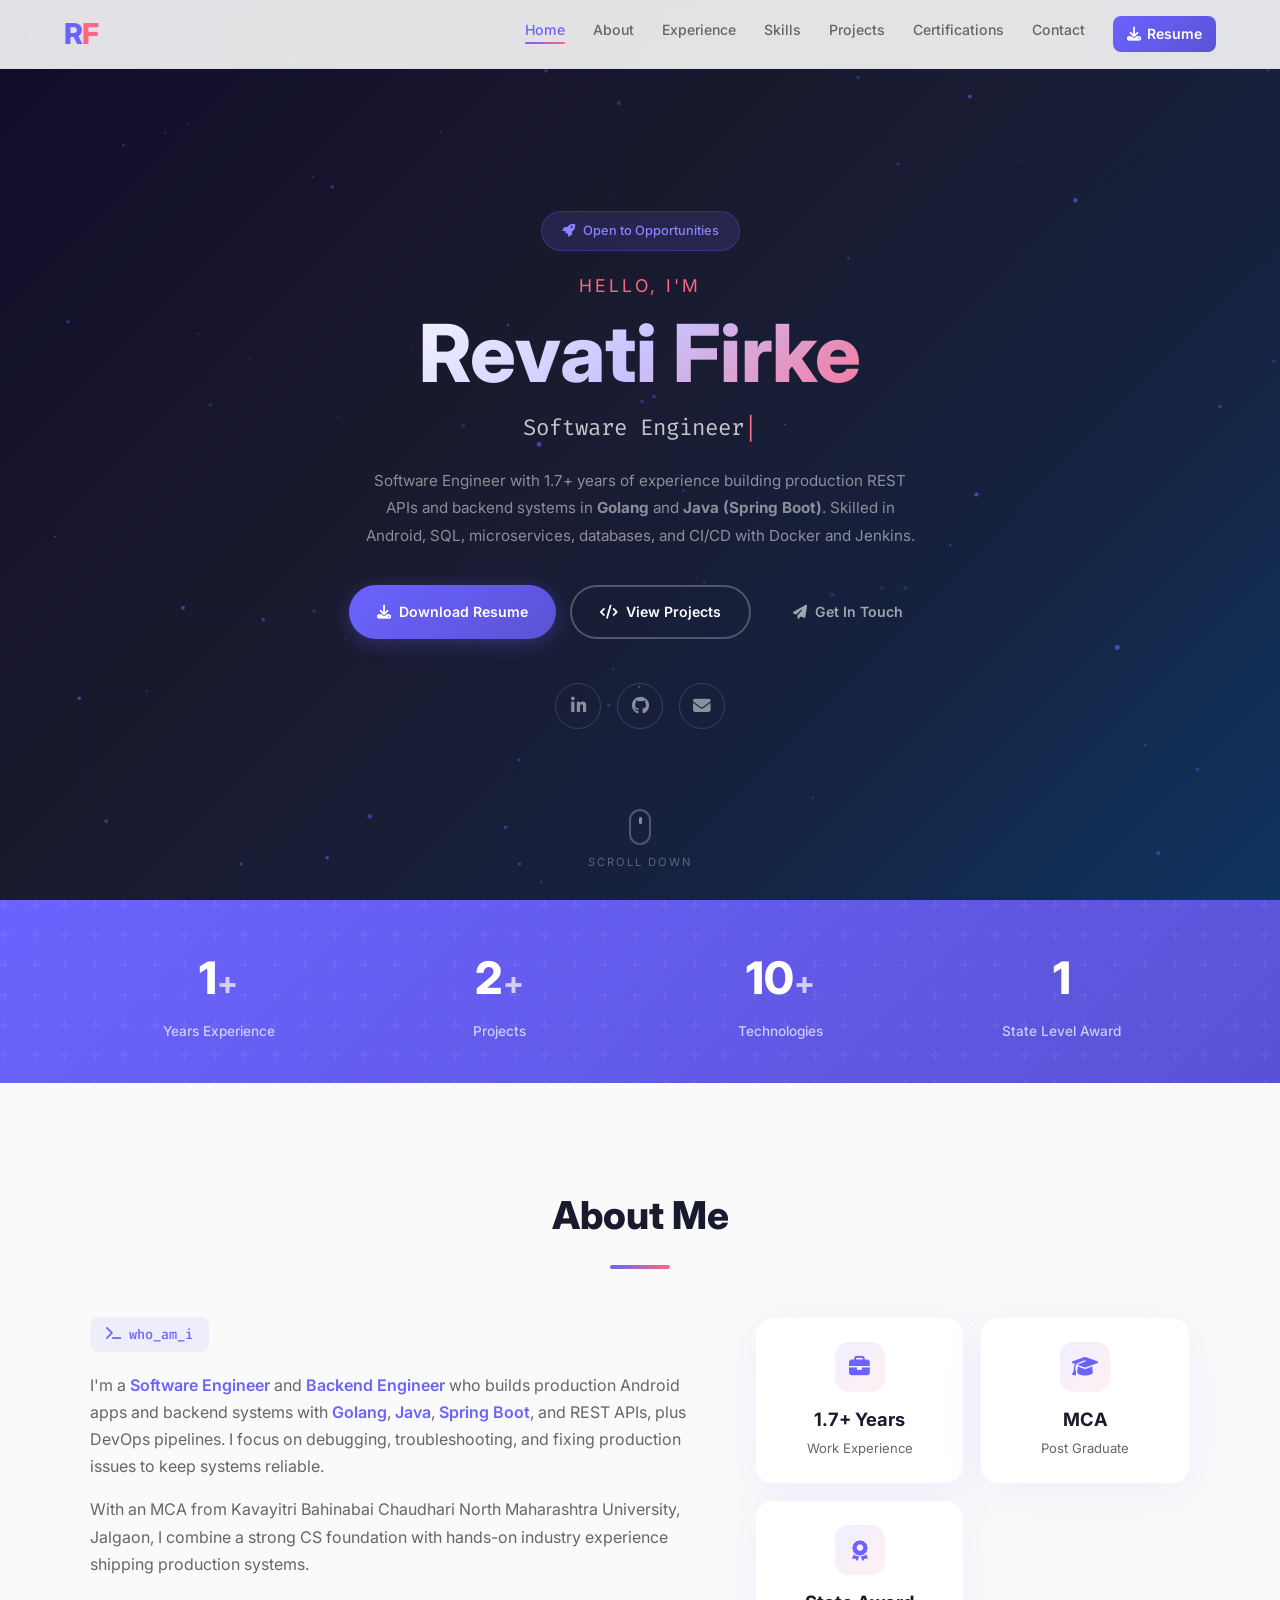
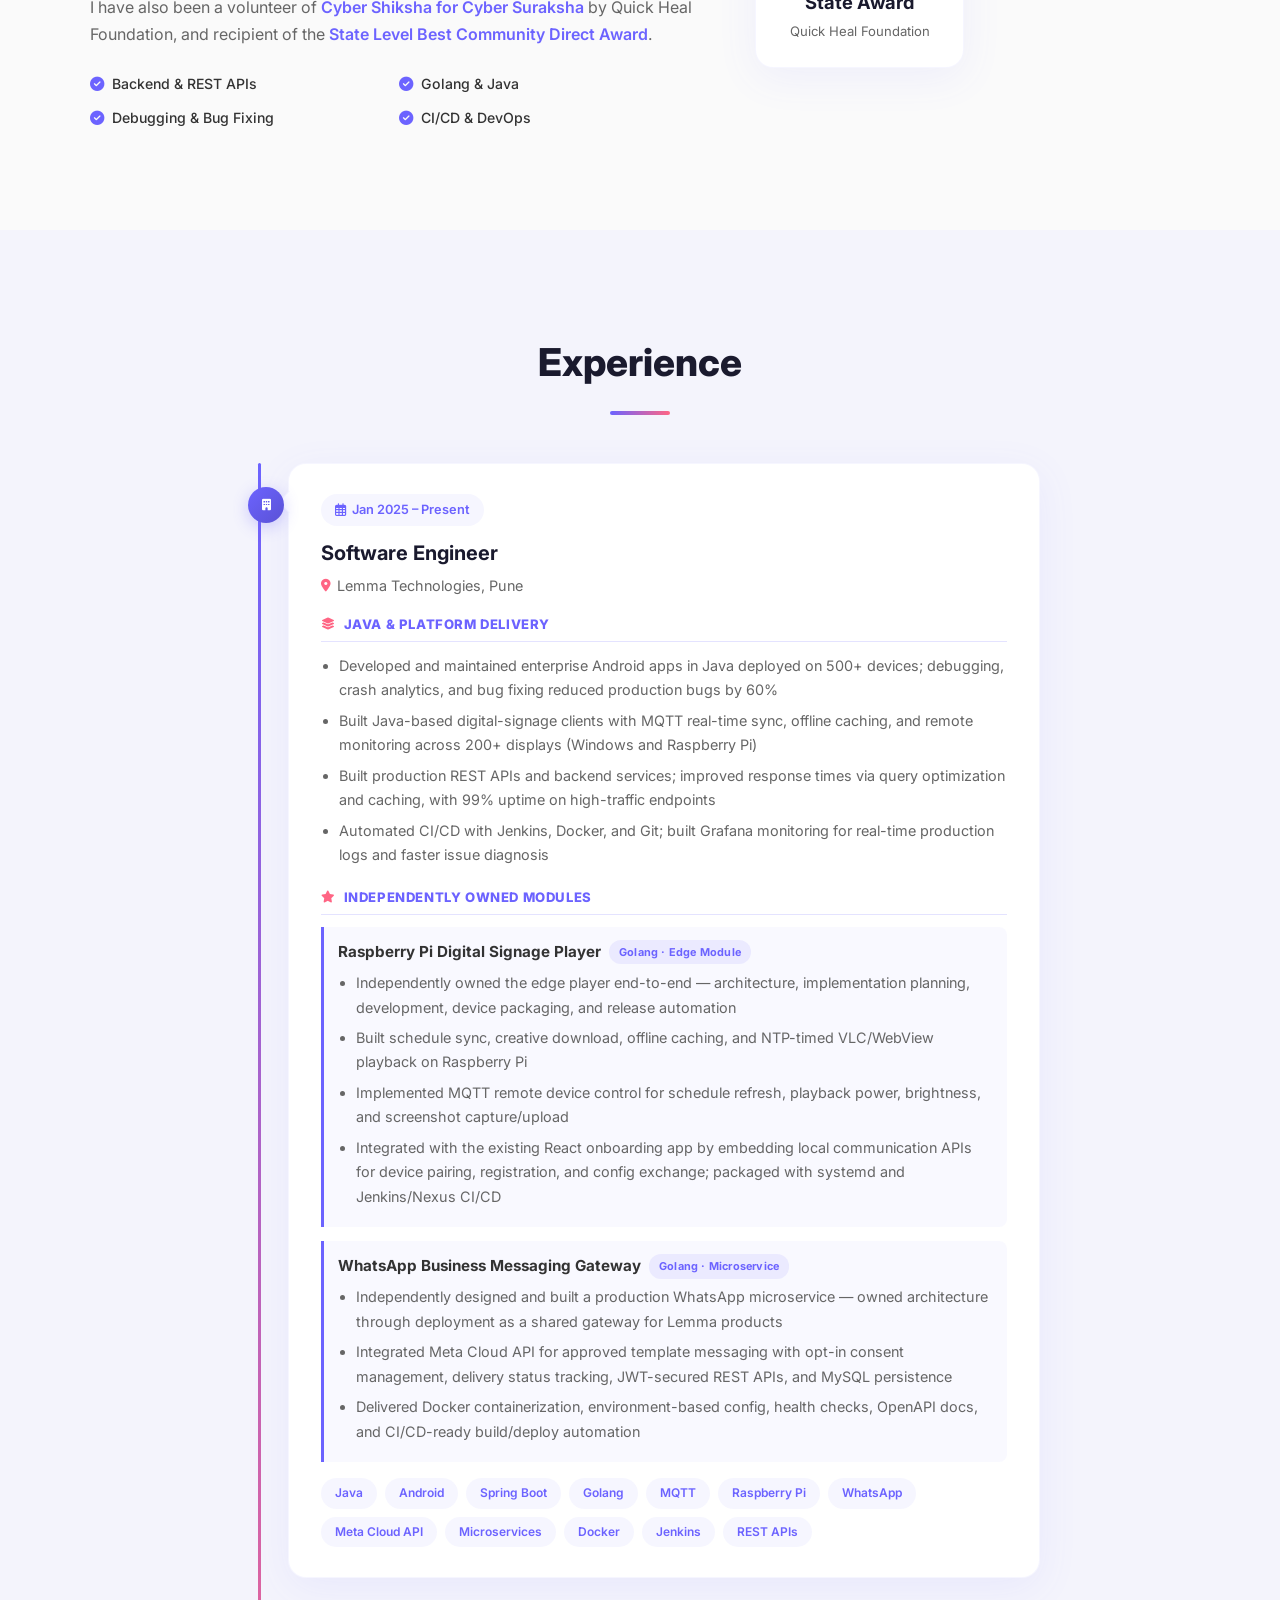
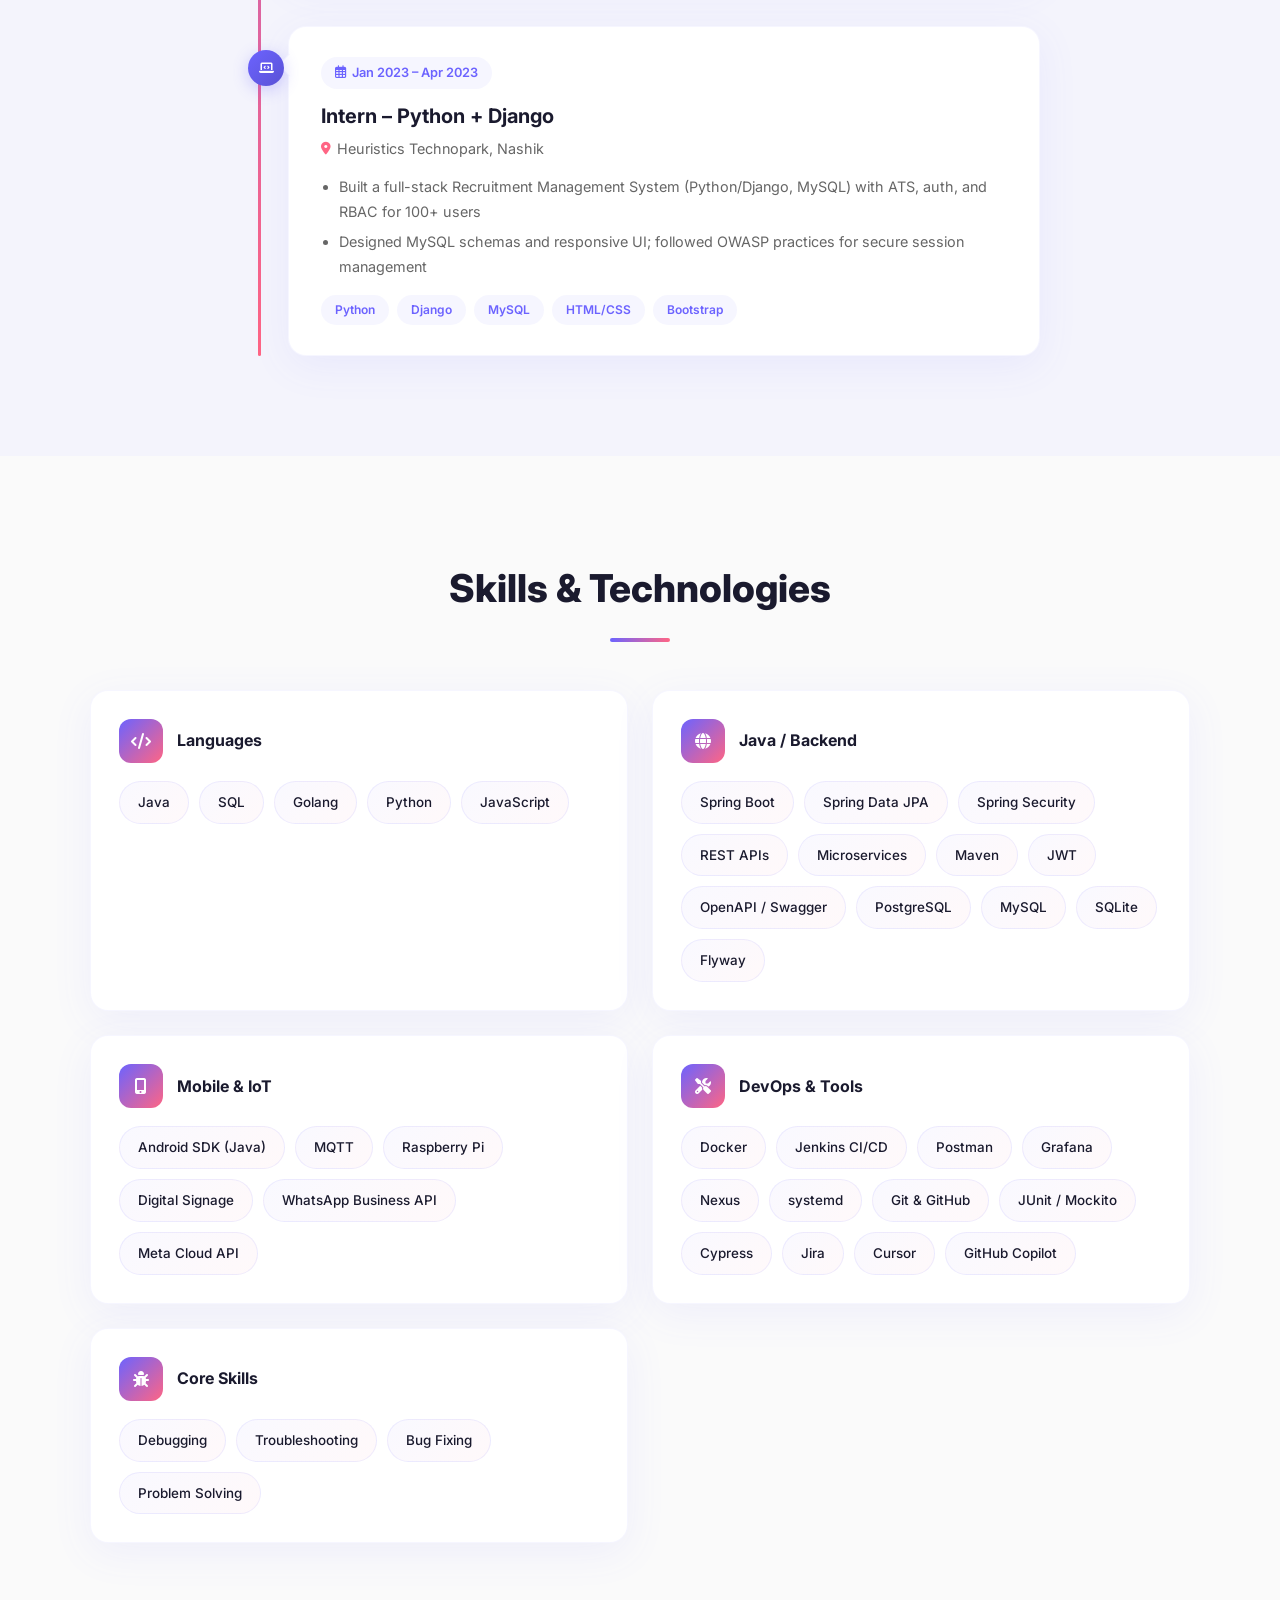
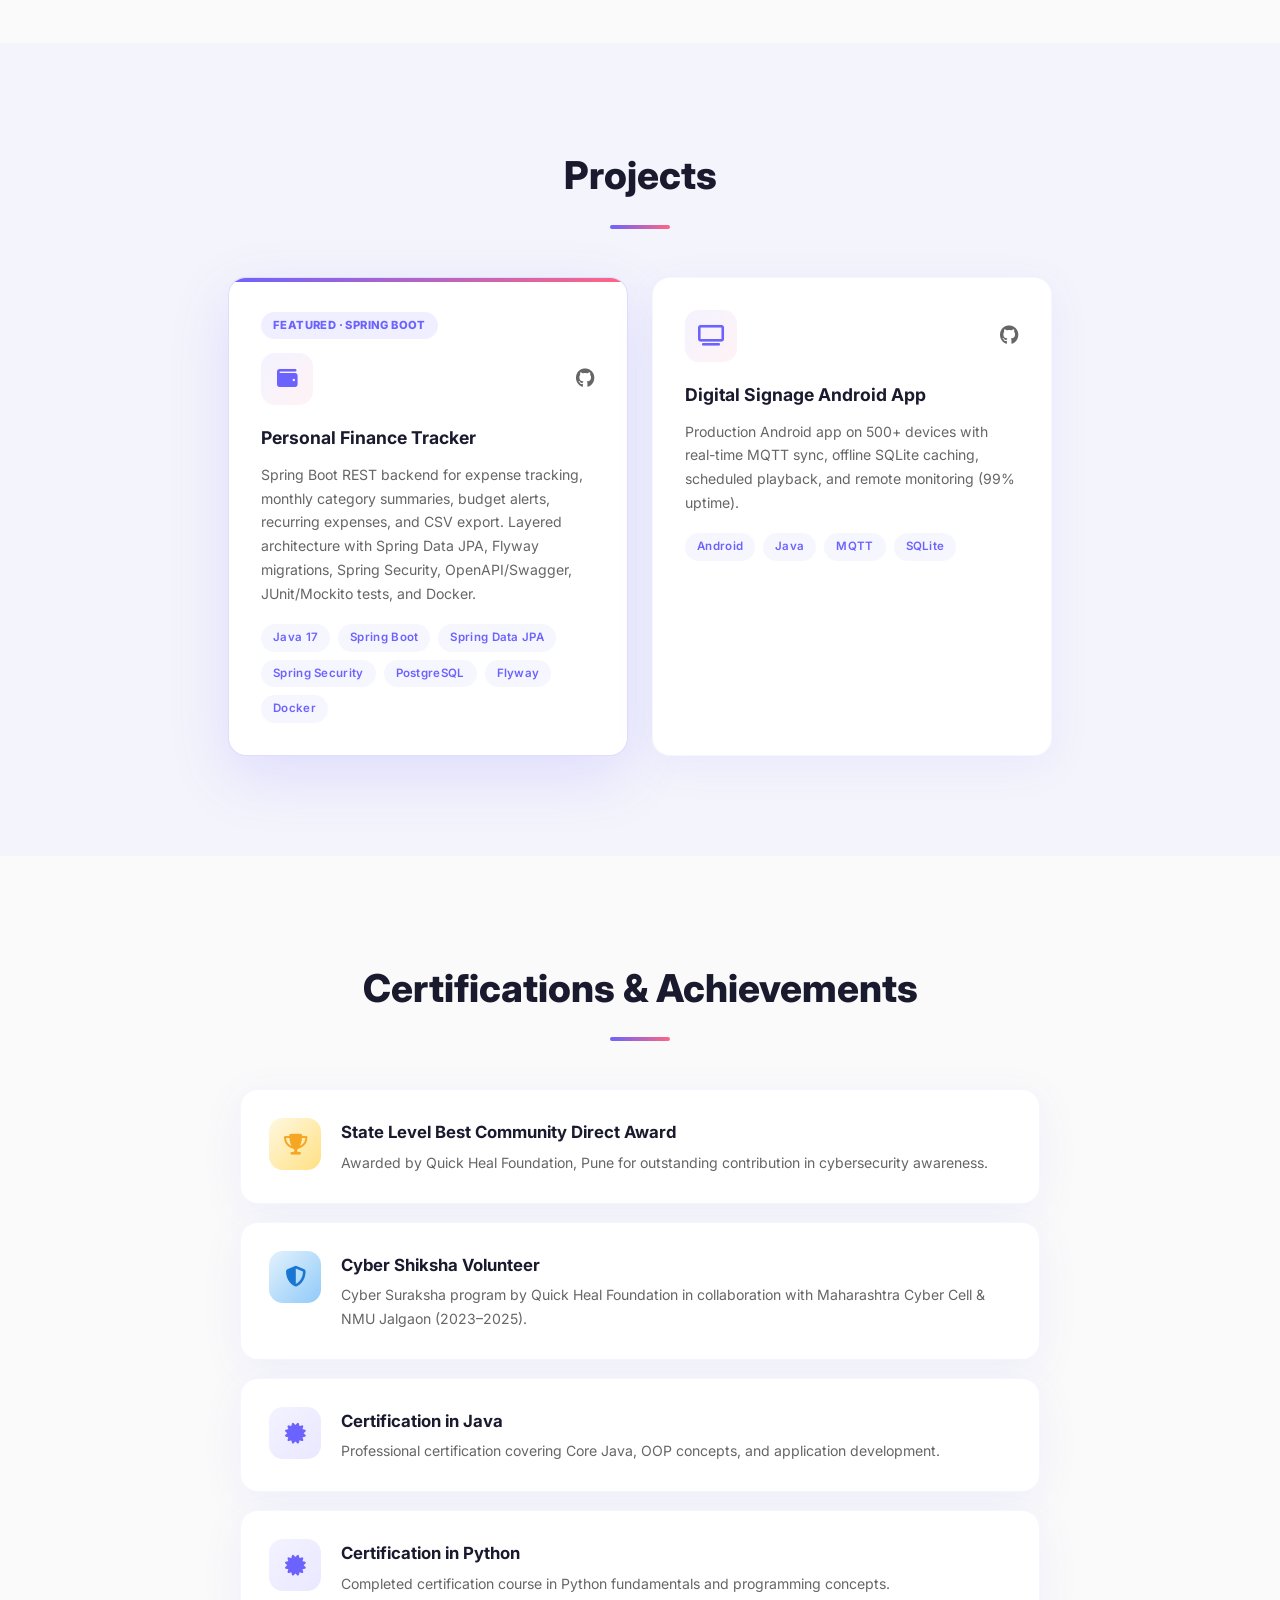
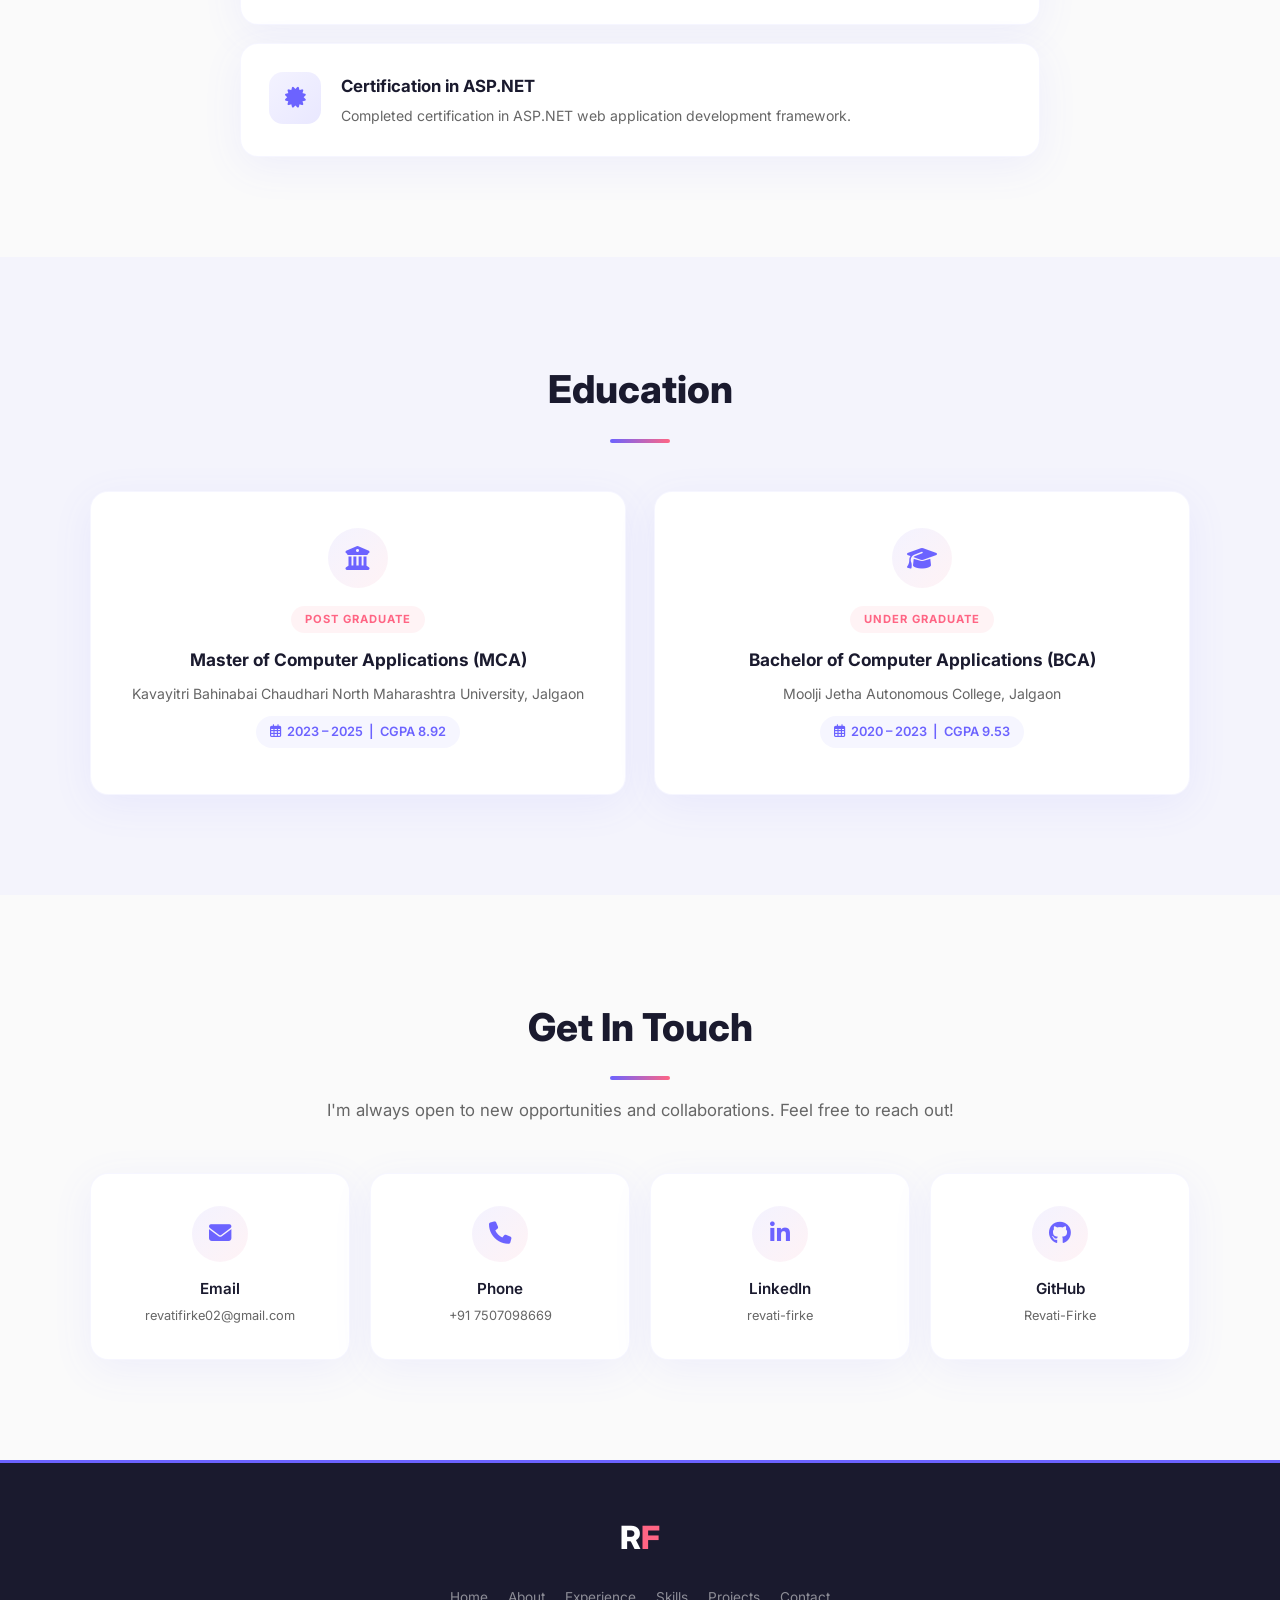
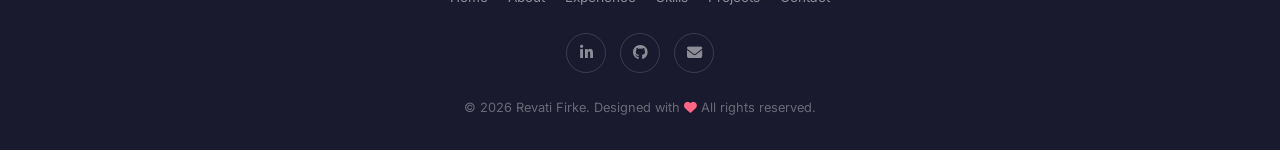
==== index.html @ 0ef26524 "Force browser cache refresh for updated portfolio scripts. Co-authored-by: Cursor <cursoragent@curso" ====
<!doctype html>
<html lang="en">
  <head>
    <meta charset="UTF-8" />
    <meta name="viewport" content="width=device-width, initial-scale=1.0" />
    <title>Revati Firke | Software Engineer | Backend Engineer</title>
    <link rel="preconnect" href="https://fonts.googleapis.com" />
    <link
      href="https://fonts.googleapis.com/css2?family=Inter:wght@300;400;500;600;700;800&family=Fira+Code:wght@400;500&display=swap"
      rel="stylesheet"
    />
    <link
      rel="stylesheet"
      href="https://cdnjs.cloudflare.com/ajax/libs/font-awesome/6.5.0/css/all.min.css"
    />
    <link rel="stylesheet" href="style.css?v=2" />
  </head>
  <body>
    <!-- Preloader -->
    <div id="preloader">
      <div class="loader">
        <span class="loader-text">RF</span>
        <div class="loader-ring"></div>
      </div>
    </div>

    <!-- Back to Top -->
    <button
      id="backToTop"
      onclick="window.scrollTo({ top: 0, behavior: 'smooth' })"
    >
      <i class="fas fa-arrow-up"></i>
    </button>

    <!-- Navigation -->
    <nav id="navbar">
      <div class="nav-container">
        <a href="#" class="logo">R<span>F</span></a>
        <ul class="nav-links">
          <li><a href="#home">Home</a></li>
          <li><a href="#about">About</a></li>
          <li><a href="#experience">Experience</a></li>
          <li><a href="#skills">Skills</a></li>
          <li><a href="#projects">Projects</a></li>
          <li><a href="#certifications">Certifications</a></li>
          <li><a href="#contact">Contact</a></li>
          <li>
            <a
              href="resume.html"
              class="nav-resume"
              target="_blank"
              rel="noopener"
              ><i class="fas fa-download"></i> Resume</a
            >
          </li>
        </ul>
        <div class="hamburger" onclick="toggleMenu()">
          <span></span><span></span><span></span>
        </div>
      </div>
    </nav>

    <!-- Hero Section -->
    <section id="home" class="hero">
      <canvas id="heroCanvas"></canvas>
      <div class="hero-content">
        <div class="hero-badge">
          <i class="fas fa-rocket"></i> Open to Opportunities
        </div>
        <p class="hero-greeting">Hello, I'm</p>
        <h1 class="hero-name">Revati Firke</h1>
        <h2 class="hero-title">
          <span id="typed-text"></span><span class="cursor">|</span>
        </h2>
        <p class="hero-desc">
          Software Engineer with 1.7+ years of experience building production
          REST APIs and backend systems in
          <strong>Golang</strong> and <strong>Java (Spring Boot)</strong>.
          Skilled in Android, SQL, microservices, databases, and CI/CD with
          Docker and Jenkins.
        </p>
        <div class="hero-btns">
          <a
            href="resume.html"
            class="btn btn-primary"
            target="_blank"
            rel="noopener"
            ><i class="fas fa-download"></i> Download Resume</a
          >
          <a href="#projects" class="btn btn-outline"
            ><i class="fas fa-code"></i> View Projects</a
          >
          <a href="#contact" class="btn btn-ghost"
            ><i class="fas fa-paper-plane"></i> Get In Touch</a
          >
        </div>
        <div class="hero-socials">
          <a
            href="https://linkedin.com/in/revati-firke-95b73b232"
            target="_blank"
            aria-label="LinkedIn"
            ><i class="fab fa-linkedin-in"></i
          ></a>
          <a
            href="https://github.com/Revati-Firke"
            target="_blank"
            aria-label="GitHub"
            ><i class="fab fa-github"></i
          ></a>
          <a href="mailto:revatifirke02@gmail.com" aria-label="Email"
            ><i class="fas fa-envelope"></i
          ></a>
        </div>
      </div>
      <div class="scroll-indicator">
        <div class="mouse"><div class="wheel"></div></div>
        <span>Scroll Down</span>
      </div>
    </section>

    <!-- Stats Banner -->
    <section class="stats-banner">
      <div class="container stats-grid">
        <div class="stat-item">
          <span class="stat-number" data-target="1">0</span
          ><span class="stat-plus">+</span>
          <p>Years Experience</p>
        </div>
        <div class="stat-item">
          <span class="stat-number" data-target="2">0</span
          ><span class="stat-plus">+</span>
          <p>Projects</p>
        </div>
        <div class="stat-item">
          <span class="stat-number" data-target="10">0</span
          ><span class="stat-plus">+</span>
          <p>Technologies</p>
        </div>
        <div class="stat-item">
          <span class="stat-number" data-target="1">0</span>
          <p>State Level Award</p>
        </div>
      </div>
    </section>

    <!-- About Section -->
    <section id="about" class="section">
      <div class="container">
        <h2 class="section-title">About Me</h2>
        <div class="about-grid">
          <div class="about-text">
            <div class="about-intro-badge">
              <i class="fas fa-terminal"></i> who_am_i
            </div>
            <p>
              I'm a <strong>Software Engineer</strong> and
              <strong>Backend Engineer</strong> who builds production Android
              apps and backend systems with <strong>Golang</strong>,
              <strong>Java</strong>, <strong>Spring Boot</strong>, and REST
              APIs, plus DevOps pipelines. I focus on debugging, troubleshooting,
              and fixing production issues to keep systems reliable.
            </p>
            <p>
              With an MCA from Kavayitri Bahinabai Chaudhari North Maharashtra
              University, Jalgaon, I combine a strong CS foundation with
              hands-on industry experience shipping production systems.
            </p>
            <p>
              I have also been a volunteer of
              <strong>Cyber Shiksha for Cyber Suraksha</strong> by Quick Heal
              Foundation, and recipient of the
              <strong>State Level Best Community Direct Award</strong>.
            </p>
            <div class="about-highlights">
              <div class="highlight">
                <i class="fas fa-check-circle"></i> Backend &amp; REST APIs
              </div>
              <div class="highlight">
                <i class="fas fa-check-circle"></i> Golang &amp; Java
              </div>
              <div class="highlight">
                <i class="fas fa-check-circle"></i> Debugging &amp; Bug Fixing
              </div>
              <div class="highlight">
                <i class="fas fa-check-circle"></i> CI/CD &amp; DevOps
              </div>
            </div>
          </div>
          <div class="about-cards">
            <div class="info-card">
              <div class="info-card-icon"><i class="fas fa-briefcase"></i></div>
              <h3>1.7+ Years</h3>
              <p>Work Experience</p>
            </div>
            <div class="info-card">
              <div class="info-card-icon">
                <i class="fas fa-graduation-cap"></i>
              </div>
              <h3>MCA</h3>
              <p>Post Graduate</p>
            </div>
            <div class="info-card">
              <div class="info-card-icon"><i class="fas fa-award"></i></div>
              <h3>State Award</h3>
              <p>Quick Heal Foundation</p>
            </div>
          </div>
        </div>
      </div>
    </section>

    <!-- Experience Section -->
    <section id="experience" class="section section-alt">
      <div class="container">
        <h2 class="section-title">Experience</h2>
        <div class="timeline">
          <div class="timeline-item">
            <div class="timeline-dot"><i class="fas fa-building"></i></div>
            <div class="timeline-content">
              <span class="timeline-date"
                ><i class="far fa-calendar-alt"></i> Jan 2025 – Present</span
              >
              <h3>Software Engineer</h3>
              <h4>
                <i class="fas fa-map-marker-alt"></i> Lemma Technologies, Pune
              </h4>
              <div class="exp-subsection">
                <h5 class="exp-subsection-title">
                  <i class="fas fa-layer-group"></i> Java &amp; Platform
                  Delivery
                </h5>
                <ul>
                  <li>
                    Developed and maintained enterprise Android apps in Java
                    deployed on 500+ devices; debugging, crash analytics, and
                    bug fixing reduced production bugs by 60%
                  </li>
                  <li>
                    Built Java-based digital-signage clients with MQTT real-time
                    sync, offline caching, and remote monitoring across 200+
                    displays (Windows and Raspberry Pi)
                  </li>
                  <li>
                    Built production REST APIs and backend services; improved
                    response times via query optimization and caching, with 99%
                    uptime on high-traffic endpoints
                  </li>
                  <li>
                    Automated CI/CD with Jenkins, Docker, and Git; built Grafana
                    monitoring for real-time production logs and faster issue
                    diagnosis
                  </li>
                </ul>
              </div>

              <div class="exp-subsection">
                <h5 class="exp-subsection-title">
                  <i class="fas fa-star"></i> Independently Owned Modules
                </h5>

                <div class="exp-module">
                  <h6 class="exp-module-title">
                    Raspberry Pi Digital Signage Player
                    <span class="exp-module-badge">Golang · Edge Module</span>
                  </h6>
                  <ul>
                    <li>
                      Independently owned the edge player end-to-end —
                      architecture, implementation planning, development, device
                      packaging, and release automation
                    </li>
                    <li>
                      Built schedule sync, creative download, offline caching,
                      and NTP-timed VLC/WebView playback on Raspberry Pi
                    </li>
                    <li>
                      Implemented MQTT remote device control for schedule
                      refresh, playback power, brightness, and screenshot
                      capture/upload
                    </li>
                    <li>
                      Integrated with the existing React onboarding app by
                      embedding local communication APIs for device pairing,
                      registration, and config exchange; packaged with systemd
                      and Jenkins/Nexus CI/CD
                    </li>
                  </ul>
                </div>

                <div class="exp-module">
                  <h6 class="exp-module-title">
                    WhatsApp Business Messaging Gateway
                    <span class="exp-module-badge">Golang · Microservice</span>
                  </h6>
                  <ul>
                    <li>
                      Independently designed and built a production WhatsApp
                      microservice — owned architecture through deployment as a
                      shared gateway for Lemma products
                    </li>
                    <li>
                      Integrated Meta Cloud API for approved template messaging
                      with opt-in consent management, delivery status tracking,
                      JWT-secured REST APIs, and MySQL persistence
                    </li>
                    <li>
                      Delivered Docker containerization, environment-based
                      config, health checks, OpenAPI docs, and CI/CD-ready
                      build/deploy automation
                    </li>
                  </ul>
                </div>
              </div>
              <div class="tags">
                <span>Java</span><span>Android</span><span>Spring Boot</span
                ><span>Golang</span><span>MQTT</span><span>Raspberry Pi</span
                ><span>WhatsApp</span><span>Meta Cloud API</span
                ><span>Microservices</span><span>Docker</span
                ><span>Jenkins</span><span>REST APIs</span>
              </div>
            </div>
          </div>
          <div class="timeline-item">
            <div class="timeline-dot"><i class="fas fa-laptop-code"></i></div>
            <div class="timeline-content">
              <span class="timeline-date"
                ><i class="far fa-calendar-alt"></i> Jan 2023 – Apr 2023</span
              >
              <h3>Intern – Python + Django</h3>
              <h4>
                <i class="fas fa-map-marker-alt"></i> Heuristics Technopark,
                Nashik
              </h4>
              <ul>
                <li>
                  Built a full-stack Recruitment Management System
                  (Python/Django, MySQL) with ATS, auth, and RBAC for 100+ users
                </li>
                <li>
                  Designed MySQL schemas and responsive UI; followed OWASP
                  practices for secure session management
                </li>
              </ul>
              <div class="tags">
                <span>Python</span><span>Django</span><span>MySQL</span
                ><span>HTML/CSS</span><span>Bootstrap</span>
              </div>
            </div>
          </div>
        </div>
      </div>
    </section>

    <!-- Skills Section -->
    <section id="skills" class="section">
      <div class="container">
        <h2 class="section-title">Skills & Technologies</h2>
        <div class="skills-grid">
          <div class="skill-category">
            <div class="skill-category-header">
              <div class="skill-icon-wrap"><i class="fas fa-code"></i></div>
              <h3>Languages</h3>
            </div>
            <div class="skill-items">
              <div class="skill-chip">Java</div>
              <div class="skill-chip">SQL</div>
              <div class="skill-chip">Golang</div>
              <div class="skill-chip">Python</div>
              <div class="skill-chip">JavaScript</div>
            </div>
          </div>
          <div class="skill-category">
            <div class="skill-category-header">
              <div class="skill-icon-wrap"><i class="fas fa-globe"></i></div>
              <h3>Java / Backend</h3>
            </div>
            <div class="skill-items">
              <div class="skill-chip">Spring Boot</div>
              <div class="skill-chip">Spring Data JPA</div>
              <div class="skill-chip">Spring Security</div>
              <div class="skill-chip">REST APIs</div>
              <div class="skill-chip">Microservices</div>
              <div class="skill-chip">Maven</div>
              <div class="skill-chip">JWT</div>
              <div class="skill-chip">OpenAPI / Swagger</div>
              <div class="skill-chip">PostgreSQL</div>
              <div class="skill-chip">MySQL</div>
              <div class="skill-chip">SQLite</div>
              <div class="skill-chip">Flyway</div>
            </div>
          </div>
          <div class="skill-category">
            <div class="skill-category-header">
              <div class="skill-icon-wrap">
                <i class="fas fa-mobile-alt"></i>
              </div>
              <h3>Mobile &amp; IoT</h3>
            </div>
            <div class="skill-items">
              <div class="skill-chip">Android SDK (Java)</div>
              <div class="skill-chip">MQTT</div>
              <div class="skill-chip">Raspberry Pi</div>
              <div class="skill-chip">Digital Signage</div>
              <div class="skill-chip">WhatsApp Business API</div>
              <div class="skill-chip">Meta Cloud API</div>
            </div>
          </div>
          <div class="skill-category">
            <div class="skill-category-header">
              <div class="skill-icon-wrap"><i class="fas fa-tools"></i></div>
              <h3>DevOps &amp; Tools</h3>
            </div>
            <div class="skill-items">
              <div class="skill-chip">Docker</div>
              <div class="skill-chip">Jenkins CI/CD</div>
              <div class="skill-chip">Postman</div>
              <div class="skill-chip">Grafana</div>
              <div class="skill-chip">Nexus</div>
              <div class="skill-chip">systemd</div>
              <div class="skill-chip">Git &amp; GitHub</div>
              <div class="skill-chip">JUnit / Mockito</div>
              <div class="skill-chip">Cypress</div>
              <div class="skill-chip">Jira</div>
              <div class="skill-chip">Cursor</div>
              <div class="skill-chip">GitHub Copilot</div>
            </div>
          </div>
          <div class="skill-category">
            <div class="skill-category-header">
              <div class="skill-icon-wrap"><i class="fas fa-bug"></i></div>
              <h3>Core Skills</h3>
            </div>
            <div class="skill-items">
              <div class="skill-chip">Debugging</div>
              <div class="skill-chip">Troubleshooting</div>
              <div class="skill-chip">Bug Fixing</div>
              <div class="skill-chip">Problem Solving</div>
            </div>
          </div>
        </div>
      </div>
    </section>

    <!-- Projects Section -->
    <section id="projects" class="section section-alt">
      <div class="container">
        <h2 class="section-title">Projects</h2>
        <div class="projects-grid">
          <div class="project-card featured">
            <div class="project-badge">Featured · Spring Boot</div>
            <div class="project-card-header">
              <div class="project-icon"><i class="fas fa-wallet"></i></div>
              <div class="project-links">
                <a
                  href="https://github.com/Revati-Firke/Expense-Tracker"
                  target="_blank"
                  rel="noopener"
                  aria-label="Expense Tracker on GitHub"
                  ><i class="fab fa-github"></i
                ></a>
              </div>
            </div>
            <h3>Personal Finance Tracker</h3>
            <p>
              Spring Boot REST backend for expense tracking, monthly category
              summaries, budget alerts, recurring expenses, and CSV export.
              Layered architecture with Spring Data JPA, Flyway migrations,
              Spring Security, OpenAPI/Swagger, JUnit/Mockito tests, and Docker.
            </p>
            <div class="project-tech">
              <span>Java 17</span><span>Spring Boot</span
              ><span>Spring Data JPA</span><span>Spring Security</span
              ><span>PostgreSQL</span><span>Flyway</span><span>Docker</span>
            </div>
          </div>
          <div class="project-card">
            <div class="project-card-header">
              <div class="project-icon"><i class="fas fa-tv"></i></div>
              <div class="project-links">
                <a
                  href="https://github.com/Revati-Firke"
                  target="_blank"
                  rel="noopener"
                  aria-label="GitHub"
                  ><i class="fab fa-github"></i
                ></a>
              </div>
            </div>
            <h3>Digital Signage Android App</h3>
            <p>
              Production Android app on 500+ devices with real-time MQTT sync,
              offline SQLite caching, scheduled playback, and remote monitoring
              (99% uptime).
            </p>
            <div class="project-tech">
              <span>Android</span><span>Java</span><span>MQTT</span
              ><span>SQLite</span>
            </div>
          </div>
        </div>
      </div>
    </section>

    <!-- Certifications & Achievements -->
    <section id="certifications" class="section">
      <div class="container">
        <h2 class="section-title">Certifications & Achievements</h2>
        <div class="cert-grid">
          <div class="cert-card gold">
            <div class="cert-icon"><i class="fas fa-trophy"></i></div>
            <div class="cert-body">
              <h3>State Level Best Community Direct Award</h3>
              <p>
                Awarded by Quick Heal Foundation, Pune for outstanding
                contribution in cybersecurity awareness.
              </p>
            </div>
          </div>
          <div class="cert-card blue">
            <div class="cert-icon"><i class="fas fa-shield-alt"></i></div>
            <div class="cert-body">
              <h3>Cyber Shiksha Volunteer</h3>
              <p>
                Cyber Suraksha program by Quick Heal Foundation in collaboration
                with Maharashtra Cyber Cell & NMU Jalgaon (2023–2025).
              </p>
            </div>
          </div>
          <div class="cert-card purple">
            <div class="cert-icon"><i class="fas fa-certificate"></i></div>
            <div class="cert-body">
              <h3>Certification in Java</h3>
              <p>
                Professional certification covering Core Java, OOP concepts, and
                application development.
              </p>
            </div>
          </div>
          <div class="cert-card purple">
            <div class="cert-icon"><i class="fas fa-certificate"></i></div>
            <div class="cert-body">
              <h3>Certification in Python</h3>
              <p>
                Completed certification course in Python fundamentals and
                programming concepts.
              </p>
            </div>
          </div>
          <div class="cert-card purple">
            <div class="cert-icon"><i class="fas fa-certificate"></i></div>
            <div class="cert-body">
              <h3>Certification in ASP.NET</h3>
              <p>
                Completed certification in ASP.NET web application development
                framework.
              </p>
            </div>
          </div>
        </div>
      </div>
    </section>

    <!-- Education Section -->
    <section id="education" class="section section-alt">
      <div class="container">
        <h2 class="section-title">Education</h2>
        <div class="edu-grid">
          <div class="edu-card">
            <div class="edu-icon-wrap"><i class="fas fa-university"></i></div>
            <div class="edu-badge">Post Graduate</div>
            <h3>Master of Computer Applications (MCA)</h3>
            <p>
              Kavayitri Bahinabai Chaudhari North Maharashtra University,
              Jalgaon
            </p>
            <span class="timeline-date"
              ><i class="far fa-calendar-alt"></i> 2023 – 2025 &nbsp;|&nbsp;
              CGPA 8.92</span
            >
          </div>
          <div class="edu-card">
            <div class="edu-icon-wrap">
              <i class="fas fa-graduation-cap"></i>
            </div>
            <div class="edu-badge">Under Graduate</div>
            <h3>Bachelor of Computer Applications (BCA)</h3>
            <p>Moolji Jetha Autonomous College, Jalgaon</p>
            <span class="timeline-date"
              ><i class="far fa-calendar-alt"></i> 2020 – 2023 &nbsp;|&nbsp;
              CGPA 9.53</span
            >
          </div>
        </div>
      </div>
    </section>

    <!-- Contact Section -->
    <section id="contact" class="section">
      <div class="container">
        <h2 class="section-title">Get In Touch</h2>
        <p class="contact-subtitle">
          I'm always open to new opportunities and collaborations. Feel free to
          reach out!
        </p>
        <div class="contact-grid">
          <a href="mailto:revatifirke02@gmail.com" class="contact-card">
            <div class="contact-icon-wrap"><i class="fas fa-envelope"></i></div>
            <h3>Email</h3>
            <p>revatifirke02@gmail.com</p>
          </a>
          <a href="tel:+917507098669" class="contact-card">
            <div class="contact-icon-wrap"><i class="fas fa-phone"></i></div>
            <h3>Phone</h3>
            <p>+91 7507098669</p>
          </a>
          <a
            href="https://linkedin.com/in/revati-firke-95b73b232"
            target="_blank"
            class="contact-card"
          >
            <div class="contact-icon-wrap">
              <i class="fab fa-linkedin-in"></i>
            </div>
            <h3>LinkedIn</h3>
            <p>revati-firke</p>
          </a>
          <a
            href="https://github.com/Revati-Firke"
            target="_blank"
            class="contact-card"
          >
            <div class="contact-icon-wrap"><i class="fab fa-github"></i></div>
            <h3>GitHub</h3>
            <p>Revati-Firke</p>
          </a>
        </div>
      </div>
    </section>

    <!-- Footer -->
    <footer>
      <div class="footer-content">
        <div class="footer-logo">R<span>F</span></div>
        <div class="footer-links">
          <a href="#home">Home</a><a href="#about">About</a
          ><a href="#experience">Experience</a> <a href="#skills">Skills</a
          ><a href="#projects">Projects</a><a href="#contact">Contact</a>
        </div>
        <div class="footer-socials">
          <a
            href="https://linkedin.com/in/revati-firke-95b73b232"
            target="_blank"
            ><i class="fab fa-linkedin-in"></i
          ></a>
          <a href="https://github.com/Revati-Firke" target="_blank"
            ><i class="fab fa-github"></i
          ></a>
          <a href="mailto:revatifirke02@gmail.com"
            ><i class="fas fa-envelope"></i
          ></a>
        </div>
        <p class="footer-copy">
          &copy; 2026 Revati Firke. Designed with
          <i class="fas fa-heart" style="color: var(--accent)"></i> All rights
          reserved.
        </p>
      </div>
    </footer>

    <script src="script.js?v=2"></script>
  </body>
</html>
---- style.css ----
/* ===== Reset & Base ===== */
*,
*::before,
*::after {
  margin: 0;
  padding: 0;
  box-sizing: border-box;
}
html {
  scroll-behavior: smooth;
  scroll-padding-top: 70px;
}
body {
  font-family: "Inter", sans-serif;
  color: #1a1a2e;
  background: #fafafa;
  line-height: 1.7;
  overflow-x: hidden;
}
a {
  text-decoration: none;
  color: inherit;
}
ul {
  list-style: none;
}
img {
  max-width: 100%;
}

/* ===== Variables ===== */
:root {
  --primary: #6c63ff;
  --primary-dark: #5a52d5;
  --primary-light: #8b83ff;
  --accent: #ff6584;
  --accent-gold: #f5a623;
  --bg-dark: #1a1a2e;
  --bg-section: #f4f4fc;
  --text: #333;
  --text-light: #666;
  --white: #fff;
  --shadow: 0 10px 40px rgba(108, 99, 255, 0.08);
  --shadow-hover: 0 20px 60px rgba(108, 99, 255, 0.16);
  --radius: 18px;
  --radius-sm: 12px;
  --transition: 0.35s cubic-bezier(0.4, 0, 0.2, 1);
}

/* ===== Preloader ===== */
#preloader {
  position: fixed;
  inset: 0;
  z-index: 9999;
  background: var(--bg-dark);
  display: flex;
  align-items: center;
  justify-content: center;
  transition: opacity 0.5s ease;
}
#preloader.hidden {
  opacity: 0;
  pointer-events: none;
}
.loader {
  position: relative;
  width: 80px;
  height: 80px;
  display: flex;
  align-items: center;
  justify-content: center;
}
.loader-text {
  font-family: "Inter", sans-serif;
  font-size: 1.5rem;
  font-weight: 800;
  color: var(--white);
  z-index: 1;
}
.loader-ring {
  position: absolute;
  inset: 0;
  border: 3px solid transparent;
  border-top-color: var(--primary);
  border-right-color: var(--accent);
  border-radius: 50%;
  animation: spin 1s linear infinite;
}
@keyframes spin {
  to {
    transform: rotate(360deg);
  }
}

/* ===== Back to Top ===== */
#backToTop {
  position: fixed;
  bottom: 32px;
  right: 32px;
  z-index: 999;
  width: 48px;
  height: 48px;
  border-radius: 50%;
  background: linear-gradient(135deg, var(--primary), var(--accent));
  color: var(--white);
  border: none;
  cursor: pointer;
  font-size: 1.1rem;
  box-shadow: 0 6px 24px rgba(108, 99, 255, 0.3);
  opacity: 0;
  transform: translateY(20px);
  transition: var(--transition);
}
#backToTop.show {
  opacity: 1;
  transform: translateY(0);
}
#backToTop:hover {
  transform: translateY(-4px) scale(1.1);
}

/* ===== Navbar ===== */
#navbar {
  position: fixed;
  top: 0;
  left: 0;
  width: 100%;
  z-index: 1000;
  background: rgba(255, 255, 255, 0.88);
  backdrop-filter: blur(20px);
  border-bottom: 1px solid rgba(108, 99, 255, 0.06);
  transition: var(--transition);
}
#navbar.scrolled {
  box-shadow: 0 4px 30px rgba(0, 0, 0, 0.06);
}
.nav-container {
  max-width: 1200px;
  margin: 0 auto;
  padding: 0 24px;
  display: flex;
  align-items: center;
  justify-content: space-between;
  height: 68px;
}
.logo {
  font-size: 1.8rem;
  font-weight: 800;
  color: var(--primary);
  letter-spacing: -1px;
}
.logo span {
  color: var(--accent);
}
.nav-links {
  display: flex;
  gap: 28px;
}
.nav-links a {
  font-size: 0.88rem;
  font-weight: 500;
  color: var(--text-light);
  transition: var(--transition);
  position: relative;
  padding: 4px 0;
}
.nav-links a:hover,
.nav-links a.active {
  color: var(--primary);
}
.nav-links a::after {
  content: "";
  position: absolute;
  bottom: -2px;
  left: 50%;
  width: 0;
  height: 2.5px;
  background: linear-gradient(90deg, var(--primary), var(--accent));
  border-radius: 2px;
  transition: var(--transition);
  transform: translateX(-50%);
}
.nav-links a:hover::after,
.nav-links a.active::after {
  width: 100%;
}
.nav-links a.nav-resume {
  display: inline-flex;
  align-items: center;
  gap: 6px;
  padding: 6px 14px;
  border-radius: 8px;
  background: linear-gradient(135deg, var(--primary), var(--primary-dark));
  color: #fff;
  font-weight: 600;
}
.nav-links a.nav-resume::after {
  display: none;
}
.nav-links a.nav-resume:hover {
  color: #fff;
  transform: translateY(-1px);
  box-shadow: 0 4px 16px rgba(108, 99, 255, 0.4);
}
.hamburger {
  display: none;
  flex-direction: column;
  gap: 5px;
  cursor: pointer;
  padding: 4px;
}
.hamburger span {
  width: 25px;
  height: 2.5px;
  background: var(--text);
  border-radius: 2px;
  transition: var(--transition);
}

/* ===== Hero ===== */
.hero {
  min-height: 100vh;
  display: flex;
  align-items: center;
  justify-content: center;
  text-align: center;
  position: relative;
  overflow: hidden;
  background: linear-gradient(
    135deg,
    #0f0c29 0%,
    #1a1a2e 40%,
    #16213e 70%,
    #0f3460 100%
  );
  color: var(--white);
  padding: 100px 24px 60px;
}
#heroCanvas {
  position: absolute;
  inset: 0;
  z-index: 0;
}
.hero-content {
  position: relative;
  z-index: 1;
  max-width: 700px;
}
.hero-badge {
  display: inline-flex;
  align-items: center;
  gap: 8px;
  background: rgba(108, 99, 255, 0.15);
  border: 1px solid rgba(108, 99, 255, 0.25);
  padding: 8px 20px;
  border-radius: 50px;
  font-size: 0.8rem;
  font-weight: 500;
  color: var(--primary-light);
  margin-bottom: 20px;
  animation: pulse-badge 2s ease-in-out infinite;
}
@keyframes pulse-badge {
  0%,
  100% {
    box-shadow: 0 0 0 0 rgba(108, 99, 255, 0.2);
  }
  50% {
    box-shadow: 0 0 0 10px rgba(108, 99, 255, 0);
  }
}
.hero-greeting {
  font-size: 1.1rem;
  font-weight: 400;
  color: var(--accent);
  margin-bottom: 8px;
  letter-spacing: 3px;
  text-transform: uppercase;
}
.hero-name {
  font-size: clamp(2.8rem, 7vw, 5rem);
  font-weight: 800;
  margin-bottom: 12px;
  background: linear-gradient(135deg, #fff 0%, #c7c4ff 50%, #ff6584 100%);
  background-clip: text;
  -webkit-background-clip: text;
  -webkit-text-fill-color: transparent;
  line-height: 1.1;
}
.hero-title {
  font-size: clamp(1rem, 2.5vw, 1.4rem);
  font-weight: 400;
  color: rgba(255, 255, 255, 0.75);
  margin-bottom: 20px;
  font-family: "Fira Code", monospace;
  min-height: 1.6em;
}
.cursor {
  animation: blink 0.8s step-end infinite;
  color: var(--accent);
}
@keyframes blink {
  0%,
  100% {
    opacity: 1;
  }
  50% {
    opacity: 0;
  }
}
.hero-desc {
  max-width: 560px;
  margin: 0 auto 36px;
  color: rgba(255, 255, 255, 0.5);
  font-size: 0.95rem;
  line-height: 1.8;
}
.hero-btns {
  display: flex;
  gap: 14px;
  justify-content: center;
  flex-wrap: wrap;
  margin-bottom: 44px;
}
.btn {
  display: inline-flex;
  align-items: center;
  gap: 8px;
  padding: 13px 28px;
  border-radius: 50px;
  font-weight: 600;
  font-size: 0.88rem;
  transition: var(--transition);
  cursor: pointer;
  border: none;
}
.btn-primary {
  background: linear-gradient(135deg, var(--primary), var(--primary-dark));
  color: #fff;
  box-shadow: 0 4px 20px rgba(108, 99, 255, 0.3);
}
.btn-primary:hover {
  transform: translateY(-3px);
  box-shadow: 0 8px 35px rgba(108, 99, 255, 0.45);
}
.btn-outline {
  border: 2px solid rgba(255, 255, 255, 0.25);
  color: #fff;
  background: transparent;
}
.btn-outline:hover {
  border-color: var(--accent);
  color: var(--accent);
  transform: translateY(-3px);
}
.btn-ghost {
  color: rgba(255, 255, 255, 0.6);
  background: transparent;
}
.btn-ghost:hover {
  color: #fff;
  transform: translateY(-3px);
}
.hero-socials {
  display: flex;
  gap: 16px;
  justify-content: center;
}
.hero-socials a {
  width: 46px;
  height: 46px;
  border-radius: 50%;
  border: 1.5px solid rgba(255, 255, 255, 0.15);
  display: flex;
  align-items: center;
  justify-content: center;
  font-size: 1.1rem;
  transition: var(--transition);
  color: rgba(255, 255, 255, 0.5);
}
.hero-socials a:hover {
  background: var(--primary);
  border-color: var(--primary);
  color: #fff;
  transform: translateY(-4px) scale(1.1);
}
.scroll-indicator {
  position: absolute;
  bottom: 28px;
  left: 50%;
  transform: translateX(-50%);
  display: flex;
  flex-direction: column;
  align-items: center;
  gap: 8px;
}
.scroll-indicator span {
  font-size: 0.7rem;
  color: rgba(255, 255, 255, 0.3);
  letter-spacing: 2px;
  text-transform: uppercase;
}
.mouse {
  width: 22px;
  height: 36px;
  border: 2px solid rgba(255, 255, 255, 0.25);
  border-radius: 11px;
  display: flex;
  justify-content: center;
  padding-top: 6px;
}
.wheel {
  width: 3px;
  height: 7px;
  background: rgba(255, 255, 255, 0.5);
  border-radius: 2px;
  animation: scroll-anim 1.5s ease-in-out infinite;
}
@keyframes scroll-anim {
  0% {
    opacity: 1;
    transform: translateY(0);
  }
  100% {
    opacity: 0;
    transform: translateY(10px);
  }
}

/* ===== Stats Banner ===== */
.stats-banner {
  background: linear-gradient(
    135deg,
    var(--primary) 0%,
    var(--primary-dark) 100%
  );
  padding: 40px 24px;
  position: relative;
  overflow: hidden;
}
.stats-banner::before {
  content: "";
  position: absolute;
  inset: 0;
  background: url("data:image/svg+xml,%3Csvg width='60' height='60' viewBox='0 0 60 60' xmlns='http://www.w3.org/2000/svg'%3E%3Cg fill='none' fill-rule='evenodd'%3E%3Cg fill='%23ffffff' fill-opacity='0.05'%3E%3Cpath d='M36 34v-4h-2v4h-4v2h4v4h2v-4h4v-2h-4zm0-30V0h-2v4h-4v2h4v4h2V6h4V4h-4zM6 34v-4H4v4H0v2h4v4h2v-4h4v-2H6zM6 4V0H4v4H0v2h4v4h2V6h4V4H6z'/%3E%3C/g%3E%3C/g%3E%3C/svg%3E");
}
.stats-grid {
  display: grid;
  grid-template-columns: repeat(4, 1fr);
  gap: 24px;
  position: relative;
  z-index: 1;
}
.stat-item {
  text-align: center;
  color: var(--white);
}
.stat-number {
  font-size: 2.8rem;
  font-weight: 800;
  display: inline;
}
.stat-plus {
  font-size: 2rem;
  font-weight: 700;
  color: rgba(255, 255, 255, 0.7);
}
.stat-item p {
  font-size: 0.85rem;
  color: rgba(255, 255, 255, 0.7);
  margin-top: 4px;
  font-weight: 500;
}

/* ===== Sections ===== */
.section {
  padding: 100px 24px;
}
.section-alt {
  background: var(--bg-section);
}
.container {
  max-width: 1100px;
  margin: 0 auto;
}
.section-title {
  text-align: center;
  font-size: 2.4rem;
  font-weight: 800;
  margin-bottom: 16px;
  position: relative;
  color: var(--bg-dark);
}
.section-title::after {
  content: "";
  display: block;
  width: 60px;
  height: 4px;
  background: linear-gradient(90deg, var(--primary), var(--accent));
  margin: 16px auto 48px;
  border-radius: 2px;
}

/* ===== About ===== */
.about-grid {
  display: grid;
  grid-template-columns: 1.4fr 1fr;
  gap: 56px;
  align-items: start;
}
.about-intro-badge {
  display: inline-flex;
  align-items: center;
  gap: 8px;
  background: rgba(108, 99, 255, 0.08);
  color: var(--primary);
  padding: 6px 16px;
  border-radius: 8px;
  font-size: 0.85rem;
  font-family: "Fira Code", monospace;
  font-weight: 500;
  margin-bottom: 20px;
}
.about-text p {
  margin-bottom: 16px;
  color: var(--text-light);
  font-size: 1rem;
}
.about-text strong {
  color: var(--primary);
  font-weight: 600;
}
.about-highlights {
  display: grid;
  grid-template-columns: 1fr 1fr;
  gap: 10px;
  margin-top: 24px;
}
.highlight {
  display: flex;
  align-items: center;
  gap: 8px;
  font-size: 0.88rem;
  color: var(--text);
  font-weight: 500;
}
.highlight i {
  color: var(--primary);
  font-size: 0.9rem;
}
.about-cards {
  display: grid;
  grid-template-columns: 1fr 1fr;
  gap: 16px;
}
.info-card {
  background: var(--white);
  padding: 24px 20px;
  border-radius: var(--radius);
  box-shadow: var(--shadow);
  text-align: center;
  transition: var(--transition);
  border: 1px solid rgba(108, 99, 255, 0.06);
}
.info-card:hover {
  transform: translateY(-6px);
  box-shadow: var(--shadow-hover);
  border-color: rgba(108, 99, 255, 0.15);
}
.info-card-icon {
  width: 50px;
  height: 50px;
  border-radius: 14px;
  margin: 0 auto 12px;
  background: linear-gradient(
    135deg,
    rgba(108, 99, 255, 0.1),
    rgba(255, 101, 132, 0.1)
  );
  display: flex;
  align-items: center;
  justify-content: center;
  font-size: 1.3rem;
  color: var(--primary);
}
.info-card h3 {
  font-size: 1.15rem;
  font-weight: 700;
}
.info-card p {
  color: var(--text-light);
  font-size: 0.82rem;
  margin-top: 2px;
}

/* ===== Timeline ===== */
.timeline {
  position: relative;
  padding-left: 48px;
  max-width: 800px;
  margin: 0 auto;
}
.timeline::before {
  content: "";
  position: absolute;
  left: 18px;
  top: 0;
  bottom: 0;
  width: 3px;
  background: linear-gradient(to bottom, var(--primary), var(--accent));
  border-radius: 2px;
}
.timeline-item {
  position: relative;
  margin-bottom: 48px;
}
.timeline-item:last-child {
  margin-bottom: 0;
}
.timeline-dot {
  position: absolute;
  left: -40px;
  top: 24px;
  width: 36px;
  height: 36px;
  border-radius: 50%;
  background: linear-gradient(135deg, var(--primary), var(--primary-dark));
  display: flex;
  align-items: center;
  justify-content: center;
  color: var(--white);
  font-size: 0.75rem;
  z-index: 1;
  box-shadow: 0 4px 16px rgba(108, 99, 255, 0.3);
}
.timeline-content {
  background: var(--white);
  padding: 30px 32px;
  border-radius: var(--radius);
  box-shadow: var(--shadow);
  transition: var(--transition);
  border: 1px solid rgba(108, 99, 255, 0.06);
  position: relative;
}
.timeline-content::before {
  content: "";
  position: absolute;
  left: -8px;
  top: 30px;
  width: 16px;
  height: 16px;
  background: var(--white);
  transform: rotate(45deg);
  border-left: 1px solid rgba(108, 99, 255, 0.06);
  border-bottom: 1px solid rgba(108, 99, 255, 0.06);
}
.timeline-content:hover {
  box-shadow: var(--shadow-hover);
  transform: translateX(4px);
}
.timeline-date {
  display: inline-flex;
  align-items: center;
  gap: 6px;
  font-size: 0.8rem;
  font-weight: 600;
  color: var(--primary);
  background: rgba(108, 99, 255, 0.06);
  padding: 5px 14px;
  border-radius: 20px;
  margin-bottom: 10px;
}
.timeline-content h3 {
  font-size: 1.25rem;
  margin-bottom: 4px;
  font-weight: 700;
}
.timeline-content h4 {
  font-size: 0.9rem;
  color: var(--text-light);
  font-weight: 400;
  margin-bottom: 14px;
  display: flex;
  align-items: center;
  gap: 6px;
}
.timeline-content h4 i {
  color: var(--accent);
  font-size: 0.8rem;
}
.timeline-content ul {
  padding-left: 18px;
  list-style: disc;
}
.timeline-content li {
  color: var(--text-light);
  font-size: 0.9rem;
  margin-bottom: 6px;
}
.exp-subsection {
  margin-top: 18px;
}
.exp-subsection:first-of-type {
  margin-top: 4px;
}
.exp-subsection-title {
  display: flex;
  align-items: center;
  gap: 8px;
  font-size: 0.82rem;
  font-weight: 800;
  color: var(--primary);
  text-transform: uppercase;
  letter-spacing: 0.6px;
  margin-bottom: 12px;
  padding-bottom: 6px;
  border-bottom: 1.5px solid rgba(108, 99, 255, 0.18);
}
.exp-subsection-title i {
  font-size: 0.75rem;
  color: var(--accent);
}
.exp-module {
  margin-bottom: 14px;
  padding: 12px 14px;
  background: rgba(108, 99, 255, 0.04);
  border-left: 3px solid var(--primary);
  border-radius: 0 8px 8px 0;
}
.exp-module:last-child {
  margin-bottom: 0;
}
.exp-module-title {
  font-size: 0.95rem;
  font-weight: 700;
  color: var(--text);
  margin-bottom: 6px;
  display: flex;
  flex-wrap: wrap;
  align-items: center;
  gap: 8px;
}
.exp-module-badge {
  font-size: 0.68rem;
  font-weight: 700;
  color: var(--primary);
  background: rgba(108, 99, 255, 0.1);
  padding: 3px 10px;
  border-radius: 12px;
  letter-spacing: 0.2px;
}
.exp-module ul {
  margin: 0;
}
.tags {
  display: flex;
  flex-wrap: wrap;
  gap: 8px;
  margin-top: 16px;
}
.tags span {
  background: rgba(108, 99, 255, 0.06);
  color: var(--primary);
  font-size: 0.75rem;
  font-weight: 600;
  padding: 5px 14px;
  border-radius: 20px;
  transition: var(--transition);
}
.tags span:hover {
  background: var(--primary);
  color: var(--white);
}

/* ===== Skills ===== */
.skills-grid {
  display: grid;
  grid-template-columns: repeat(2, 1fr);
  gap: 24px;
}
.skill-category {
  background: var(--white);
  padding: 28px;
  border-radius: var(--radius);
  box-shadow: var(--shadow);
  transition: var(--transition);
  border: 1px solid rgba(108, 99, 255, 0.06);
}
.skill-category:hover {
  transform: translateY(-5px);
  box-shadow: var(--shadow-hover);
  border-color: rgba(108, 99, 255, 0.12);
}
.skill-category-header {
  display: flex;
  align-items: center;
  gap: 14px;
  margin-bottom: 18px;
}
.skill-icon-wrap {
  width: 44px;
  height: 44px;
  border-radius: 12px;
  background: linear-gradient(135deg, var(--primary), var(--accent));
  display: flex;
  align-items: center;
  justify-content: center;
  color: var(--white);
  font-size: 1rem;
  flex-shrink: 0;
}
.skill-category h3 {
  font-size: 1rem;
  font-weight: 700;
  color: var(--bg-dark);
}
.skill-items {
  display: flex;
  flex-wrap: wrap;
  gap: 10px;
}
.skill-chip {
  background: linear-gradient(
    135deg,
    rgba(108, 99, 255, 0.04),
    rgba(255, 101, 132, 0.04)
  );
  border: 1px solid rgba(108, 99, 255, 0.1);
  padding: 9px 18px;
  border-radius: 50px;
  font-size: 0.84rem;
  font-weight: 500;
  transition: var(--transition);
  display: flex;
  align-items: center;
  gap: 6px;
}
.skill-chip:hover {
  background: var(--primary);
  color: #fff;
  border-color: var(--primary);
  transform: translateY(-2px);
  box-shadow: 0 4px 16px rgba(108, 99, 255, 0.25);
}

/* ===== Projects ===== */
.projects-grid {
  display: flex;
  justify-content: center;
  flex-wrap: wrap;
  gap: 24px;
  max-width: 900px;
  margin: 0 auto;
}
.projects-grid .project-card {
  flex: 0 1 calc(50% - 12px);
  max-width: 400px;
}
.project-card {
  background: var(--white);
  padding: 32px;
  border-radius: var(--radius);
  box-shadow: var(--shadow);
  transition: var(--transition);
  border: 1px solid rgba(108, 99, 255, 0.06);
  position: relative;
  overflow: hidden;
}
.project-card.featured {
  border-color: rgba(108, 99, 255, 0.22);
  box-shadow: var(--shadow-hover);
}
.project-card.featured::before {
  transform: scaleX(1);
}
.project-badge {
  display: inline-block;
  font-size: 0.7rem;
  font-weight: 800;
  color: var(--primary);
  background: rgba(108, 99, 255, 0.1);
  padding: 4px 12px;
  border-radius: 20px;
  text-transform: uppercase;
  letter-spacing: 0.4px;
  margin-bottom: 14px;
}
.project-card::before {
  content: "";
  position: absolute;
  top: 0;
  left: 0;
  width: 100%;
  height: 4px;
  background: linear-gradient(90deg, var(--primary), var(--accent));
  transform: scaleX(0);
  transform-origin: left;
  transition: transform 0.4s ease;
}
.project-card:hover::before {
  transform: scaleX(1);
}
.project-card:hover {
  transform: translateY(-8px);
  box-shadow: var(--shadow-hover);
}
.project-card-header {
  display: flex;
  align-items: center;
  justify-content: space-between;
  margin-bottom: 18px;
}
.project-icon {
  width: 52px;
  height: 52px;
  border-radius: 14px;
  background: linear-gradient(
    135deg,
    rgba(108, 99, 255, 0.08),
    rgba(255, 101, 132, 0.08)
  );
  display: flex;
  align-items: center;
  justify-content: center;
  font-size: 1.3rem;
  color: var(--primary);
}
.project-links a {
  color: var(--text-light);
  font-size: 1.2rem;
  transition: var(--transition);
}
.project-links a:hover {
  color: var(--primary);
  transform: scale(1.2);
}
.project-card h3 {
  font-size: 1.1rem;
  margin-bottom: 10px;
  font-weight: 700;
}
.project-card p {
  color: var(--text-light);
  font-size: 0.88rem;
  margin-bottom: 18px;
  line-height: 1.7;
}
.project-tech {
  display: flex;
  flex-wrap: wrap;
  gap: 8px;
}
.project-tech span {
  background: rgba(108, 99, 255, 0.06);
  color: var(--primary);
  font-size: 0.72rem;
  font-weight: 600;
  padding: 4px 12px;
  border-radius: 20px;
  letter-spacing: 0.3px;
}

/* ===== Certifications ===== */
.cert-grid {
  display: flex;
  flex-direction: column;
  gap: 18px;
  max-width: 800px;
  margin: 0 auto;
}
.cert-card {
  display: flex;
  align-items: flex-start;
  gap: 20px;
  background: var(--white);
  padding: 28px;
  border-radius: var(--radius);
  box-shadow: var(--shadow);
  transition: var(--transition);
  border: 1px solid rgba(108, 99, 255, 0.06);
}
.cert-card:hover {
  transform: translateX(6px);
  box-shadow: var(--shadow-hover);
}
.cert-icon {
  width: 52px;
  height: 52px;
  border-radius: 14px;
  flex-shrink: 0;
  display: flex;
  align-items: center;
  justify-content: center;
  font-size: 1.3rem;
}
.cert-card.gold .cert-icon {
  background: linear-gradient(135deg, #fff8e1, #ffe082);
  color: #f5a623;
}
.cert-card.blue .cert-icon {
  background: linear-gradient(135deg, #e3f2fd, #90caf9);
  color: #1976d2;
}
.cert-card.purple .cert-icon {
  background: linear-gradient(
    135deg,
    rgba(108, 99, 255, 0.08),
    rgba(108, 99, 255, 0.15)
  );
  color: var(--primary);
}
.cert-body h3 {
  font-size: 1.05rem;
  font-weight: 700;
  margin-bottom: 4px;
}
.cert-body p {
  color: var(--text-light);
  font-size: 0.88rem;
}

/* ===== Education ===== */
.edu-grid {
  display: grid;
  grid-template-columns: repeat(2, 1fr);
  gap: 28px;
}
.edu-card {
  background: var(--white);
  padding: 36px 32px;
  border-radius: var(--radius);
  box-shadow: var(--shadow);
  text-align: center;
  transition: var(--transition);
  border: 1px solid rgba(108, 99, 255, 0.06);
  position: relative;
}
.edu-card:hover {
  transform: translateY(-6px);
  box-shadow: var(--shadow-hover);
}
.edu-icon-wrap {
  width: 60px;
  height: 60px;
  border-radius: 50%;
  margin: 0 auto 16px;
  background: linear-gradient(
    135deg,
    rgba(108, 99, 255, 0.08),
    rgba(255, 101, 132, 0.08)
  );
  display: flex;
  align-items: center;
  justify-content: center;
  font-size: 1.5rem;
  color: var(--primary);
}
.edu-badge {
  display: inline-block;
  font-size: 0.7rem;
  font-weight: 700;
  text-transform: uppercase;
  letter-spacing: 1px;
  color: var(--accent);
  background: rgba(255, 101, 132, 0.08);
  padding: 4px 14px;
  border-radius: 20px;
  margin-bottom: 12px;
}
.edu-card h3 {
  font-size: 1.08rem;
  margin-bottom: 8px;
  font-weight: 700;
}
.edu-card p {
  color: var(--text-light);
  font-size: 0.88rem;
  margin-bottom: 10px;
}

/* ===== Contact ===== */
.contact-subtitle {
  text-align: center;
  color: var(--text-light);
  margin-top: -32px;
  margin-bottom: 48px;
  font-size: 1.05rem;
}
.contact-grid {
  display: grid;
  grid-template-columns: repeat(4, 1fr);
  gap: 20px;
}
.contact-card {
  background: var(--white);
  padding: 32px 20px;
  border-radius: var(--radius);
  box-shadow: var(--shadow);
  text-align: center;
  transition: var(--transition);
  border: 1px solid rgba(108, 99, 255, 0.06);
}
.contact-card:hover {
  transform: translateY(-8px);
  box-shadow: var(--shadow-hover);
  border-color: var(--primary);
}
.contact-icon-wrap {
  width: 56px;
  height: 56px;
  border-radius: 50%;
  margin: 0 auto 14px;
  background: linear-gradient(
    135deg,
    rgba(108, 99, 255, 0.08),
    rgba(255, 101, 132, 0.08)
  );
  display: flex;
  align-items: center;
  justify-content: center;
  font-size: 1.4rem;
  color: var(--primary);
  transition: var(--transition);
}
.contact-card:hover .contact-icon-wrap {
  background: linear-gradient(135deg, var(--primary), var(--accent));
  color: var(--white);
  transform: scale(1.1);
}
.contact-card h3 {
  font-size: 0.95rem;
  margin-bottom: 4px;
  font-weight: 600;
}
.contact-card p {
  color: var(--text-light);
  font-size: 0.8rem;
  word-break: break-all;
}

/* ===== Footer ===== */
footer {
  background: var(--bg-dark);
  padding: 48px 24px 32px;
  text-align: center;
  border-top: 3px solid var(--primary);
}
.footer-content {
  max-width: 600px;
  margin: 0 auto;
}
.footer-logo {
  font-size: 2rem;
  font-weight: 800;
  color: var(--white);
  margin-bottom: 20px;
}
.footer-logo span {
  color: var(--accent);
}
.footer-links {
  display: flex;
  flex-wrap: wrap;
  justify-content: center;
  gap: 20px;
  margin-bottom: 24px;
}
.footer-links a {
  color: rgba(255, 255, 255, 0.5);
  font-size: 0.85rem;
  transition: var(--transition);
}
.footer-links a:hover {
  color: var(--white);
}
.footer-socials {
  display: flex;
  justify-content: center;
  gap: 14px;
  margin-bottom: 24px;
}
.footer-socials a {
  width: 40px;
  height: 40px;
  border-radius: 50%;
  border: 1.5px solid rgba(255, 255, 255, 0.15);
  display: flex;
  align-items: center;
  justify-content: center;
  color: rgba(255, 255, 255, 0.5);
  font-size: 0.95rem;
  transition: var(--transition);
}
.footer-socials a:hover {
  background: var(--primary);
  border-color: var(--primary);
  color: var(--white);
}
.footer-copy {
  color: rgba(255, 255, 255, 0.35);
  font-size: 0.8rem;
}

/* ===== Animations ===== */
.fade-up {
  opacity: 0;
  transform: translateY(40px);
  transition:
    opacity 0.7s ease,
    transform 0.7s ease;
}
.fade-up.visible {
  opacity: 1;
  transform: translateY(0);
}
.fade-left {
  opacity: 0;
  transform: translateX(-40px);
  transition:
    opacity 0.7s ease,
    transform 0.7s ease;
}
.fade-left.visible {
  opacity: 1;
  transform: translateX(0);
}
.fade-right {
  opacity: 0;
  transform: translateX(40px);
  transition:
    opacity 0.7s ease,
    transform 0.7s ease;
}
.fade-right.visible {
  opacity: 1;
  transform: translateX(0);
}

/* Stagger children */
.stagger > * {
  opacity: 0;
  transform: translateY(25px);
  transition:
    opacity 0.5s ease,
    transform 0.5s ease;
}
.stagger.visible > *:nth-child(1) {
  transition-delay: 0s;
}
.stagger.visible > *:nth-child(2) {
  transition-delay: 0.1s;
}
.stagger.visible > *:nth-child(3) {
  transition-delay: 0.2s;
}
.stagger.visible > *:nth-child(4) {
  transition-delay: 0.25s;
}
.stagger.visible > *:nth-child(5) {
  transition-delay: 0.3s;
}
.stagger.visible > * {
  opacity: 0;
  transform: translateY(25px);
}
.stagger.visible > * {
  opacity: 1;
  transform: translateY(0);
}

/* ===== Responsive ===== */
@media (max-width: 900px) {
  .projects-grid {
    grid-template-columns: repeat(2, 1fr);
  }
  .stats-grid {
    grid-template-columns: repeat(2, 1fr);
    gap: 28px;
  }
}
@media (max-width: 768px) {
  .nav-links {
    display: none;
    position: absolute;
    top: 68px;
    left: 0;
    width: 100%;
    background: rgba(255, 255, 255, 0.97);
    backdrop-filter: blur(20px);
    flex-direction: column;
    padding: 28px;
    gap: 18px;
    box-shadow: 0 10px 40px rgba(0, 0, 0, 0.08);
    border-radius: 0 0 16px 16px;
  }
  .nav-links.active {
    display: flex;
  }
  .hamburger {
    display: flex;
  }
  .about-grid {
    grid-template-columns: 1fr;
    gap: 40px;
  }
  .about-cards {
    grid-template-columns: repeat(2, 1fr);
  }
  .about-highlights {
    grid-template-columns: 1fr;
  }
  .skills-grid,
  .projects-grid,
  .edu-grid {
    grid-template-columns: 1fr;
  }
  .contact-grid {
    grid-template-columns: repeat(2, 1fr);
  }
  .timeline {
    padding-left: 40px;
  }
  .timeline-dot {
    left: -34px;
    width: 30px;
    height: 30px;
    font-size: 0.65rem;
  }
}
@media (max-width: 480px) {
  .about-cards {
    grid-template-columns: 1fr;
  }
  .contact-grid {
    grid-template-columns: 1fr;
  }
  .stats-grid {
    grid-template-columns: 1fr;
  }
  .hero-btns {
    flex-direction: column;
    align-items: center;
  }
}
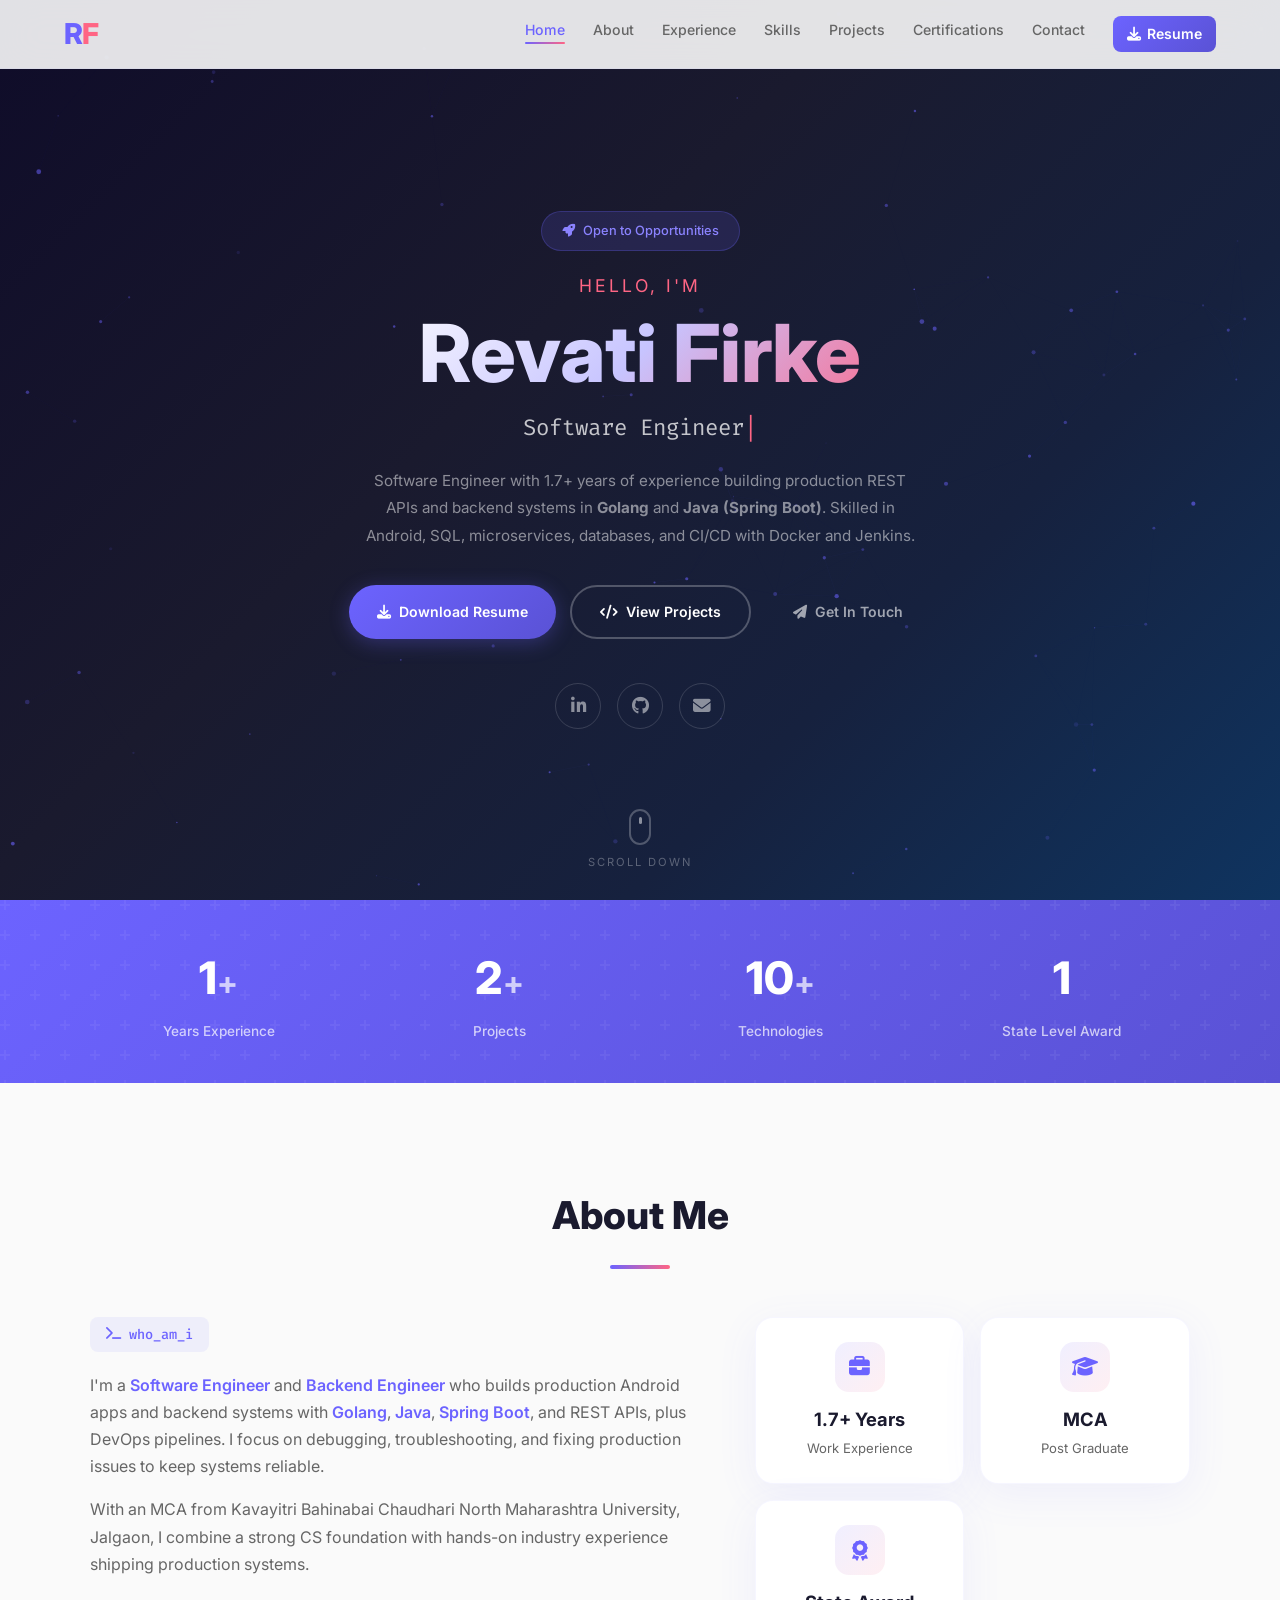
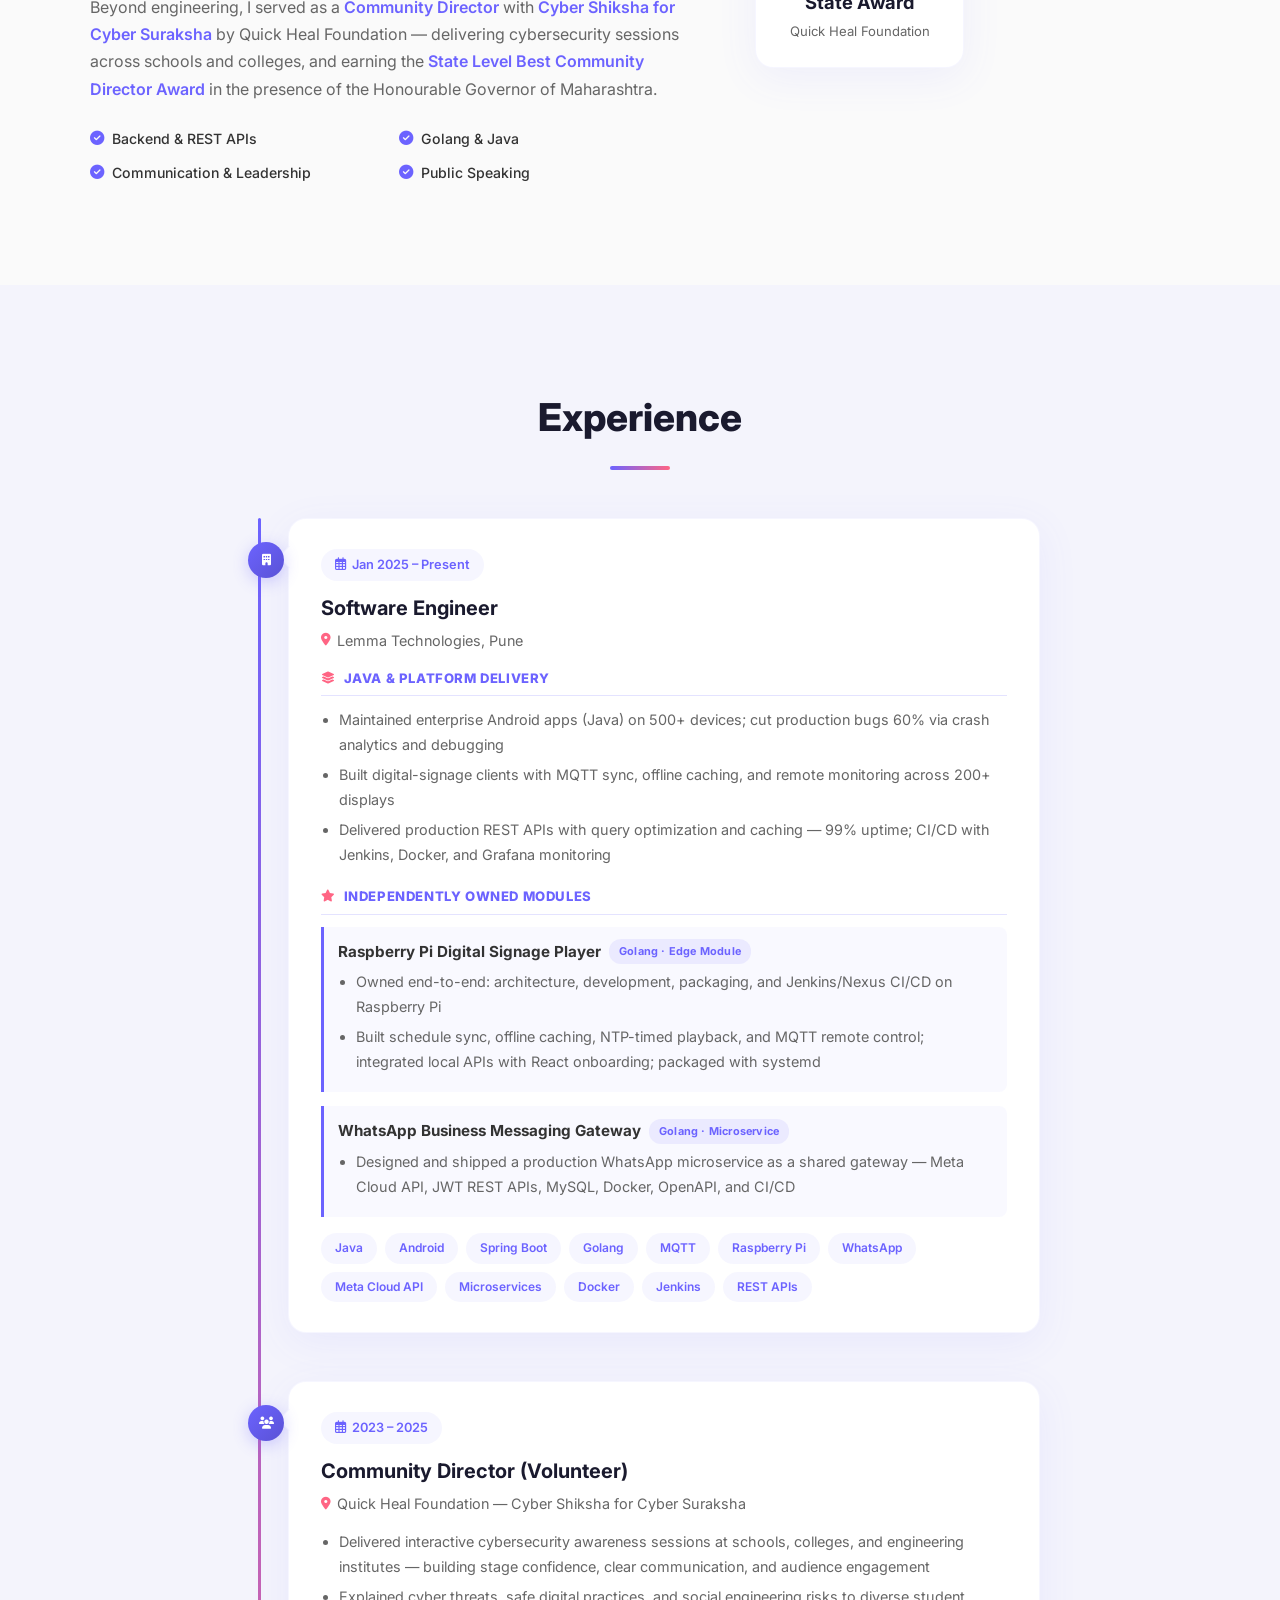
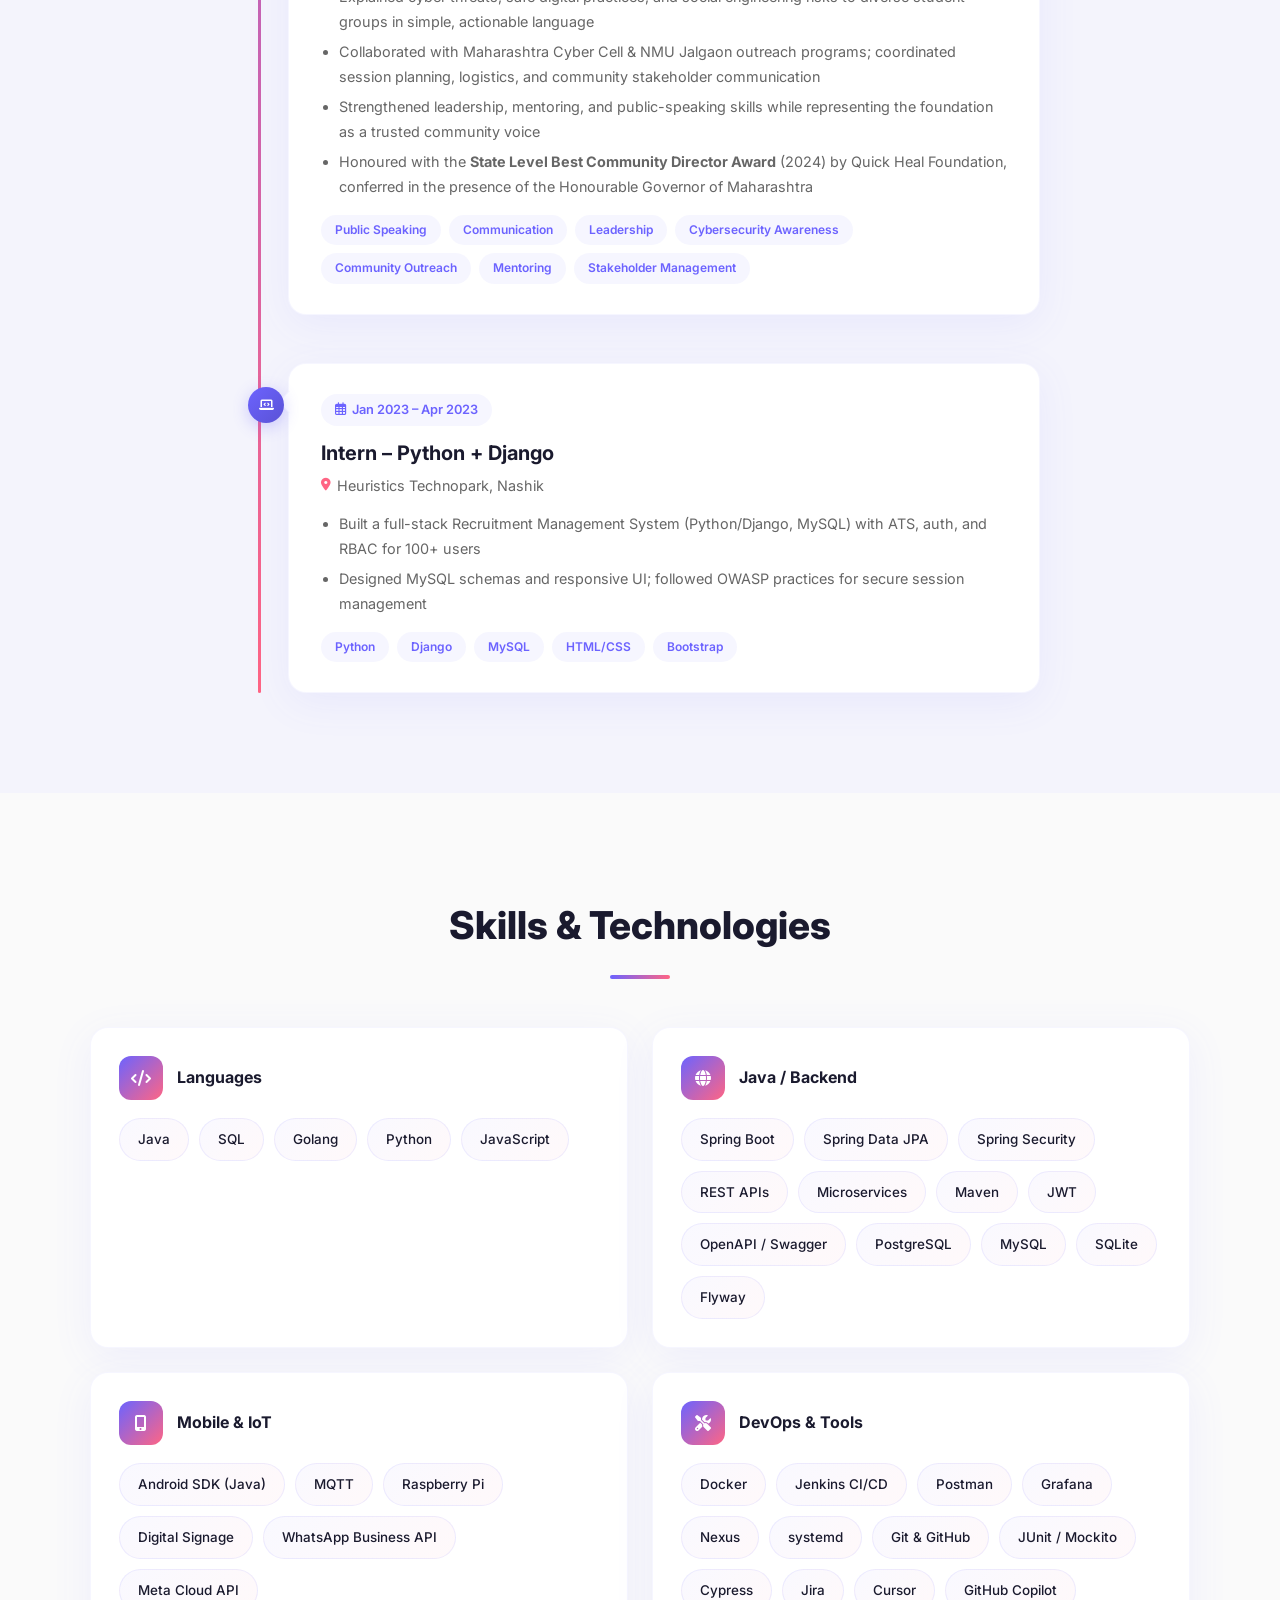
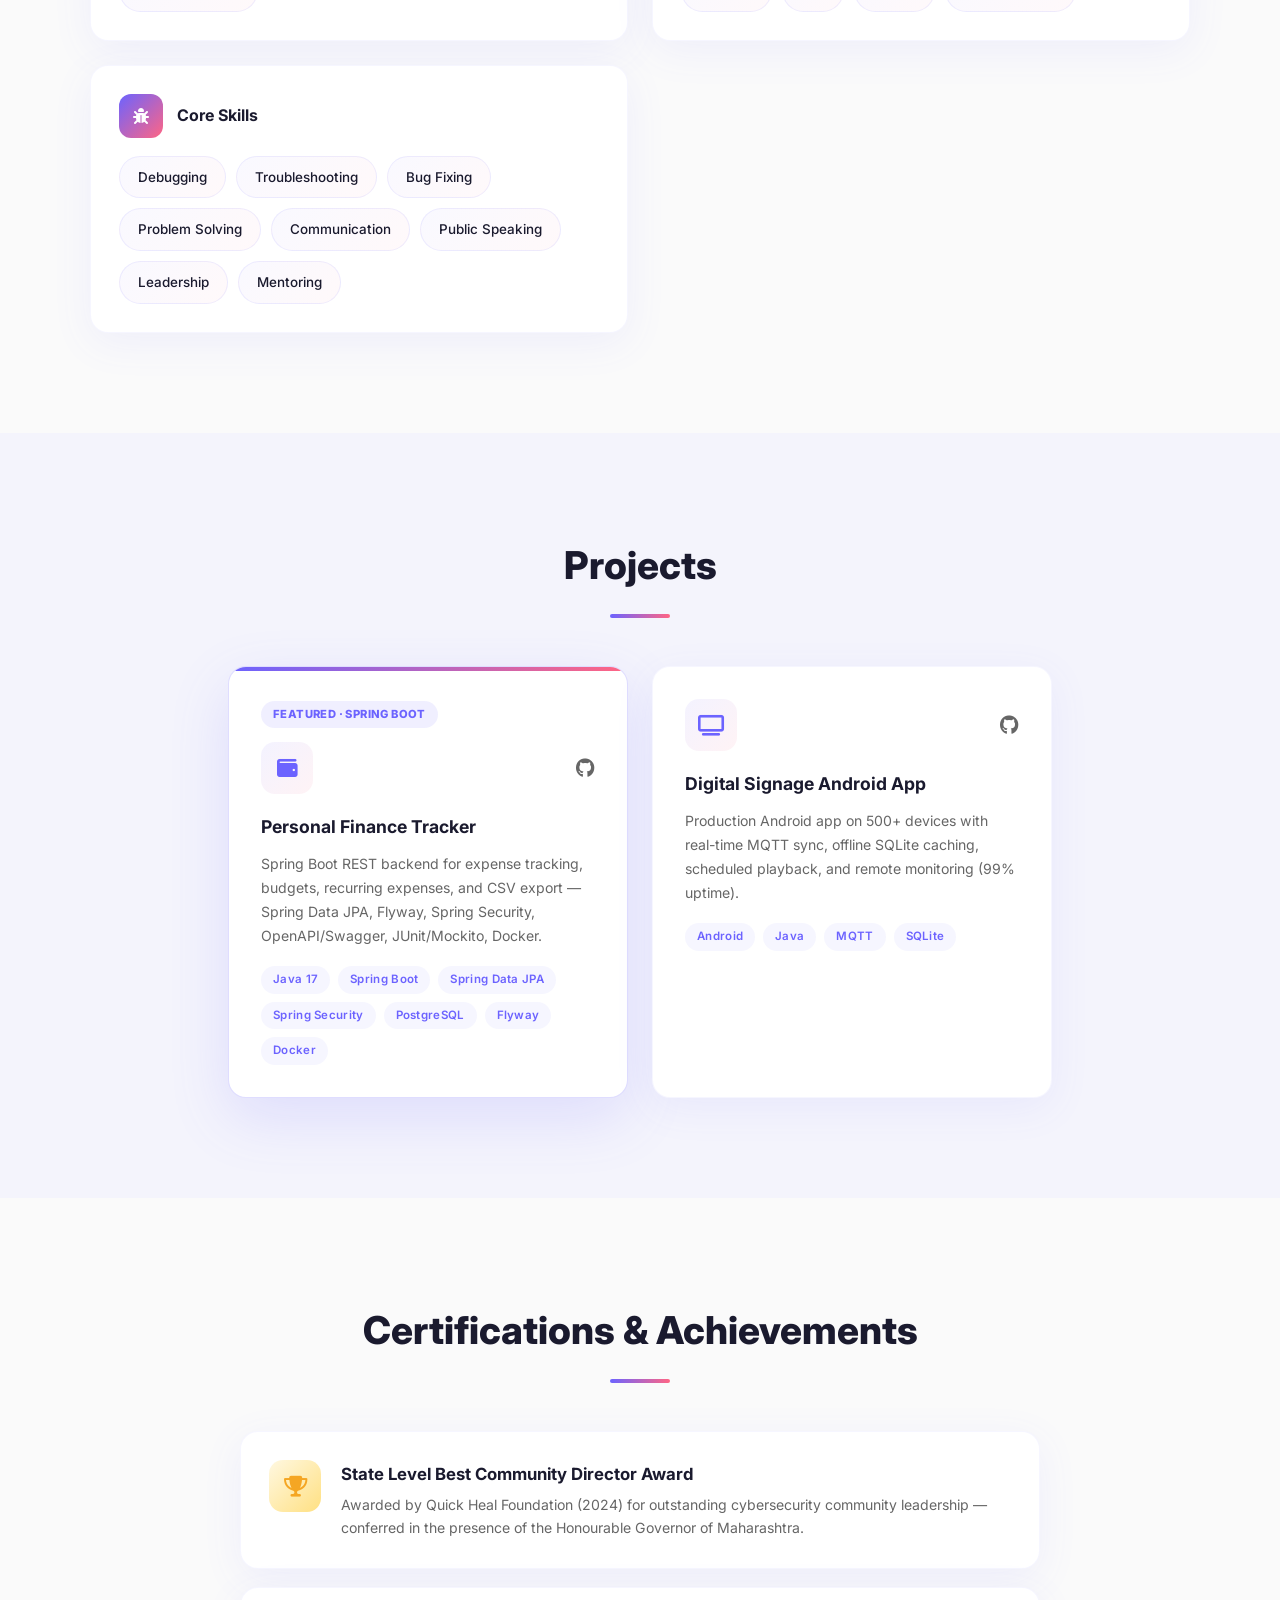
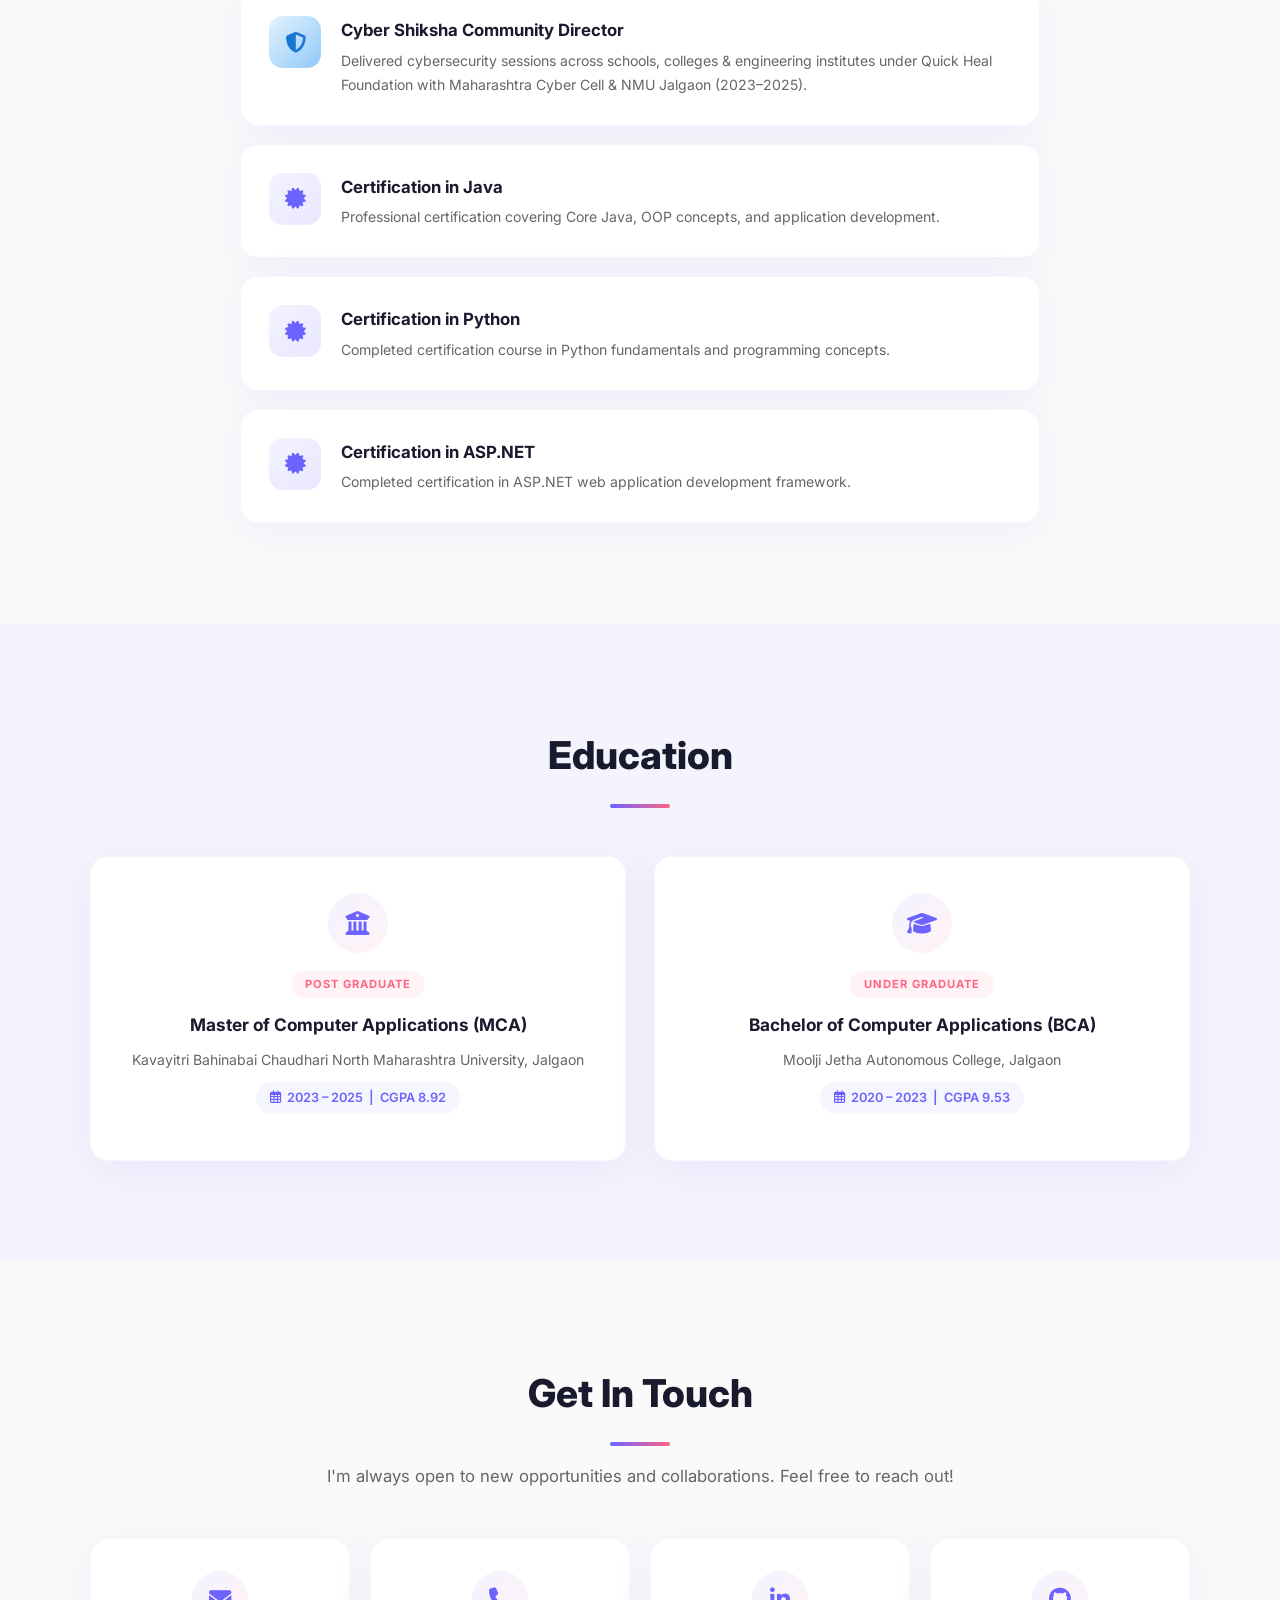
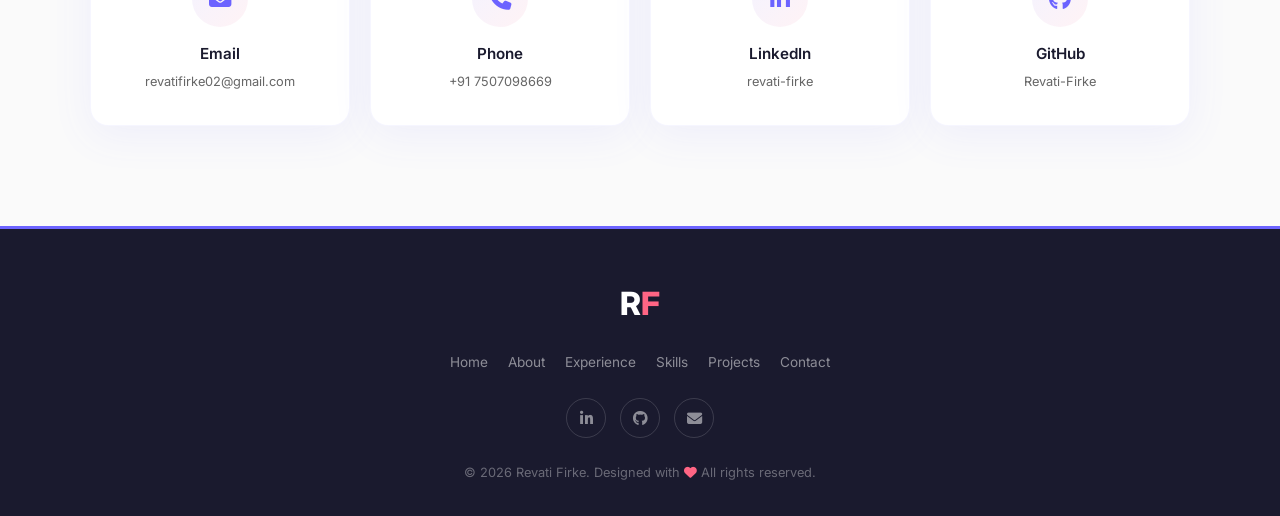
==== commit a851dc43: "Refactor resume content and add new Java resume - Updated personal summary to reflect 1.8+ years of " ====
--- a/index.html
+++ b/index.html
@@ -166,10 +166,13 @@
               hands-on industry experience shipping production systems.
             </p>
             <p>
-              I have also been a volunteer of
+              Beyond engineering, I served as a
+              <strong>Community Director</strong> with
               <strong>Cyber Shiksha for Cyber Suraksha</strong> by Quick Heal
-              Foundation, and recipient of the
-              <strong>State Level Best Community Direct Award</strong>.
+              Foundation — delivering cybersecurity sessions across schools and
+              colleges, and earning the
+              <strong>State Level Best Community Director Award</strong> in the
+              presence of the Honourable Governor of Maharashtra.
             </p>
             <div class="about-highlights">
               <div class="highlight">
@@ -179,10 +182,10 @@
                 <i class="fas fa-check-circle"></i> Golang &amp; Java
               </div>
               <div class="highlight">
-                <i class="fas fa-check-circle"></i> Debugging &amp; Bug Fixing
+                <i class="fas fa-check-circle"></i> Communication &amp; Leadership
               </div>
               <div class="highlight">
-                <i class="fas fa-check-circle"></i> CI/CD &amp; DevOps
+                <i class="fas fa-check-circle"></i> Public Speaking
               </div>
             </div>
           </div>
@@ -231,24 +234,17 @@
                 </h5>
                 <ul>
                   <li>
-                    Developed and maintained enterprise Android apps in Java
-                    deployed on 500+ devices; debugging, crash analytics, and
-                    bug fixing reduced production bugs by 60%
+                    Maintained enterprise Android apps (Java) on 500+ devices;
+                    cut production bugs 60% via crash analytics and debugging
                   </li>
                   <li>
-                    Built Java-based digital-signage clients with MQTT real-time
-                    sync, offline caching, and remote monitoring across 200+
-                    displays (Windows and Raspberry Pi)
+                    Built digital-signage clients with MQTT sync, offline
+                    caching, and remote monitoring across 200+ displays
                   </li>
                   <li>
-                    Built production REST APIs and backend services; improved
-                    response times via query optimization and caching, with 99%
-                    uptime on high-traffic endpoints
-                  </li>
-                  <li>
-                    Automated CI/CD with Jenkins, Docker, and Git; built Grafana
-                    monitoring for real-time production logs and faster issue
-                    diagnosis
+                    Delivered production REST APIs with query optimization and
+                    caching — 99% uptime; CI/CD with Jenkins, Docker, and
+                    Grafana monitoring
                   </li>
                 </ul>
               </div>
@@ -265,24 +261,13 @@
                   </h6>
                   <ul>
                     <li>
-                      Independently owned the edge player end-to-end —
-                      architecture, implementation planning, development, device
-                      packaging, and release automation
+                      Owned end-to-end: architecture, development, packaging,
+                      and Jenkins/Nexus CI/CD on Raspberry Pi
                     </li>
                     <li>
-                      Built schedule sync, creative download, offline caching,
-                      and NTP-timed VLC/WebView playback on Raspberry Pi
-                    </li>
-                    <li>
-                      Implemented MQTT remote device control for schedule
-                      refresh, playback power, brightness, and screenshot
-                      capture/upload
-                    </li>
-                    <li>
-                      Integrated with the existing React onboarding app by
-                      embedding local communication APIs for device pairing,
-                      registration, and config exchange; packaged with systemd
-                      and Jenkins/Nexus CI/CD
+                      Built schedule sync, offline caching, NTP-timed playback,
+                      and MQTT remote control; integrated local APIs with React
+                      onboarding; packaged with systemd
                     </li>
                   </ul>
                 </div>
@@ -294,19 +279,9 @@
                   </h6>
                   <ul>
                     <li>
-                      Independently designed and built a production WhatsApp
-                      microservice — owned architecture through deployment as a
-                      shared gateway for Lemma products
-                    </li>
-                    <li>
-                      Integrated Meta Cloud API for approved template messaging
-                      with opt-in consent management, delivery status tracking,
-                      JWT-secured REST APIs, and MySQL persistence
-                    </li>
-                    <li>
-                      Delivered Docker containerization, environment-based
-                      config, health checks, OpenAPI docs, and CI/CD-ready
-                      build/deploy automation
+                      Designed and shipped a production WhatsApp microservice as
+                      a shared gateway — Meta Cloud API, JWT REST APIs, MySQL,
+                      Docker, OpenAPI, and CI/CD
                     </li>
                   </ul>
                 </div>
@@ -317,6 +292,52 @@
                 ><span>WhatsApp</span><span>Meta Cloud API</span
                 ><span>Microservices</span><span>Docker</span
                 ><span>Jenkins</span><span>REST APIs</span>
+              </div>
+            </div>
+          </div>
+          <div class="timeline-item">
+            <div class="timeline-dot"><i class="fas fa-users"></i></div>
+            <div class="timeline-content">
+              <span class="timeline-date"
+                ><i class="far fa-calendar-alt"></i> 2023 – 2025</span
+              >
+              <h3>Community Director (Volunteer)</h3>
+              <h4>
+                <i class="fas fa-map-marker-alt"></i> Quick Heal Foundation —
+                Cyber Shiksha for Cyber Suraksha
+              </h4>
+              <ul>
+                <li>
+                  Delivered interactive cybersecurity awareness sessions at
+                  schools, colleges, and engineering institutes — building stage
+                  confidence, clear communication, and audience engagement
+                </li>
+                <li>
+                  Explained cyber threats, safe digital practices, and social
+                  engineering risks to diverse student groups in simple,
+                  actionable language
+                </li>
+                <li>
+                  Collaborated with Maharashtra Cyber Cell &amp; NMU Jalgaon
+                  outreach programs; coordinated session planning, logistics,
+                  and community stakeholder communication
+                </li>
+                <li>
+                  Strengthened leadership, mentoring, and public-speaking skills
+                  while representing the foundation as a trusted community voice
+                </li>
+                <li>
+                  Honoured with the
+                  <strong>State Level Best Community Director Award</strong>
+                  (2024) by Quick Heal Foundation, conferred in the presence of
+                  the Honourable Governor of Maharashtra
+                </li>
+              </ul>
+              <div class="tags">
+                <span>Public Speaking</span><span>Communication</span
+                ><span>Leadership</span><span>Cybersecurity Awareness</span
+                ><span>Community Outreach</span><span>Mentoring</span
+                ><span>Stakeholder Management</span>
               </div>
             </div>
           </div>
@@ -435,6 +456,10 @@
               <div class="skill-chip">Troubleshooting</div>
               <div class="skill-chip">Bug Fixing</div>
               <div class="skill-chip">Problem Solving</div>
+              <div class="skill-chip">Communication</div>
+              <div class="skill-chip">Public Speaking</div>
+              <div class="skill-chip">Leadership</div>
+              <div class="skill-chip">Mentoring</div>
             </div>
           </div>
         </div>
@@ -462,10 +487,9 @@
             </div>
             <h3>Personal Finance Tracker</h3>
             <p>
-              Spring Boot REST backend for expense tracking, monthly category
-              summaries, budget alerts, recurring expenses, and CSV export.
-              Layered architecture with Spring Data JPA, Flyway migrations,
-              Spring Security, OpenAPI/Swagger, JUnit/Mockito tests, and Docker.
+              Spring Boot REST backend for expense tracking, budgets, recurring
+              expenses, and CSV export — Spring Data JPA, Flyway, Spring
+              Security, OpenAPI/Swagger, JUnit/Mockito, Docker.
             </p>
             <div class="project-tech">
               <span>Java 17</span><span>Spring Boot</span
@@ -509,20 +533,22 @@
           <div class="cert-card gold">
             <div class="cert-icon"><i class="fas fa-trophy"></i></div>
             <div class="cert-body">
-              <h3>State Level Best Community Direct Award</h3>
+              <h3>State Level Best Community Director Award</h3>
               <p>
-                Awarded by Quick Heal Foundation, Pune for outstanding
-                contribution in cybersecurity awareness.
+                Awarded by Quick Heal Foundation (2024) for outstanding
+                cybersecurity community leadership — conferred in the presence
+                of the Honourable Governor of Maharashtra.
               </p>
             </div>
           </div>
           <div class="cert-card blue">
             <div class="cert-icon"><i class="fas fa-shield-alt"></i></div>
             <div class="cert-body">
-              <h3>Cyber Shiksha Volunteer</h3>
+              <h3>Cyber Shiksha Community Director</h3>
               <p>
-                Cyber Suraksha program by Quick Heal Foundation in collaboration
-                with Maharashtra Cyber Cell & NMU Jalgaon (2023–2025).
+                Delivered cybersecurity sessions across schools, colleges &amp;
+                engineering institutes under Quick Heal Foundation with
+                Maharashtra Cyber Cell &amp; NMU Jalgaon (2023–2025).
               </p>
             </div>
           </div>
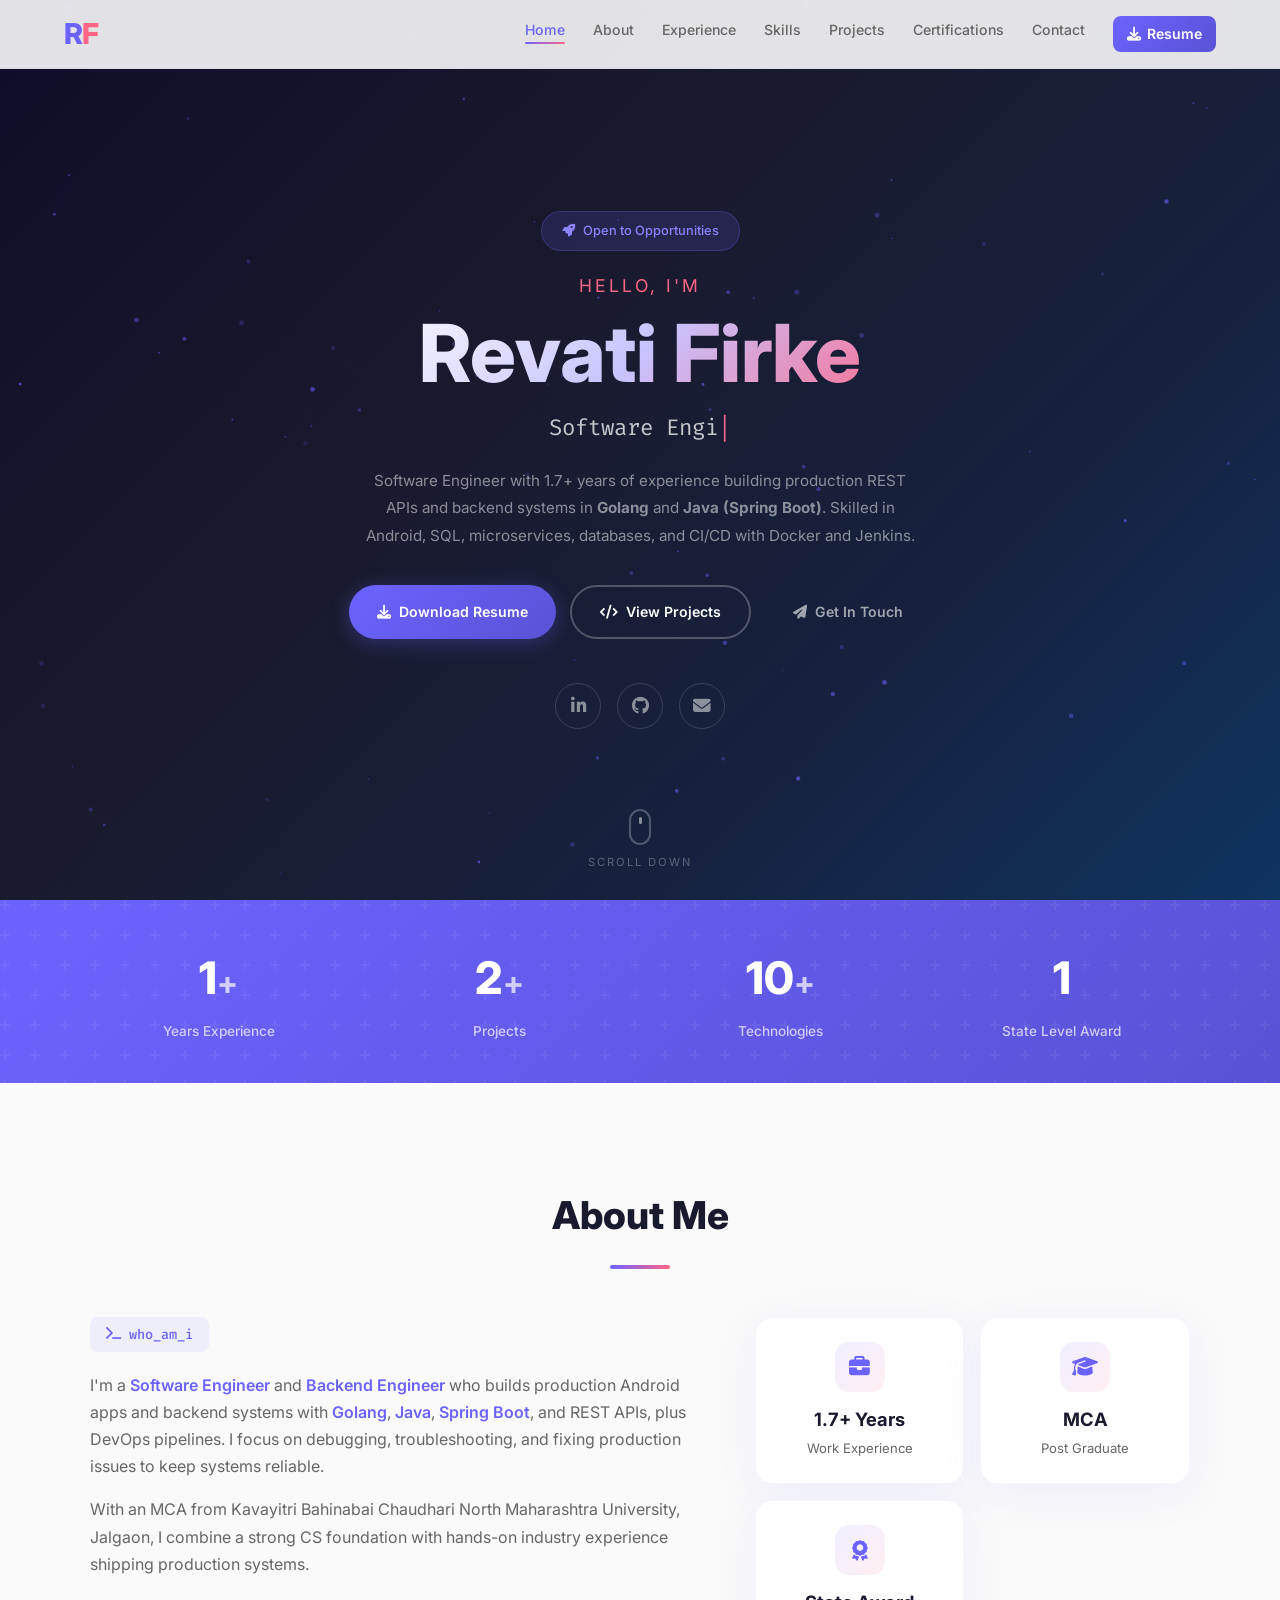
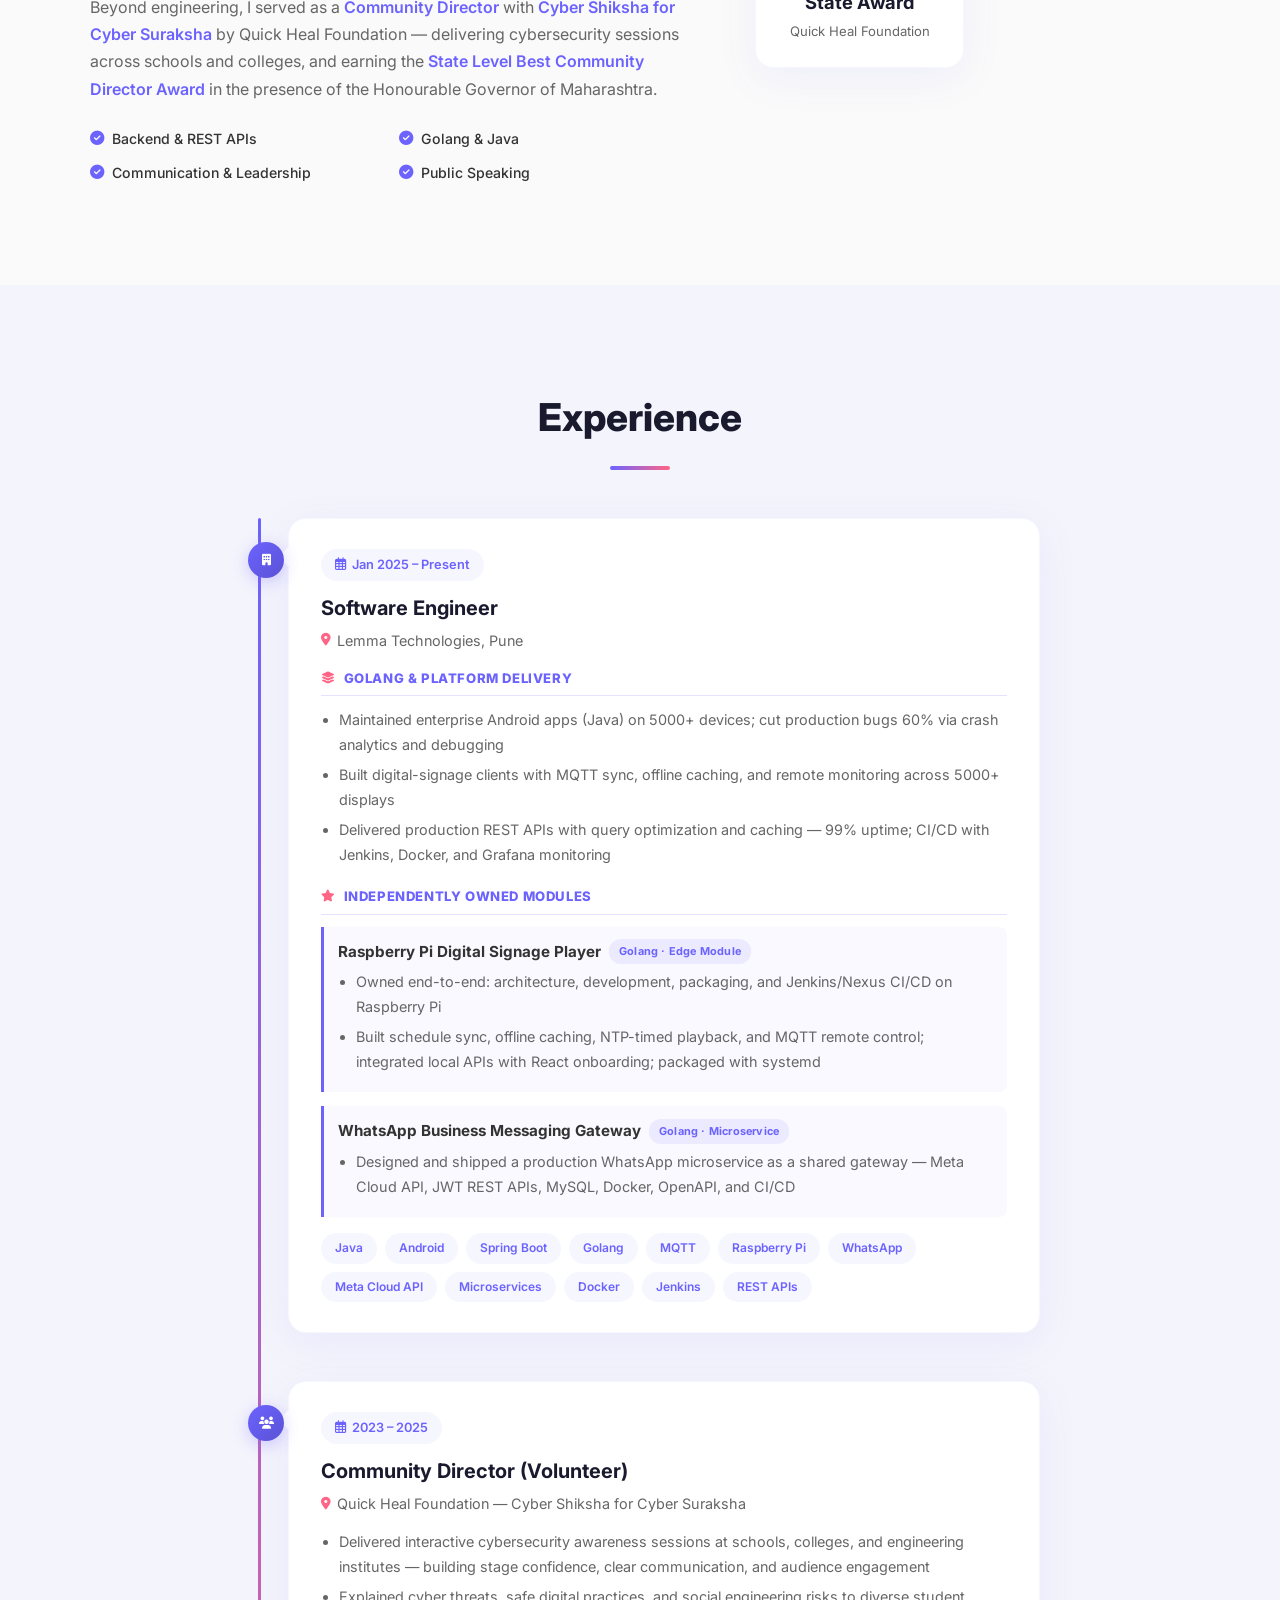
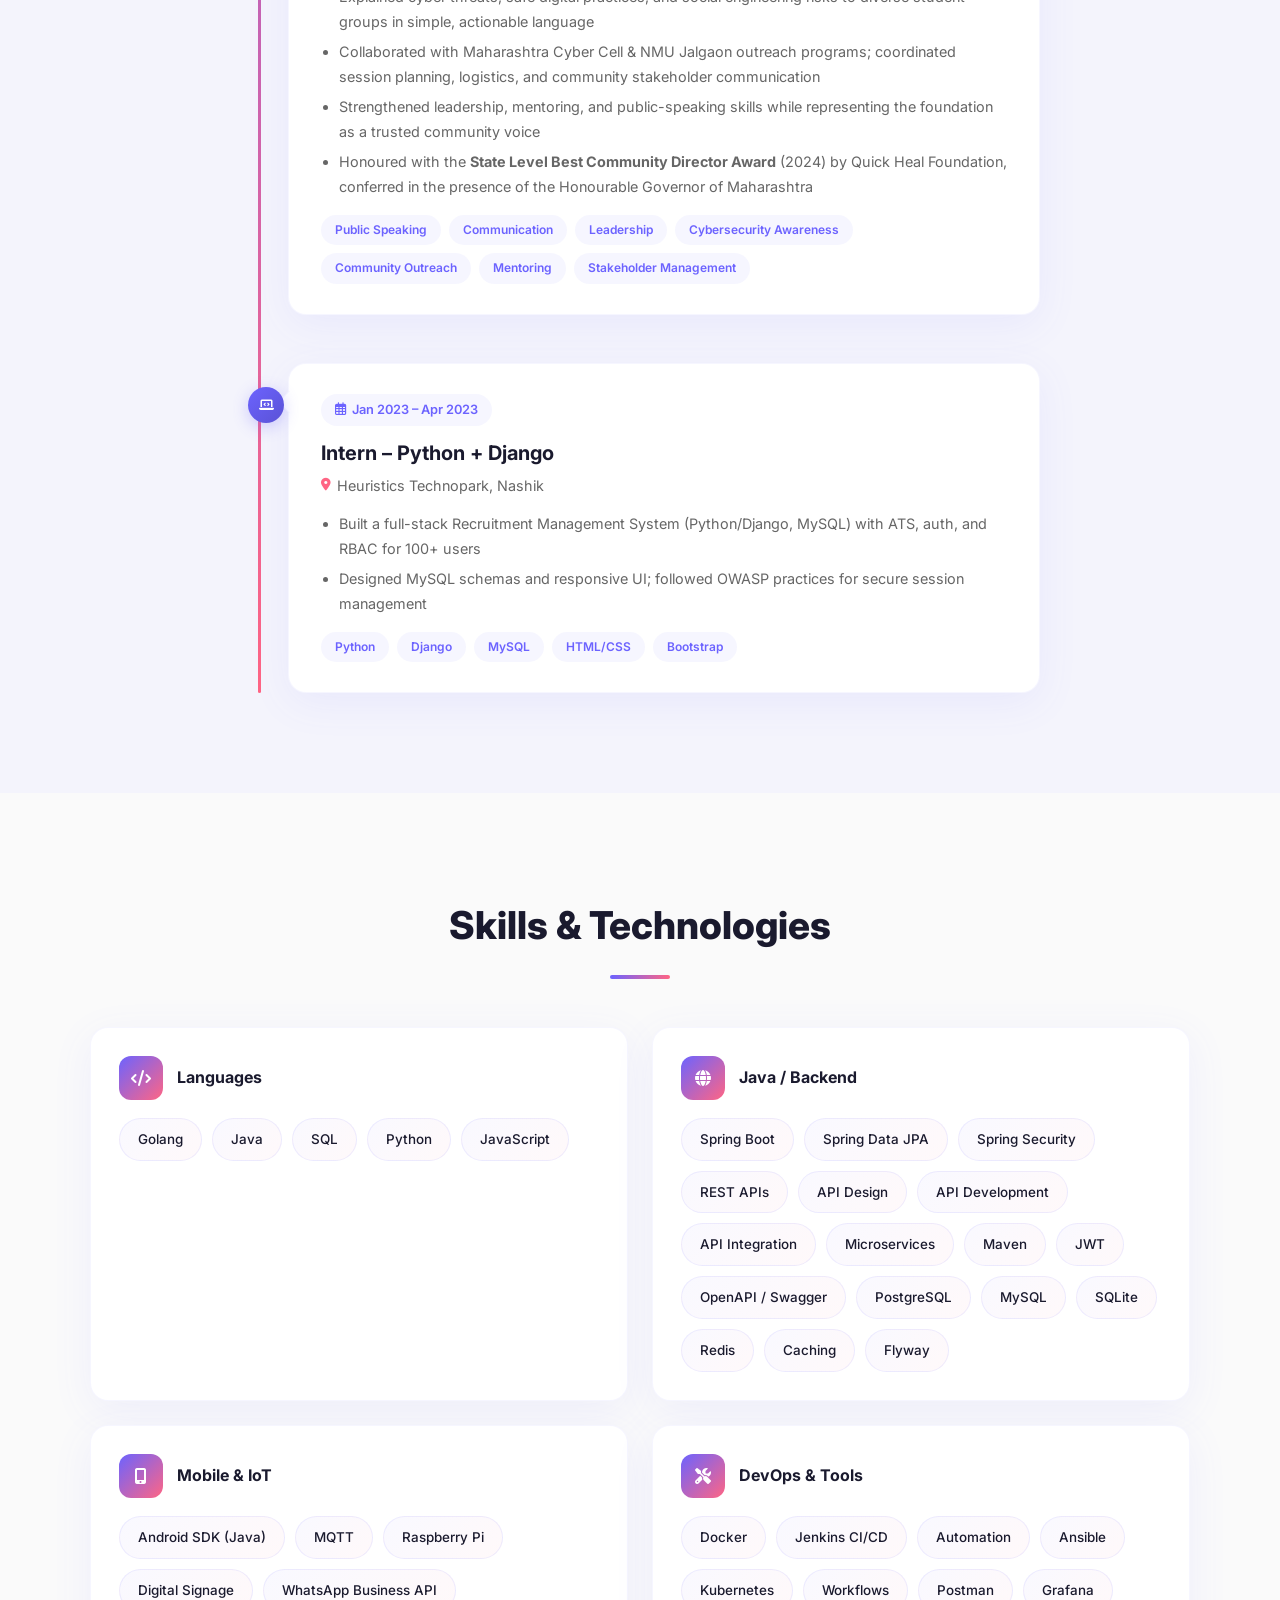
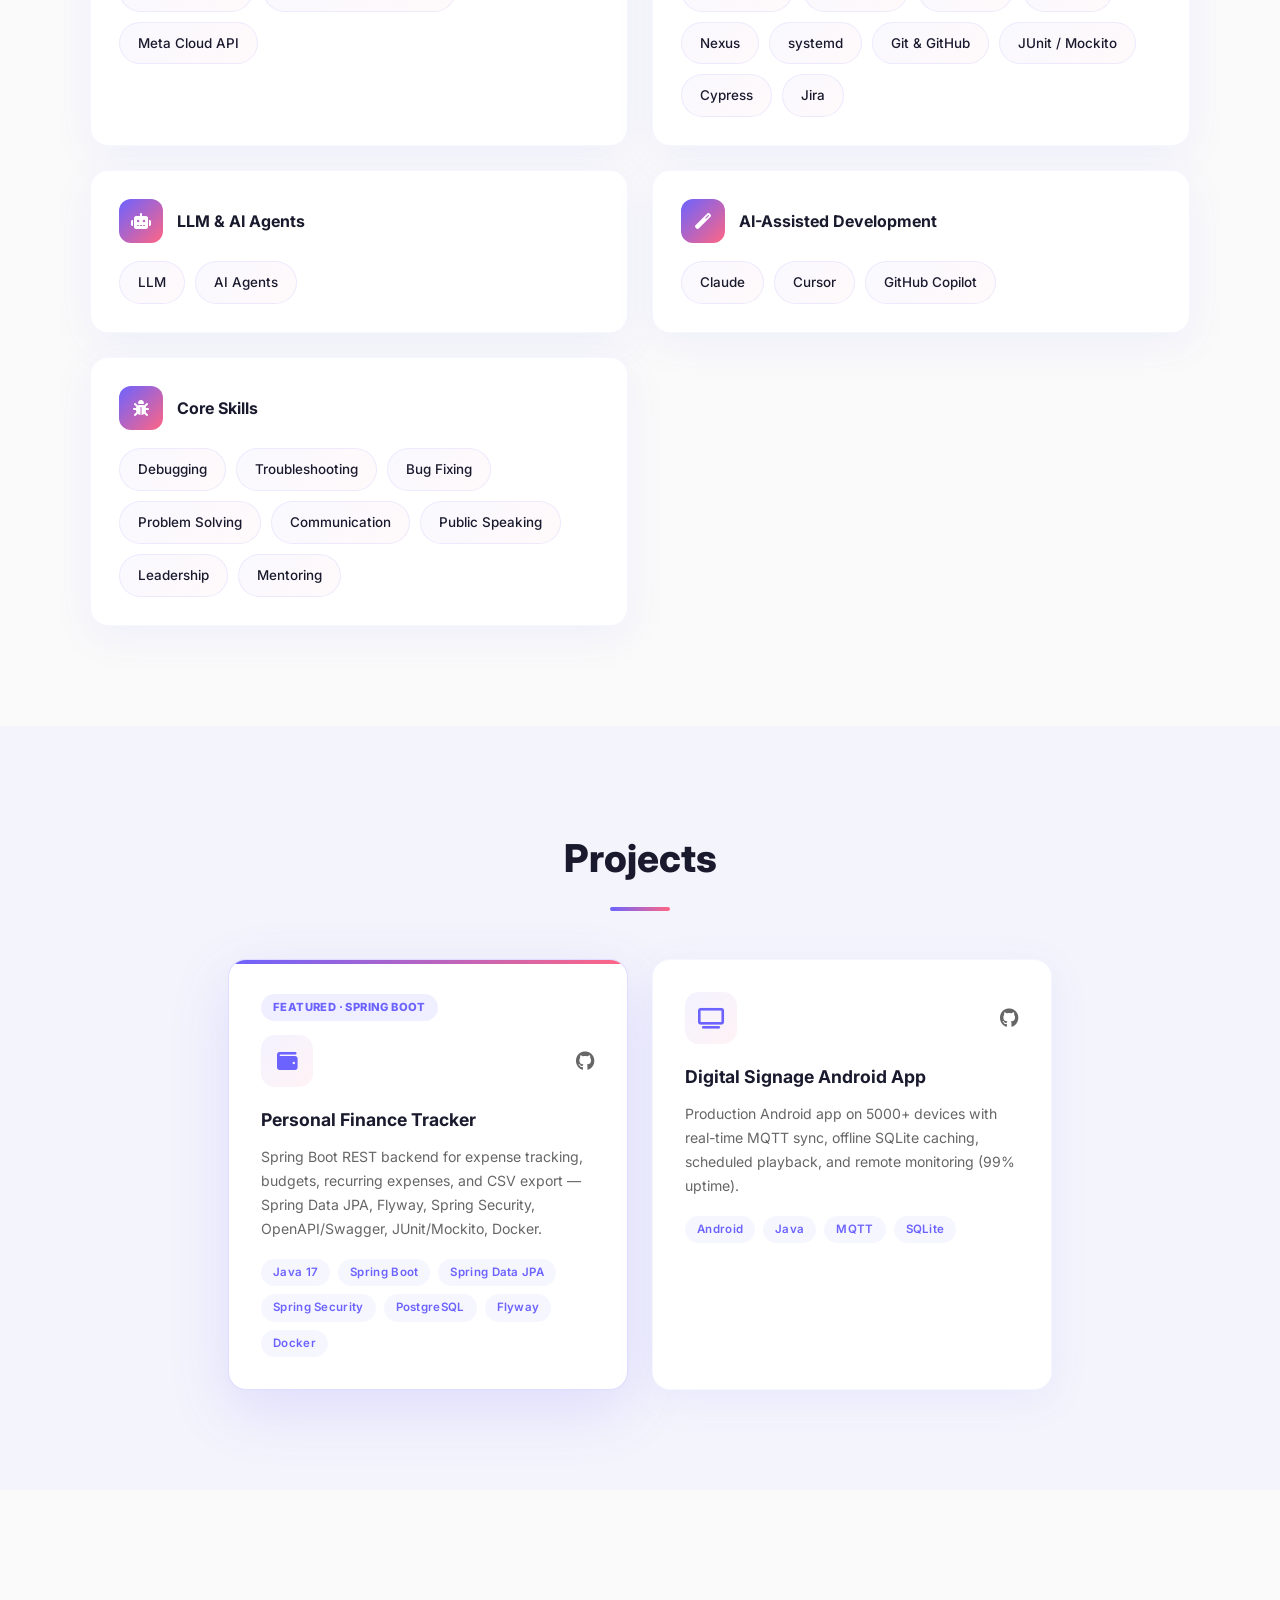
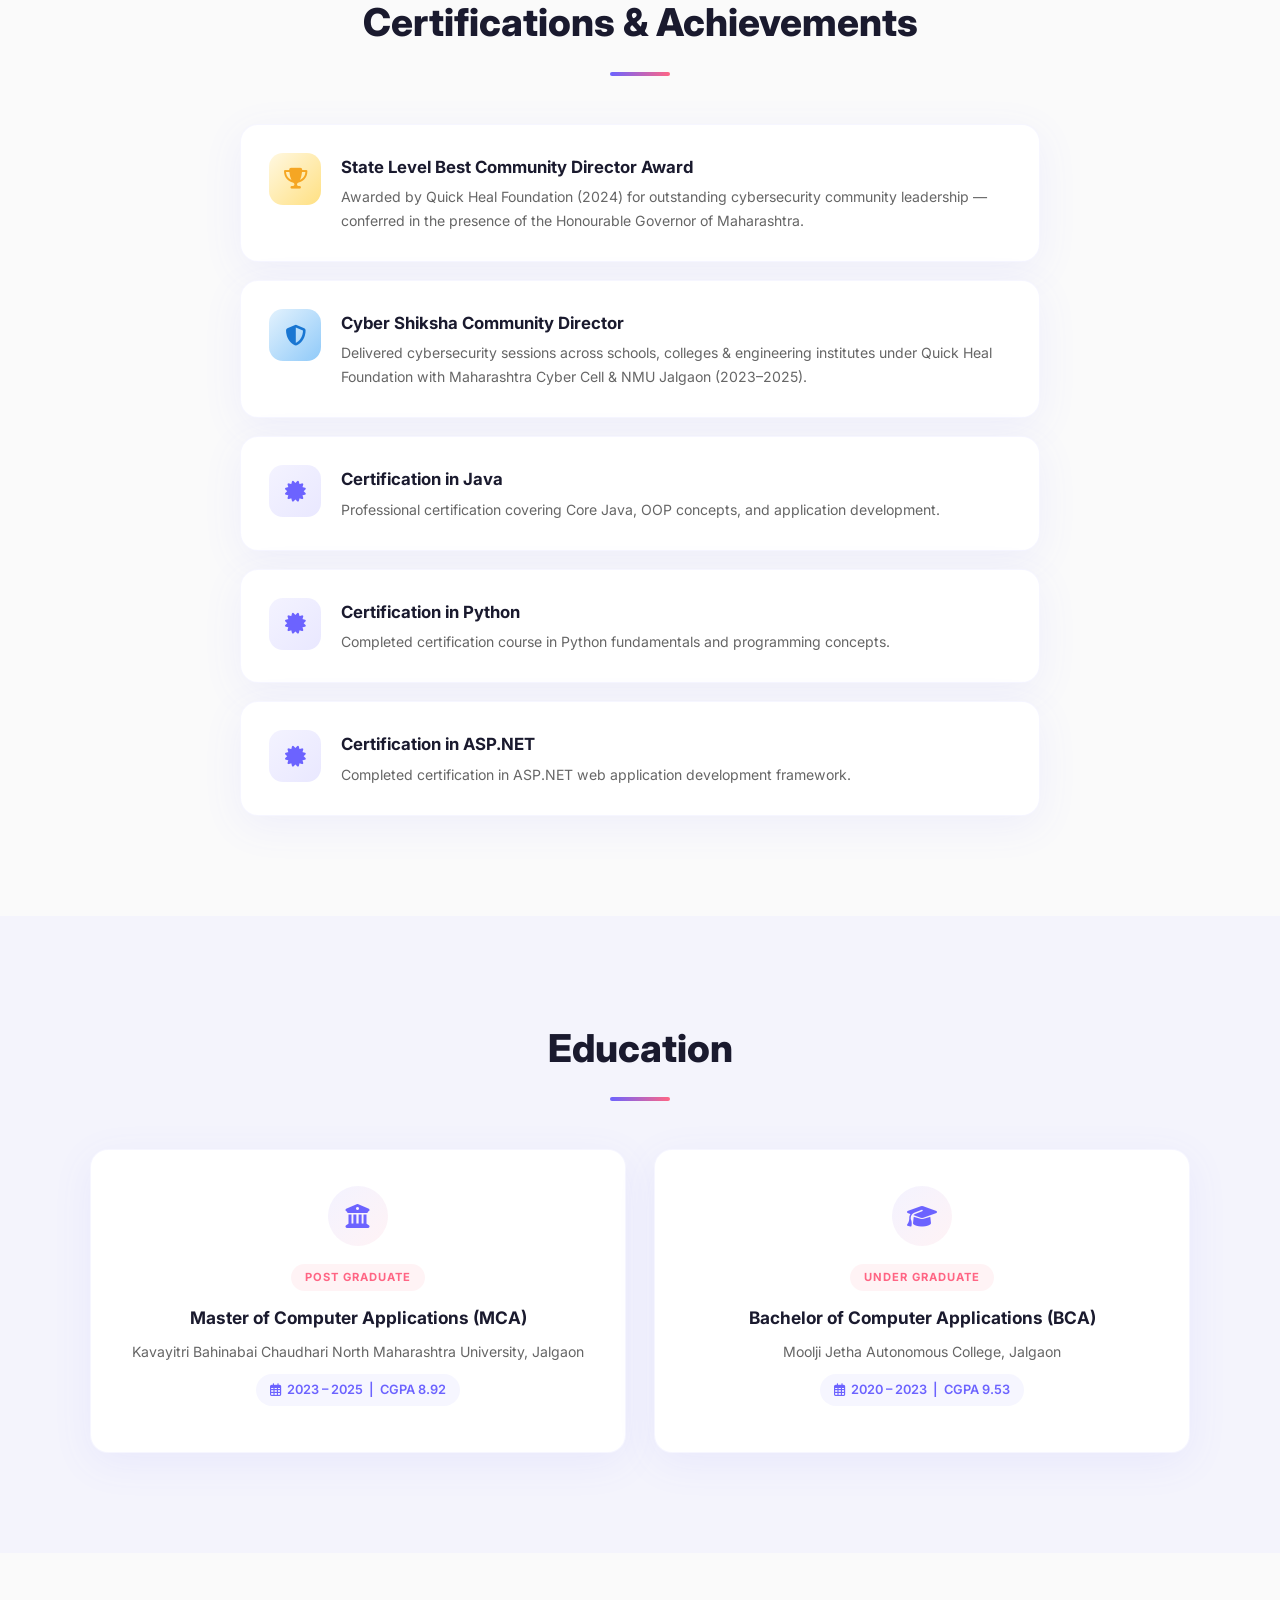
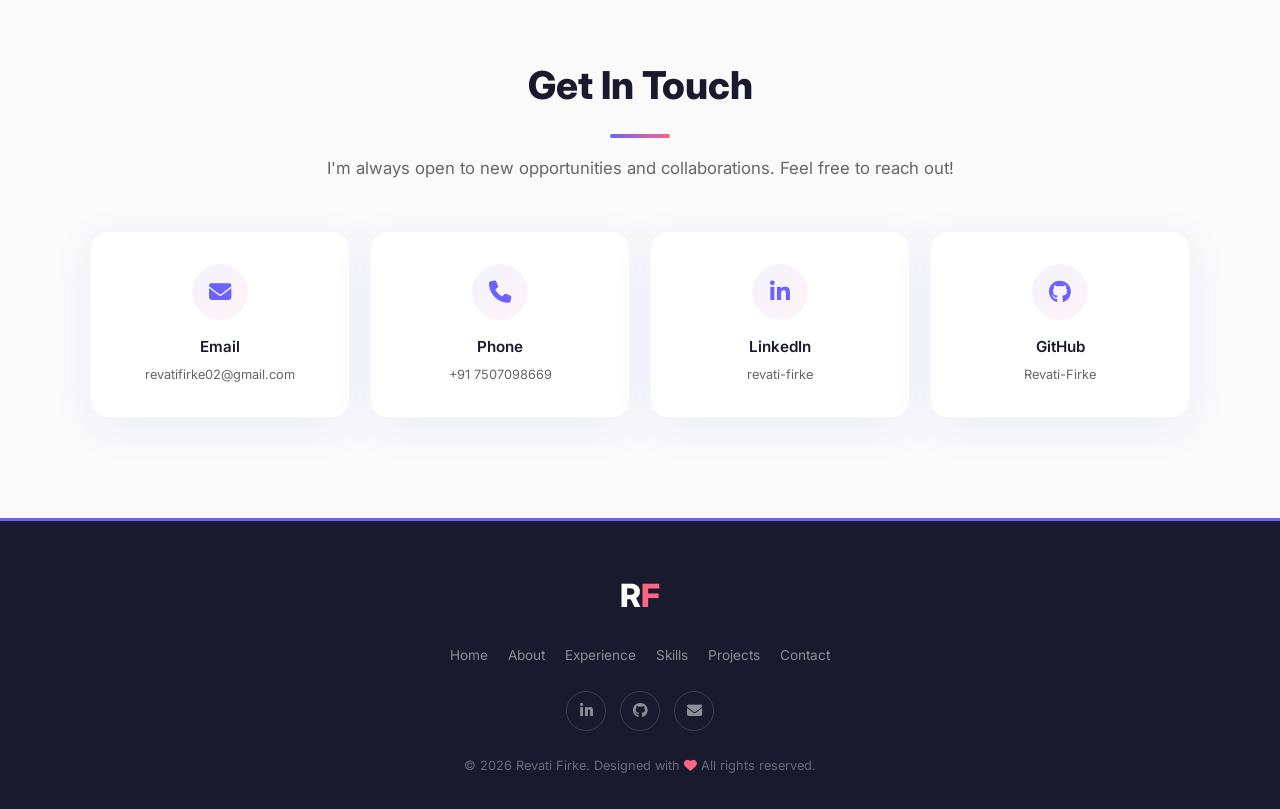
==== commit 3fd6cb6c: "Enhance Golang and Java resumes with updated content and new sections - Revised personal summaries t" ====
--- a/index.html
+++ b/index.html
@@ -229,17 +229,17 @@
               </h4>
               <div class="exp-subsection">
                 <h5 class="exp-subsection-title">
-                  <i class="fas fa-layer-group"></i> Java &amp; Platform
+                  <i class="fas fa-layer-group"></i> Golang &amp; Platform
                   Delivery
                 </h5>
                 <ul>
                   <li>
-                    Maintained enterprise Android apps (Java) on 500+ devices;
+                    Maintained enterprise Android apps (Java) on 5000+ devices;
                     cut production bugs 60% via crash analytics and debugging
                   </li>
                   <li>
                     Built digital-signage clients with MQTT sync, offline
-                    caching, and remote monitoring across 200+ displays
+                    caching, and remote monitoring across 5000+ displays
                   </li>
                   <li>
                     Delivered production REST APIs with query optimization and
@@ -383,9 +383,9 @@
               <h3>Languages</h3>
             </div>
             <div class="skill-items">
+              <div class="skill-chip">Golang</div>
               <div class="skill-chip">Java</div>
               <div class="skill-chip">SQL</div>
-              <div class="skill-chip">Golang</div>
               <div class="skill-chip">Python</div>
               <div class="skill-chip">JavaScript</div>
             </div>
@@ -400,6 +400,9 @@
               <div class="skill-chip">Spring Data JPA</div>
               <div class="skill-chip">Spring Security</div>
               <div class="skill-chip">REST APIs</div>
+              <div class="skill-chip">API Design</div>
+              <div class="skill-chip">API Development</div>
+              <div class="skill-chip">API Integration</div>
               <div class="skill-chip">Microservices</div>
               <div class="skill-chip">Maven</div>
               <div class="skill-chip">JWT</div>
@@ -407,6 +410,8 @@
               <div class="skill-chip">PostgreSQL</div>
               <div class="skill-chip">MySQL</div>
               <div class="skill-chip">SQLite</div>
+              <div class="skill-chip">Redis</div>
+              <div class="skill-chip">Caching</div>
               <div class="skill-chip">Flyway</div>
             </div>
           </div>
@@ -434,6 +439,10 @@
             <div class="skill-items">
               <div class="skill-chip">Docker</div>
               <div class="skill-chip">Jenkins CI/CD</div>
+              <div class="skill-chip">Automation</div>
+              <div class="skill-chip">Ansible</div>
+              <div class="skill-chip">Kubernetes</div>
+              <div class="skill-chip">Workflows</div>
               <div class="skill-chip">Postman</div>
               <div class="skill-chip">Grafana</div>
               <div class="skill-chip">Nexus</div>
@@ -442,6 +451,25 @@
               <div class="skill-chip">JUnit / Mockito</div>
               <div class="skill-chip">Cypress</div>
               <div class="skill-chip">Jira</div>
+            </div>
+          </div>
+          <div class="skill-category">
+            <div class="skill-category-header">
+              <div class="skill-icon-wrap"><i class="fas fa-robot"></i></div>
+              <h3>LLM &amp; AI Agents</h3>
+            </div>
+            <div class="skill-items">
+              <div class="skill-chip">LLM</div>
+              <div class="skill-chip">AI Agents</div>
+            </div>
+          </div>
+          <div class="skill-category">
+            <div class="skill-category-header">
+              <div class="skill-icon-wrap"><i class="fas fa-magic"></i></div>
+              <h3>AI-Assisted Development</h3>
+            </div>
+            <div class="skill-items">
+              <div class="skill-chip">Claude</div>
               <div class="skill-chip">Cursor</div>
               <div class="skill-chip">GitHub Copilot</div>
             </div>
@@ -512,7 +540,7 @@
             </div>
             <h3>Digital Signage Android App</h3>
             <p>
-              Production Android app on 500+ devices with real-time MQTT sync,
+              Production Android app on 5000+ devices with real-time MQTT sync,
               offline SQLite caching, scheduled playback, and remote monitoring
               (99% uptime).
             </p>
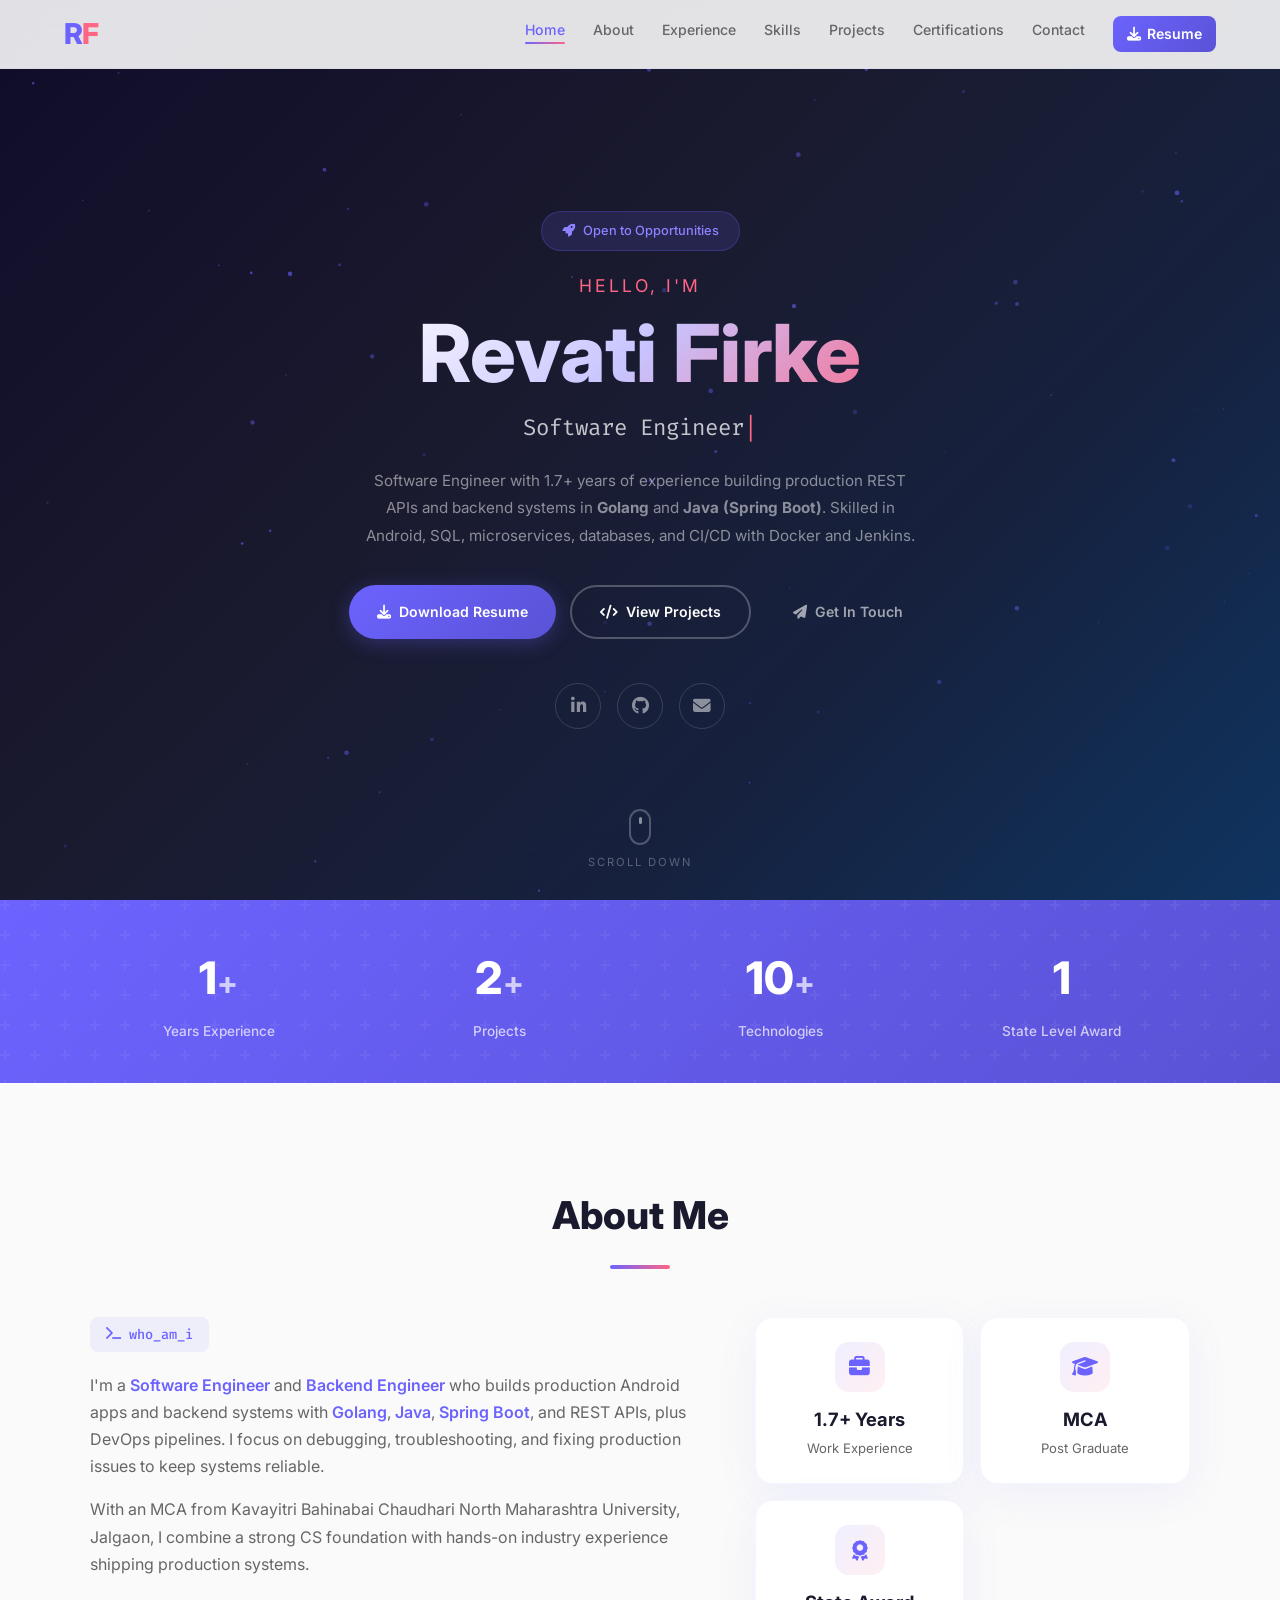
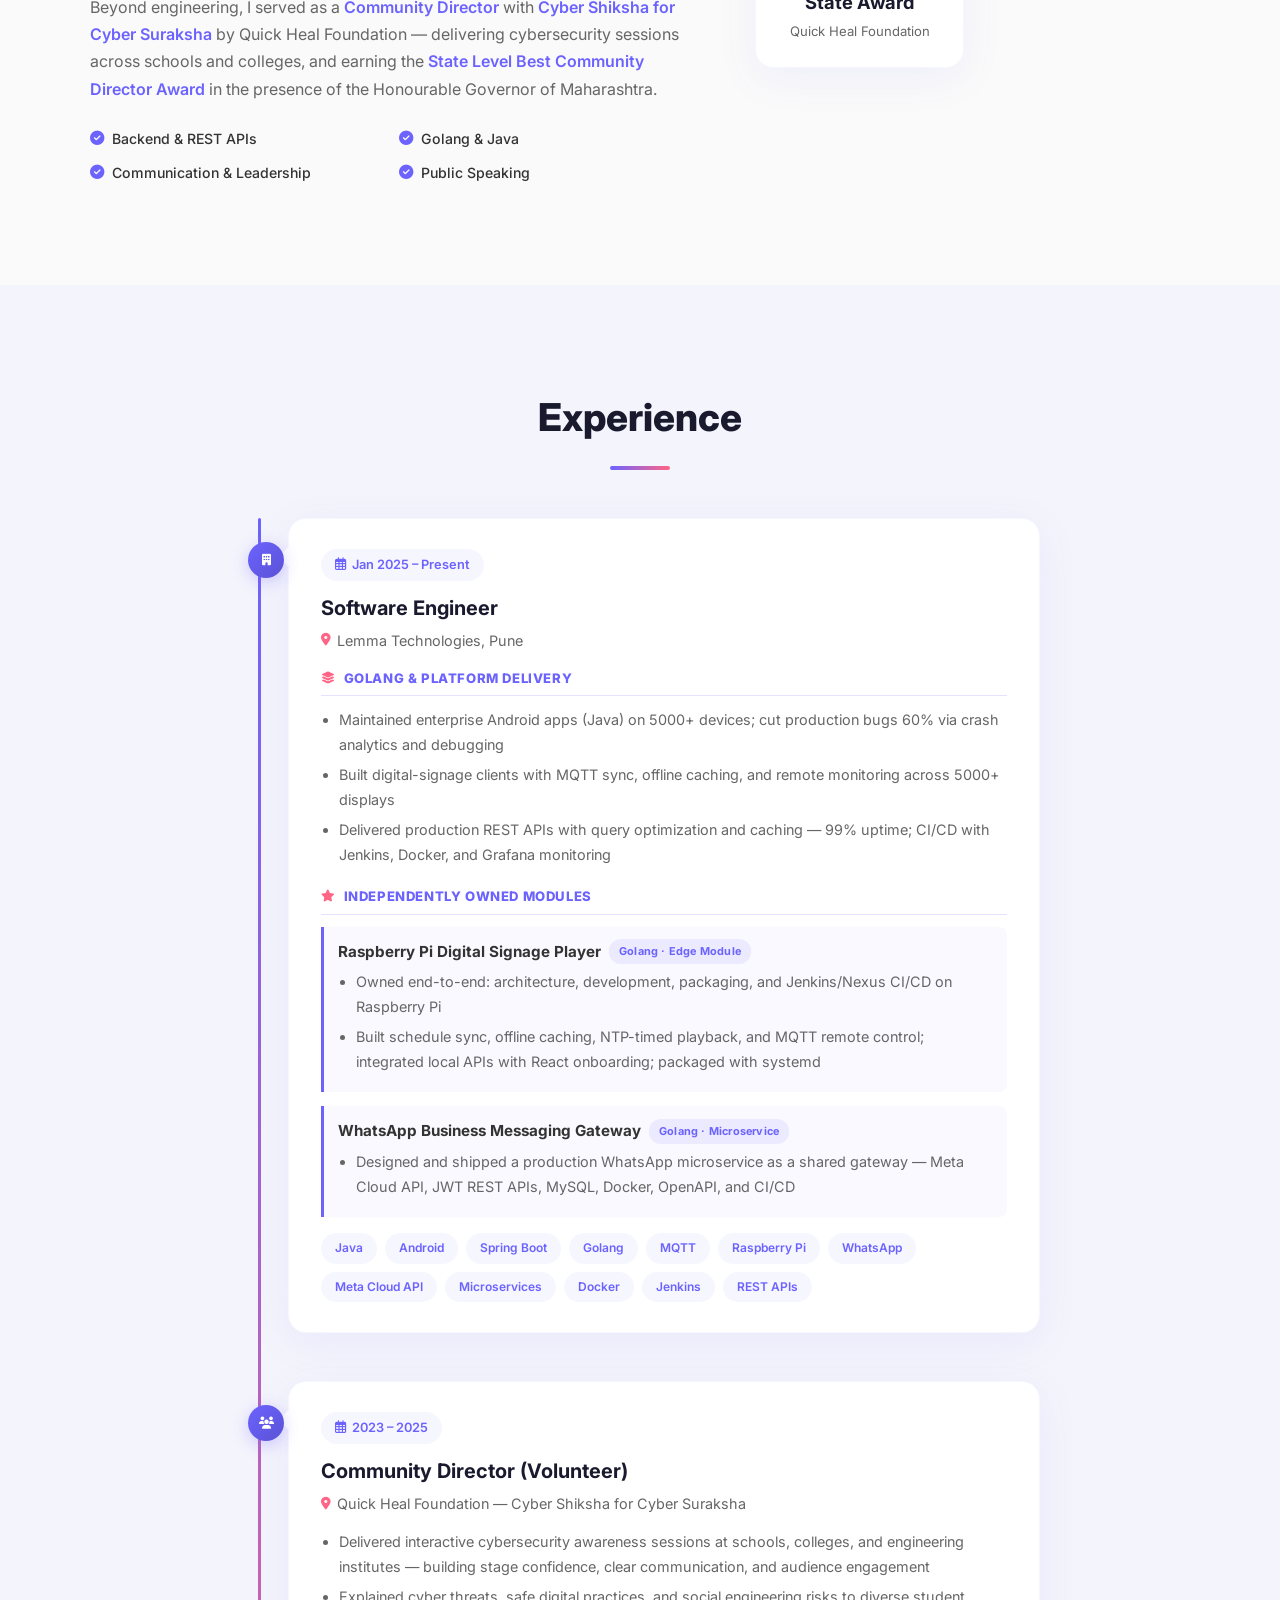
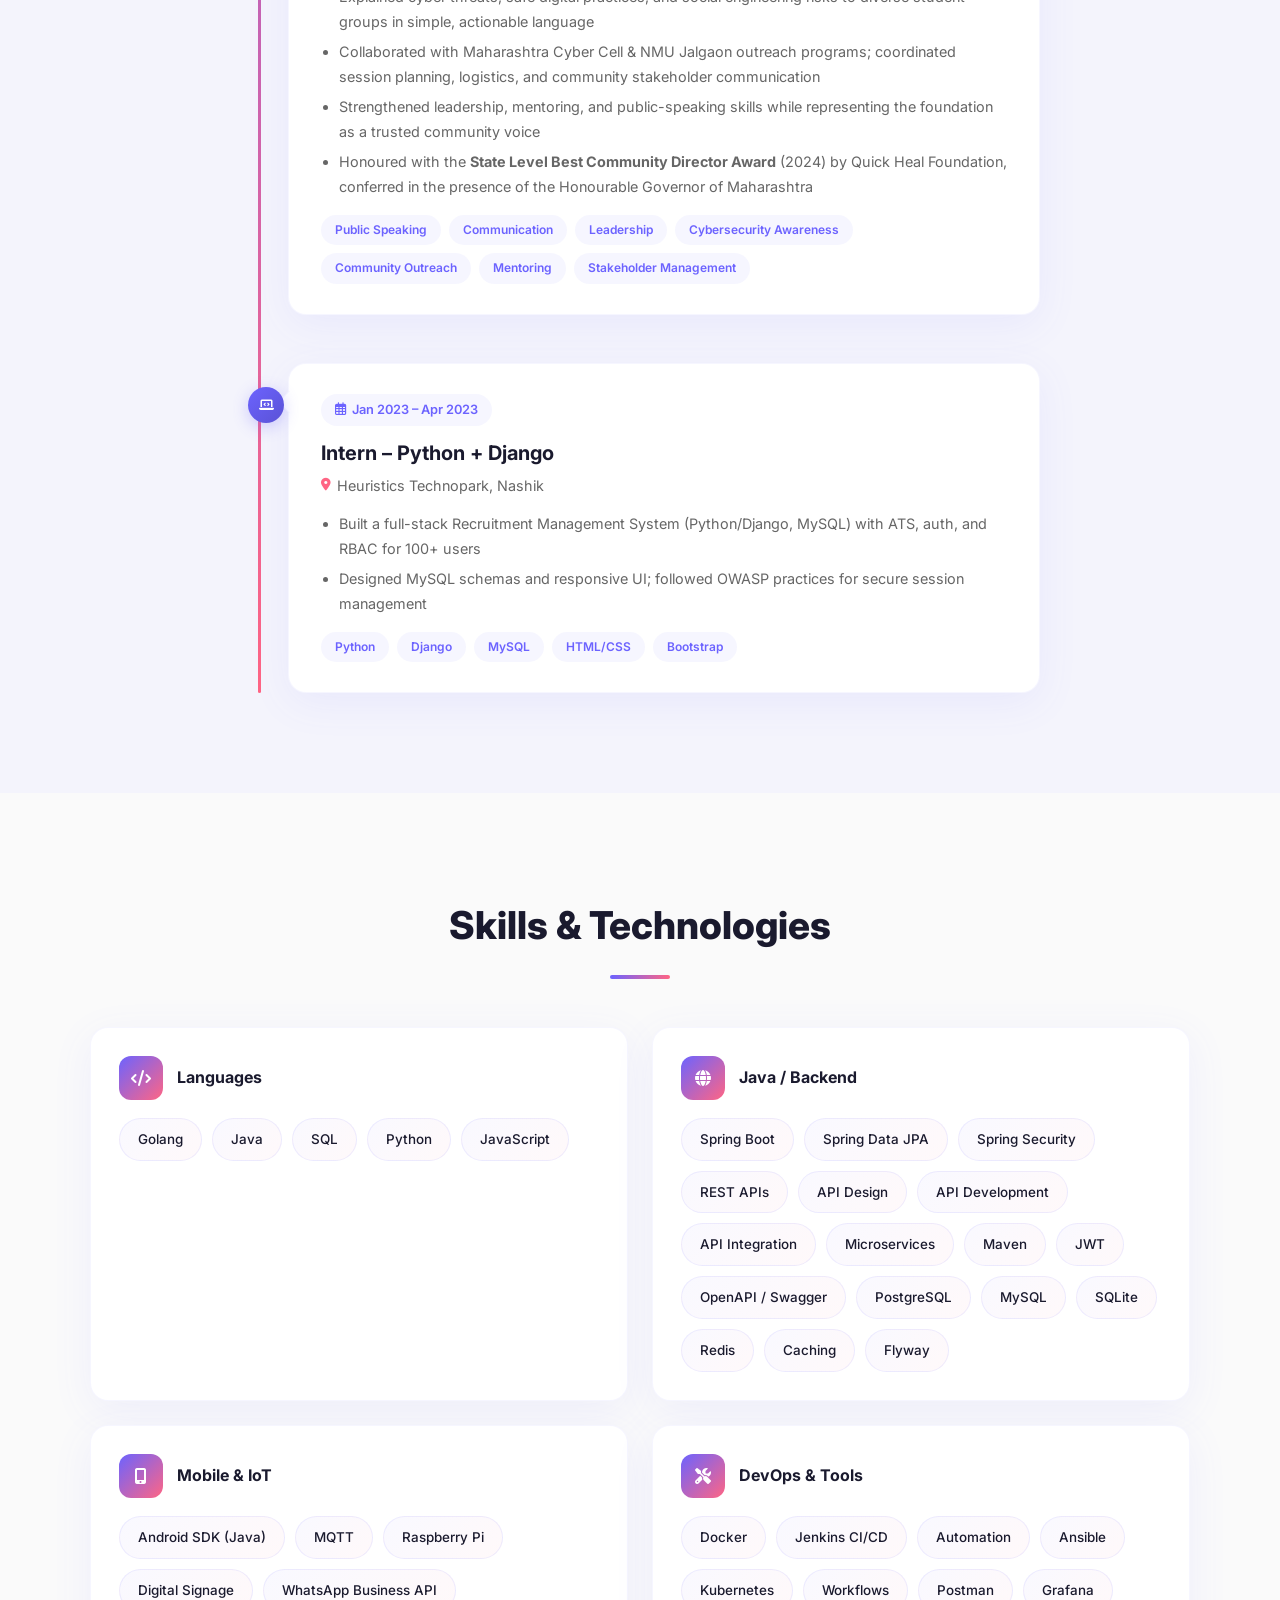
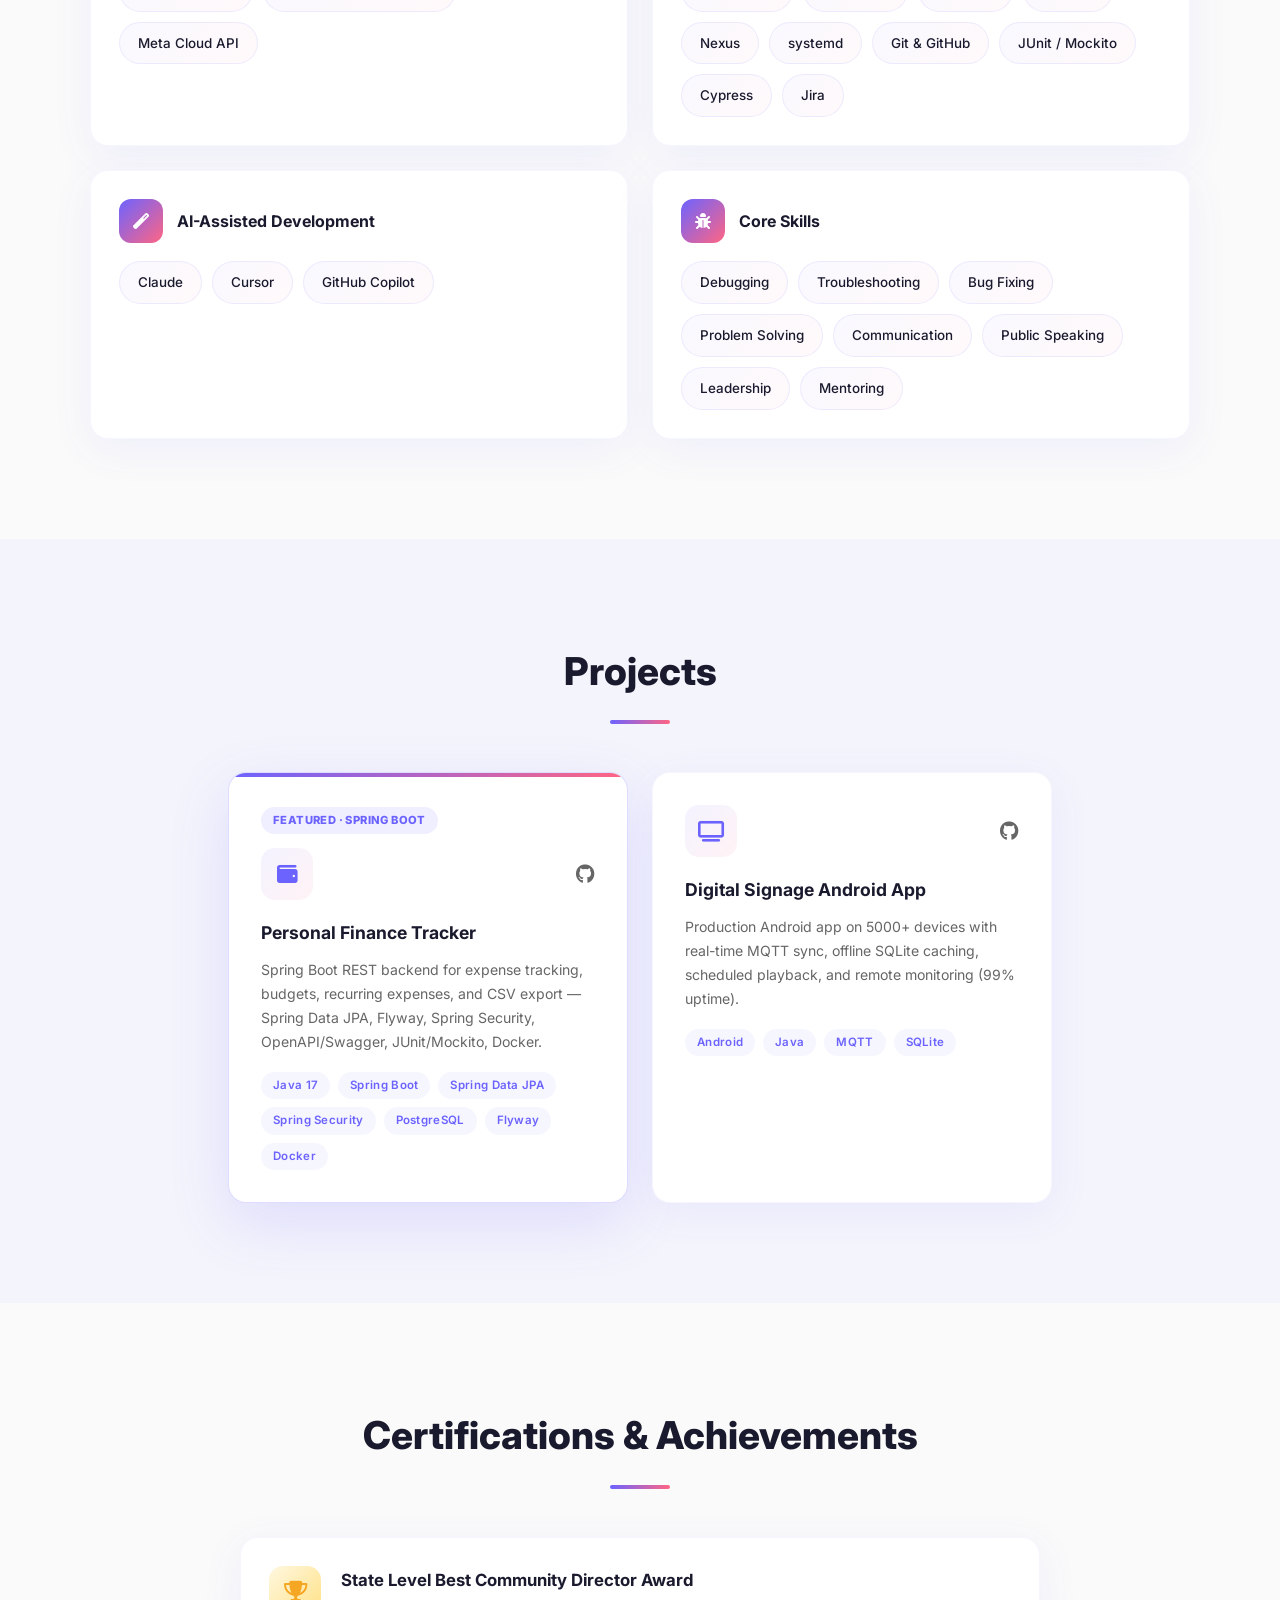
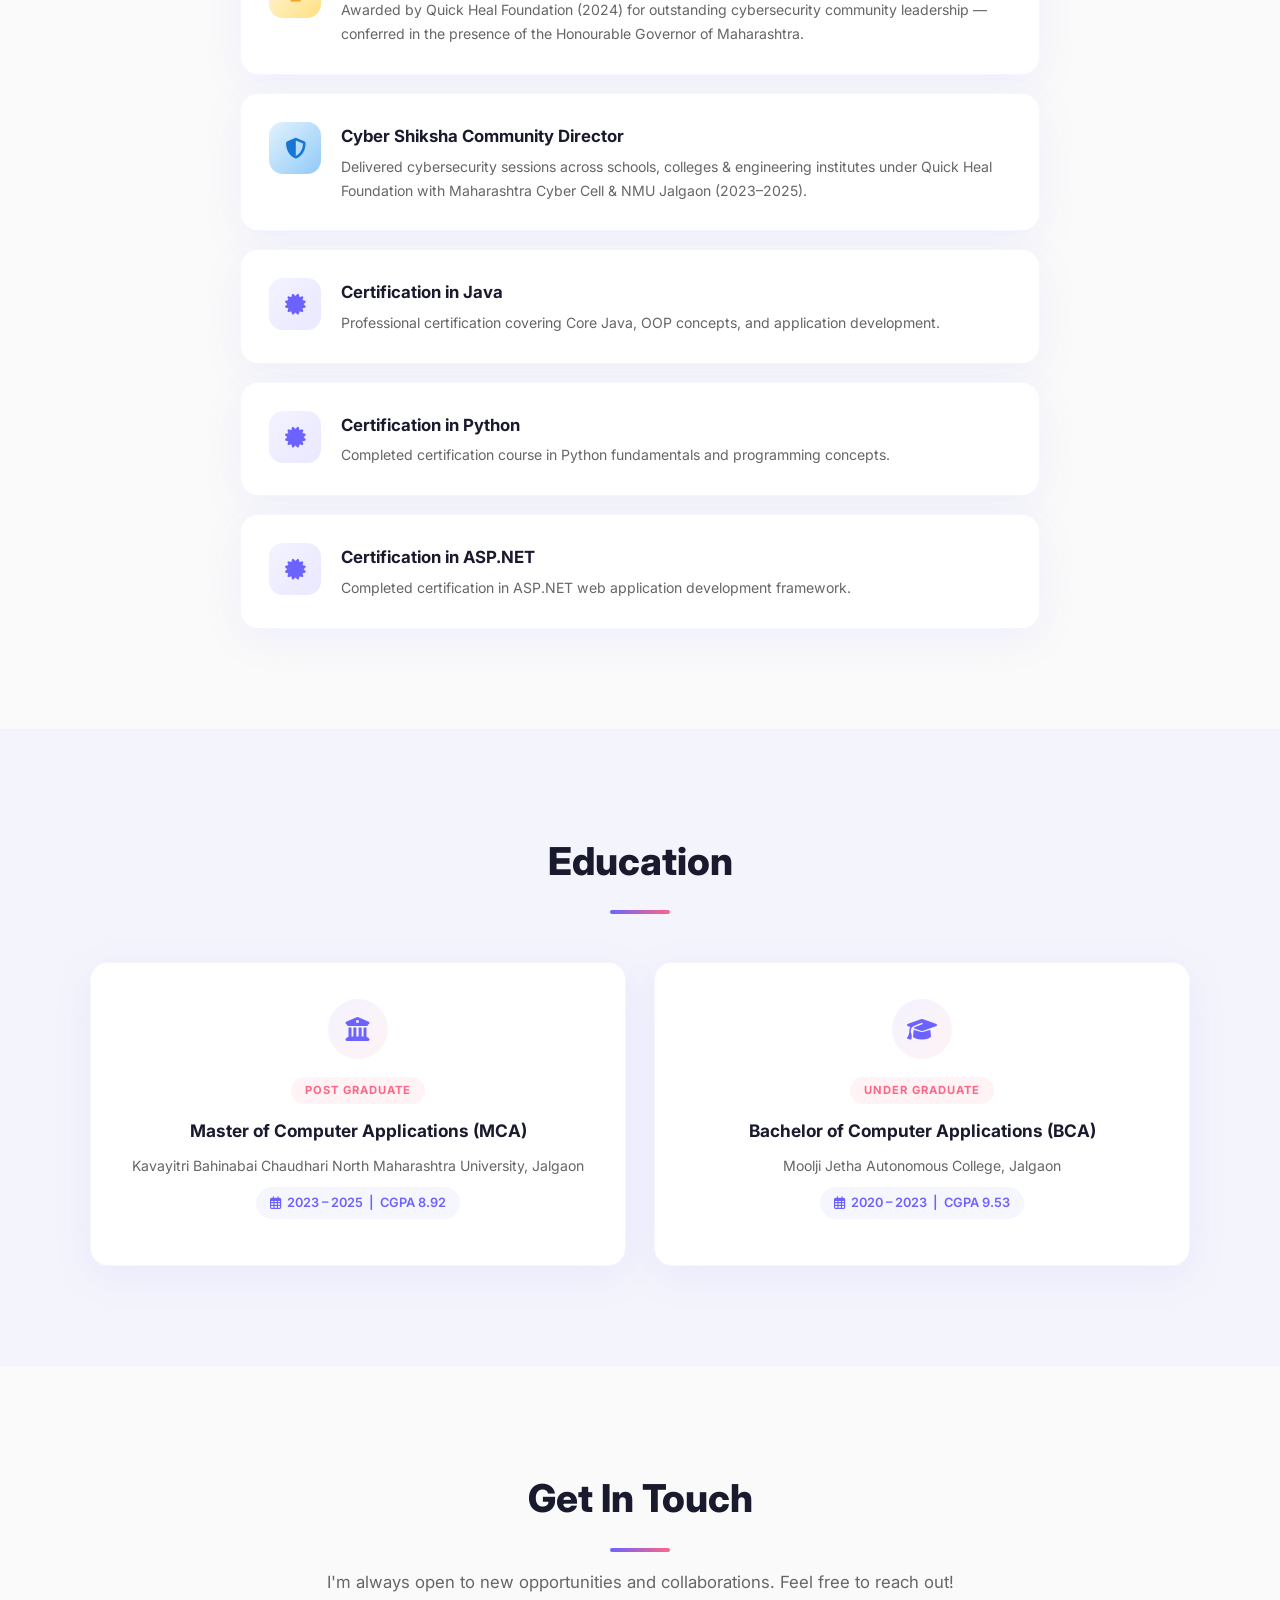
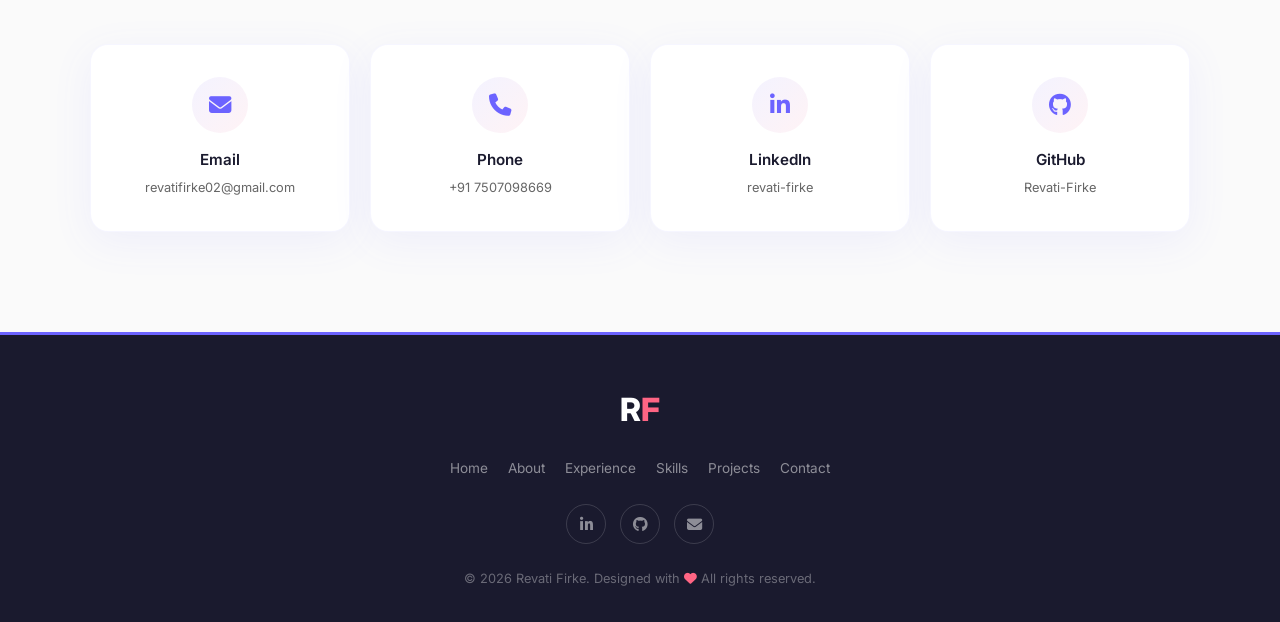
==== commit 1706b39c: "Refactor resumes and HTML templates: remove LLM & AI Agents section, update skills, and adjust certi" ====
--- a/index.html
+++ b/index.html
@@ -455,16 +455,6 @@
           </div>
           <div class="skill-category">
             <div class="skill-category-header">
-              <div class="skill-icon-wrap"><i class="fas fa-robot"></i></div>
-              <h3>LLM &amp; AI Agents</h3>
-            </div>
-            <div class="skill-items">
-              <div class="skill-chip">LLM</div>
-              <div class="skill-chip">AI Agents</div>
-            </div>
-          </div>
-          <div class="skill-category">
-            <div class="skill-category-header">
               <div class="skill-icon-wrap"><i class="fas fa-magic"></i></div>
               <h3>AI-Assisted Development</h3>
             </div>
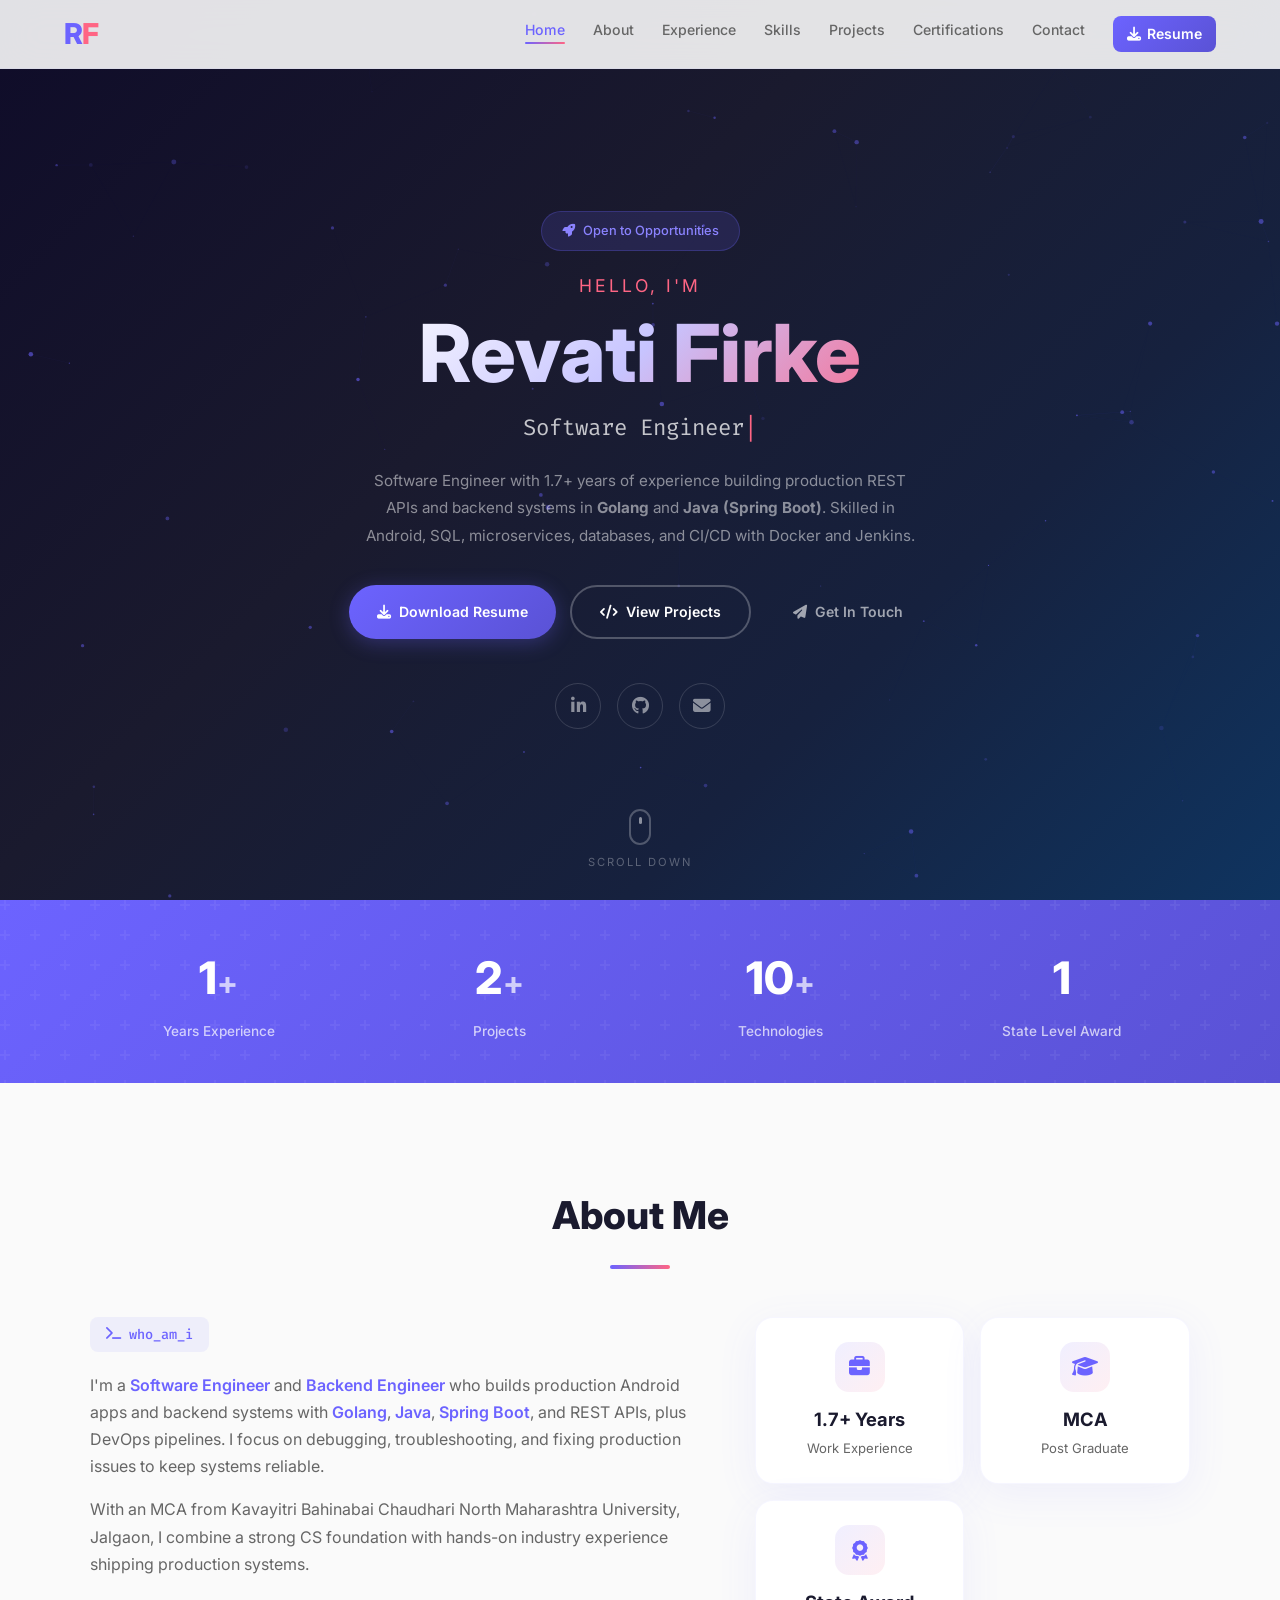
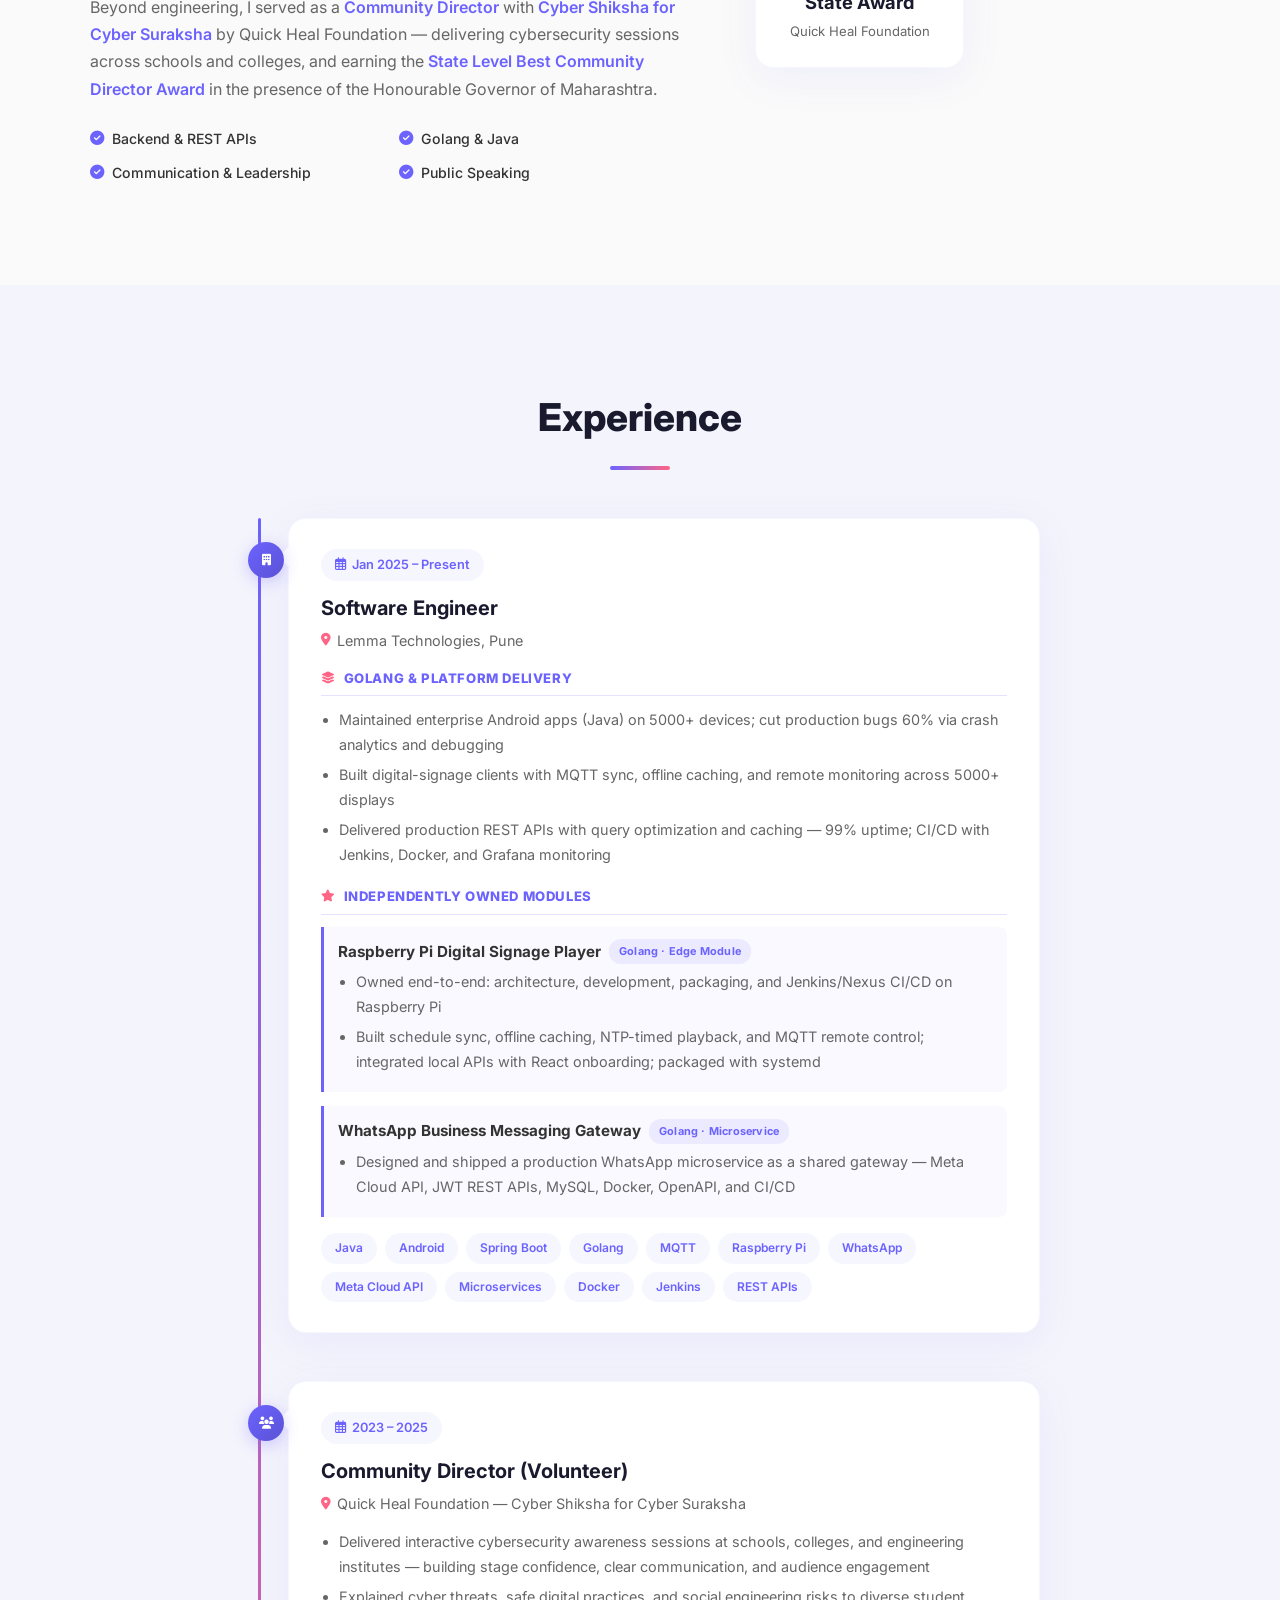
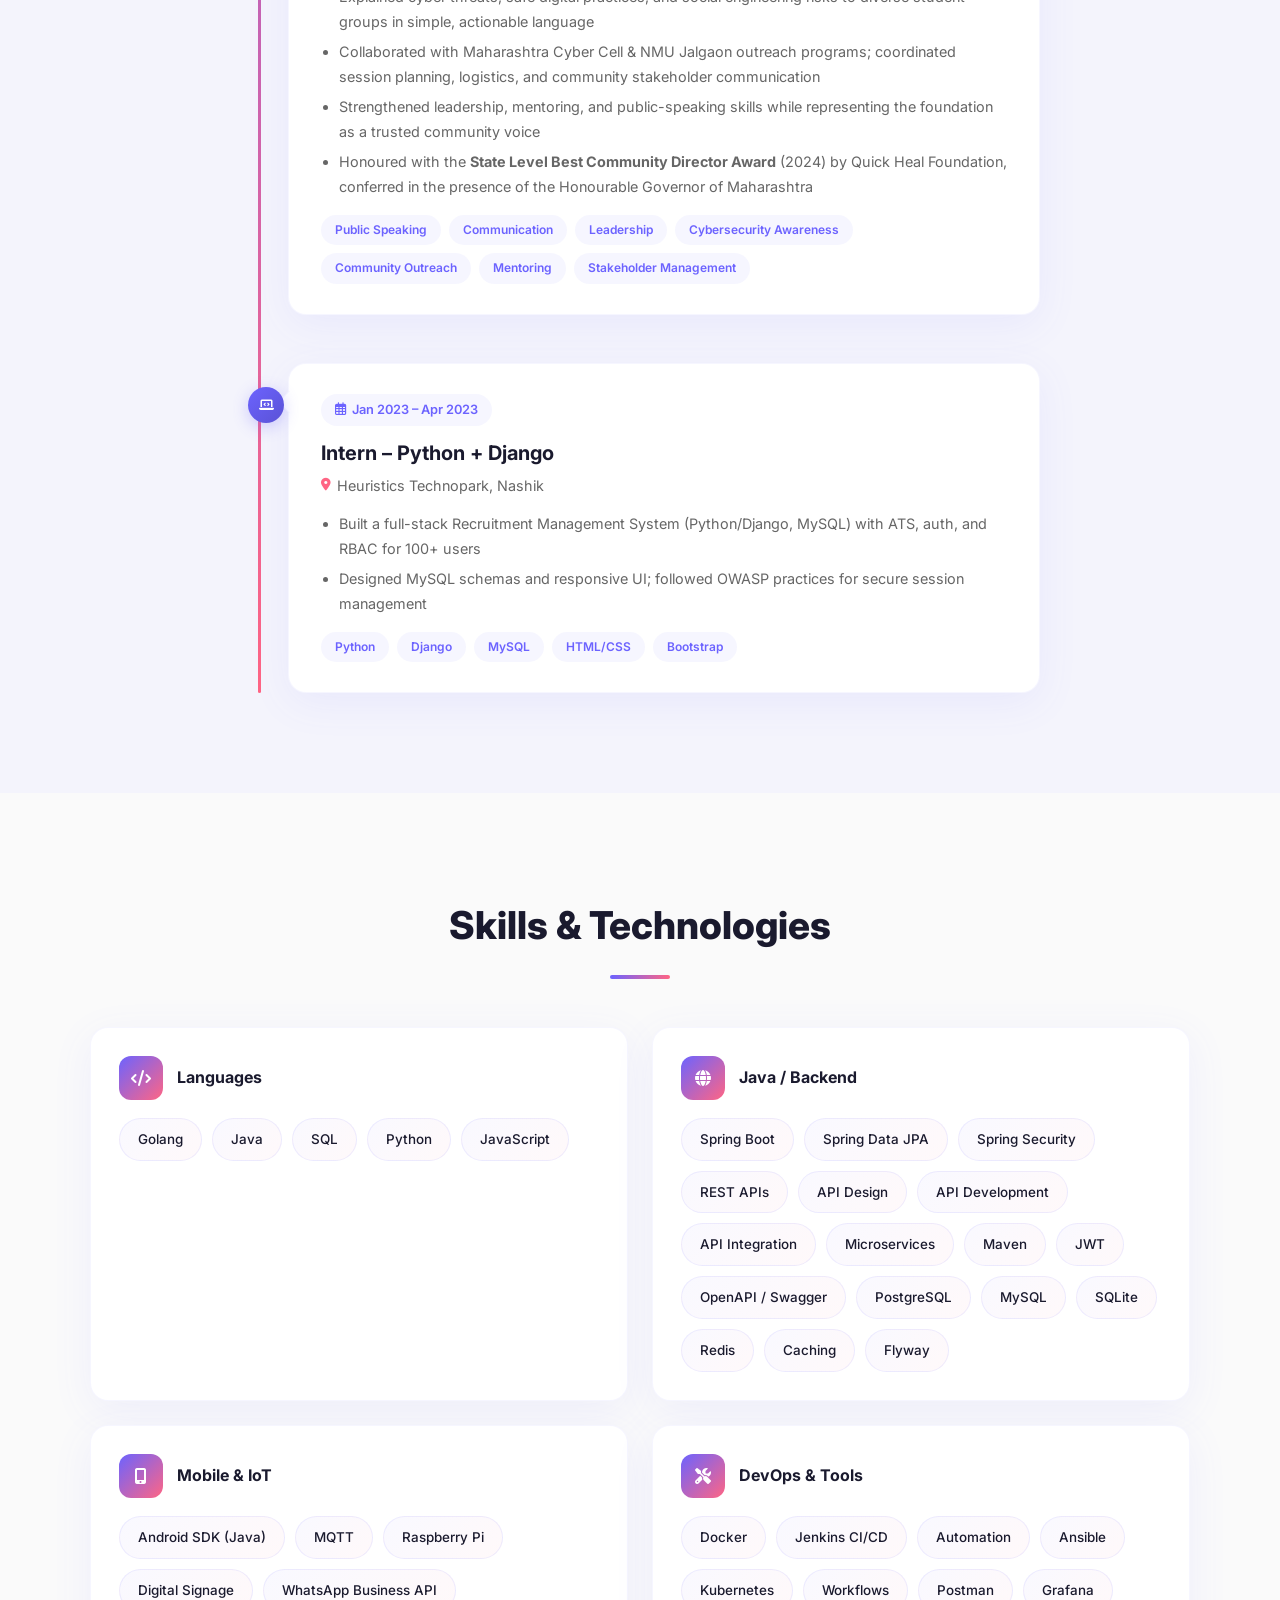
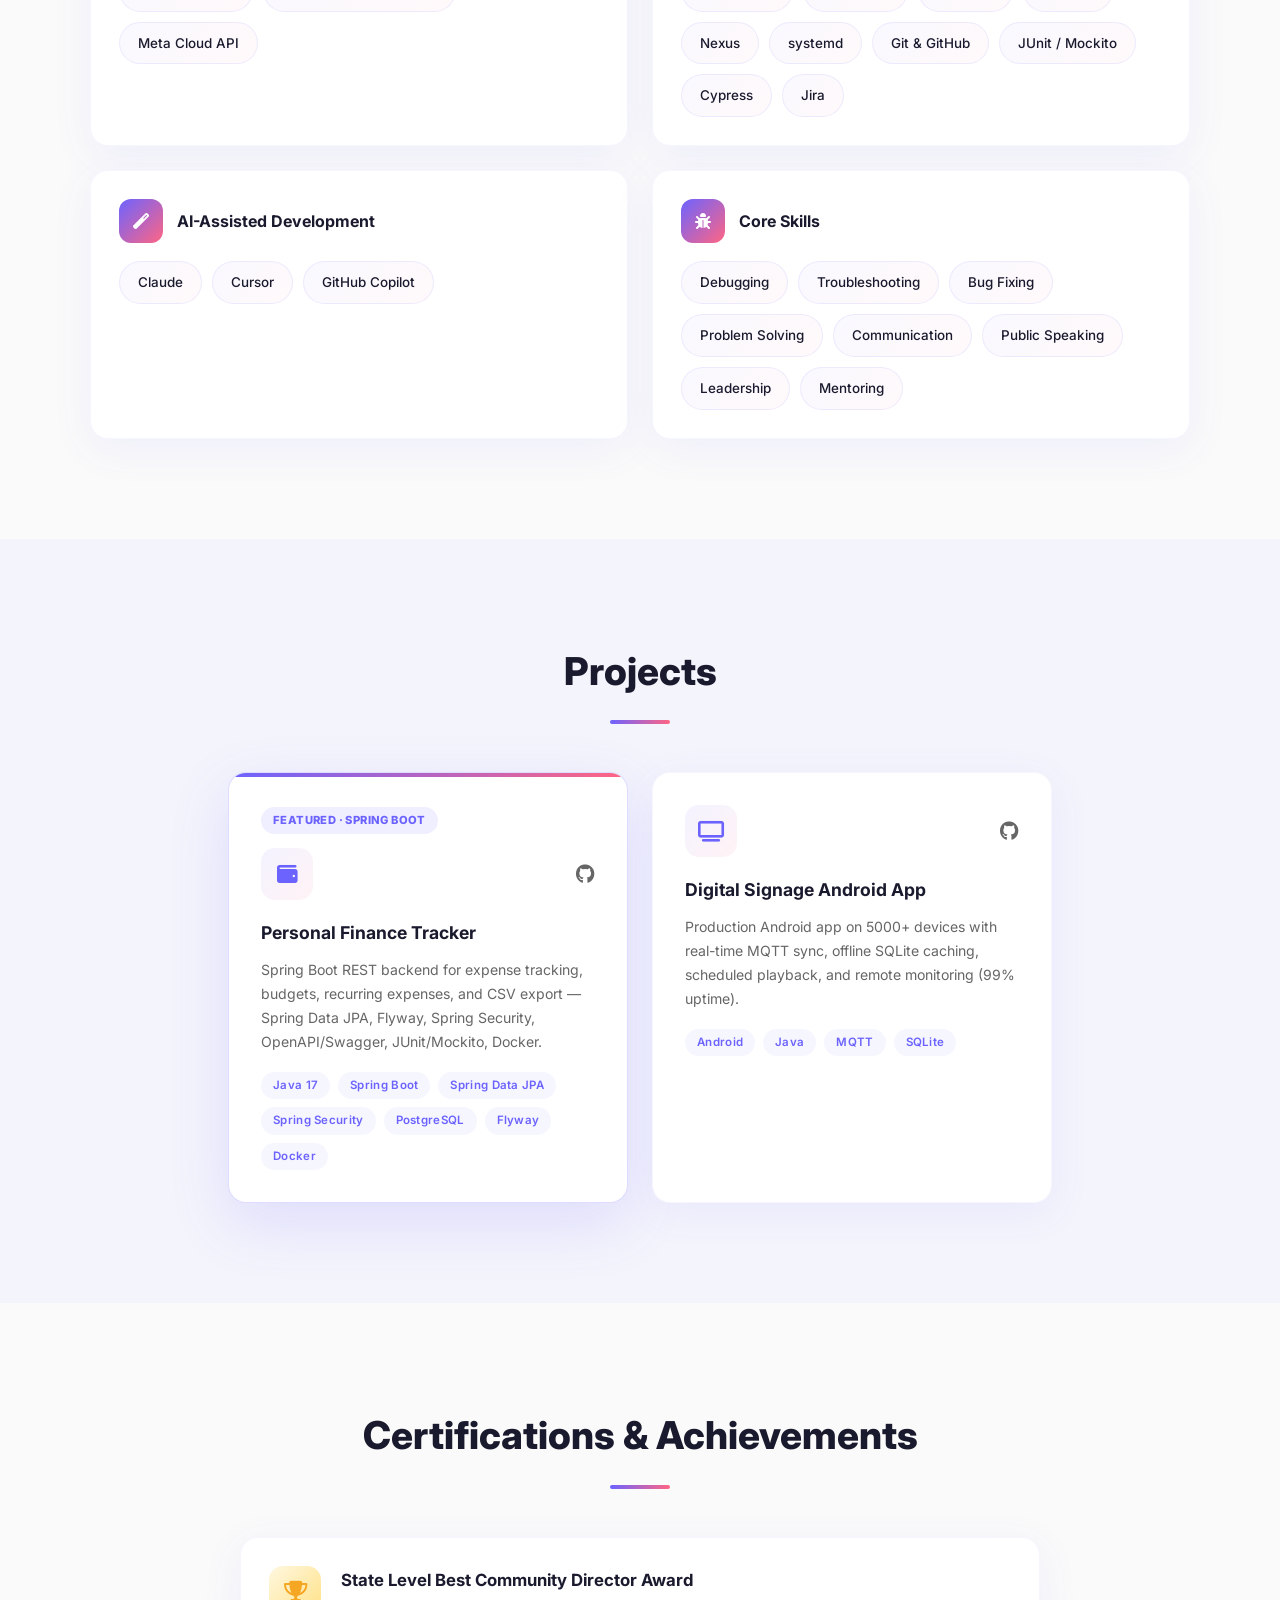
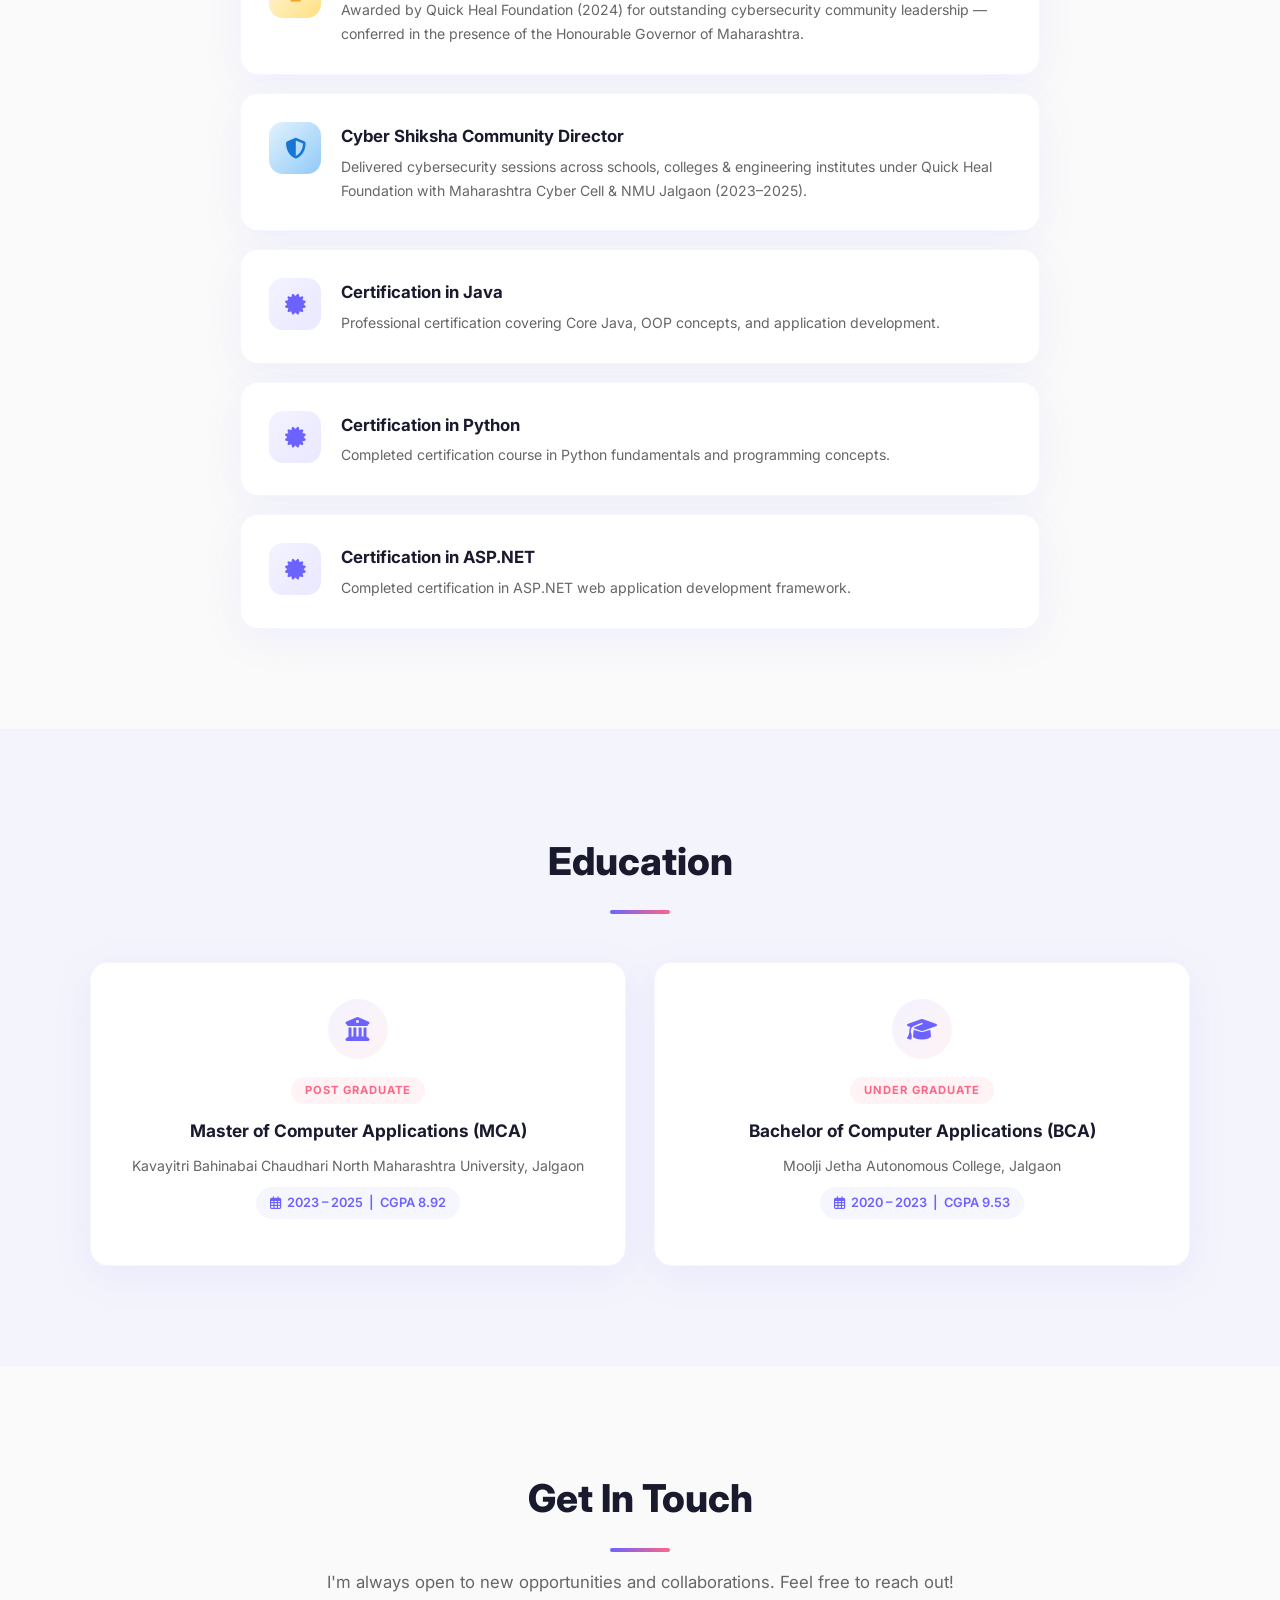
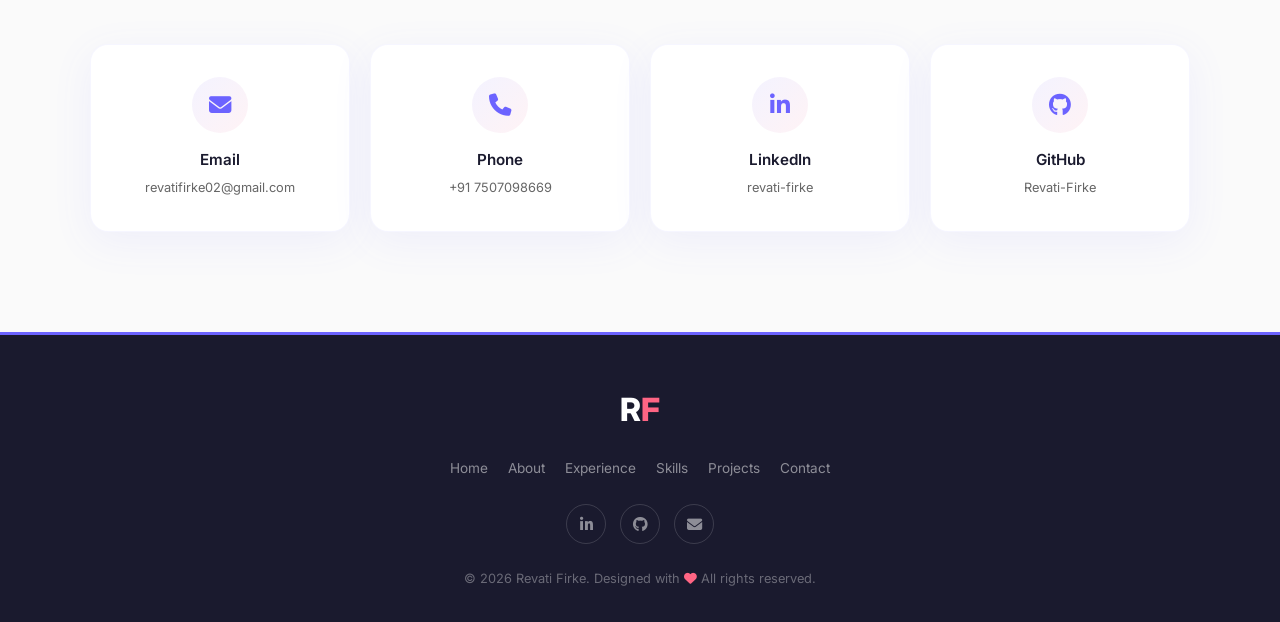
==== commit 7c4b82b7: "update" ====
--- a/index.html
+++ b/index.html
@@ -46,7 +46,7 @@
           <li><a href="#contact">Contact</a></li>
           <li>
             <a
-              href="resume.html"
+              href="resume-backend.html"
               class="nav-resume"
               target="_blank"
               rel="noopener"
@@ -81,7 +81,7 @@
         </p>
         <div class="hero-btns">
           <a
-            href="resume.html"
+            href="resume-backend.html"
             class="btn btn-primary"
             target="_blank"
             rel="noopener"
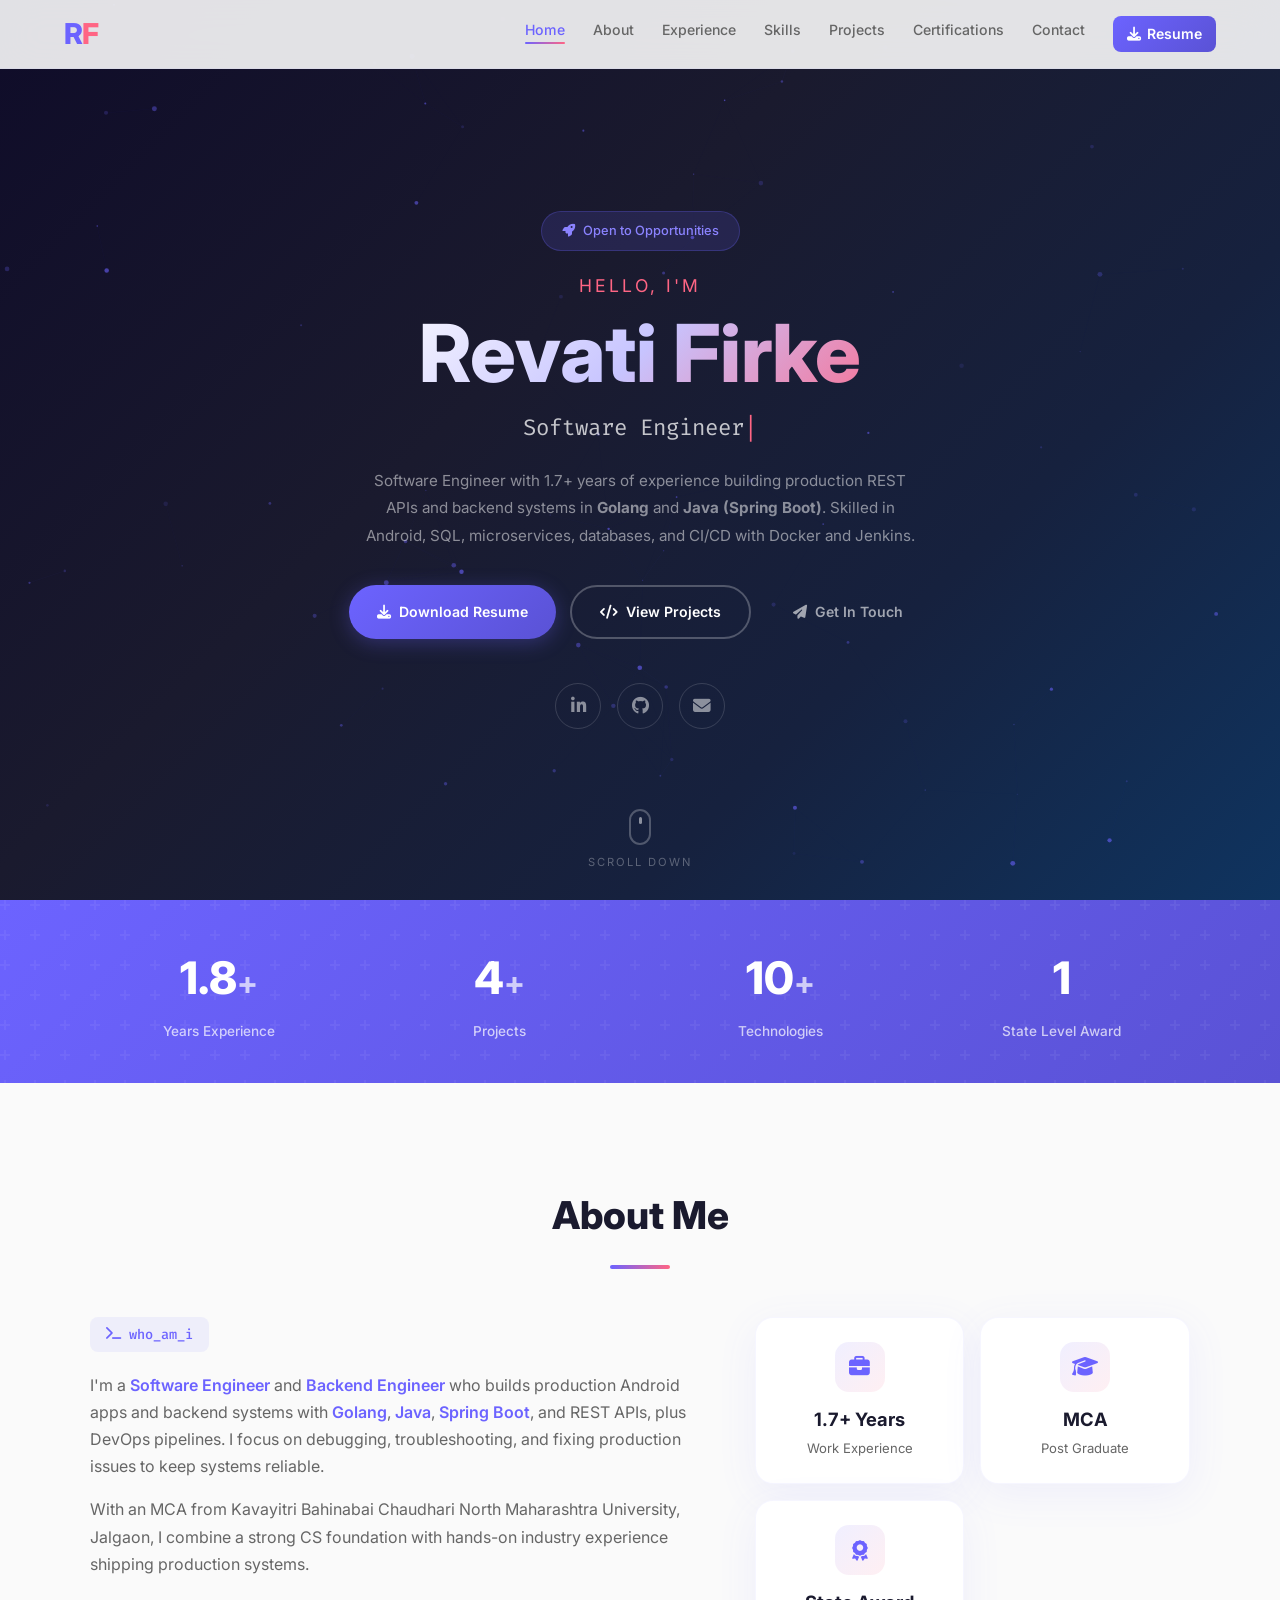
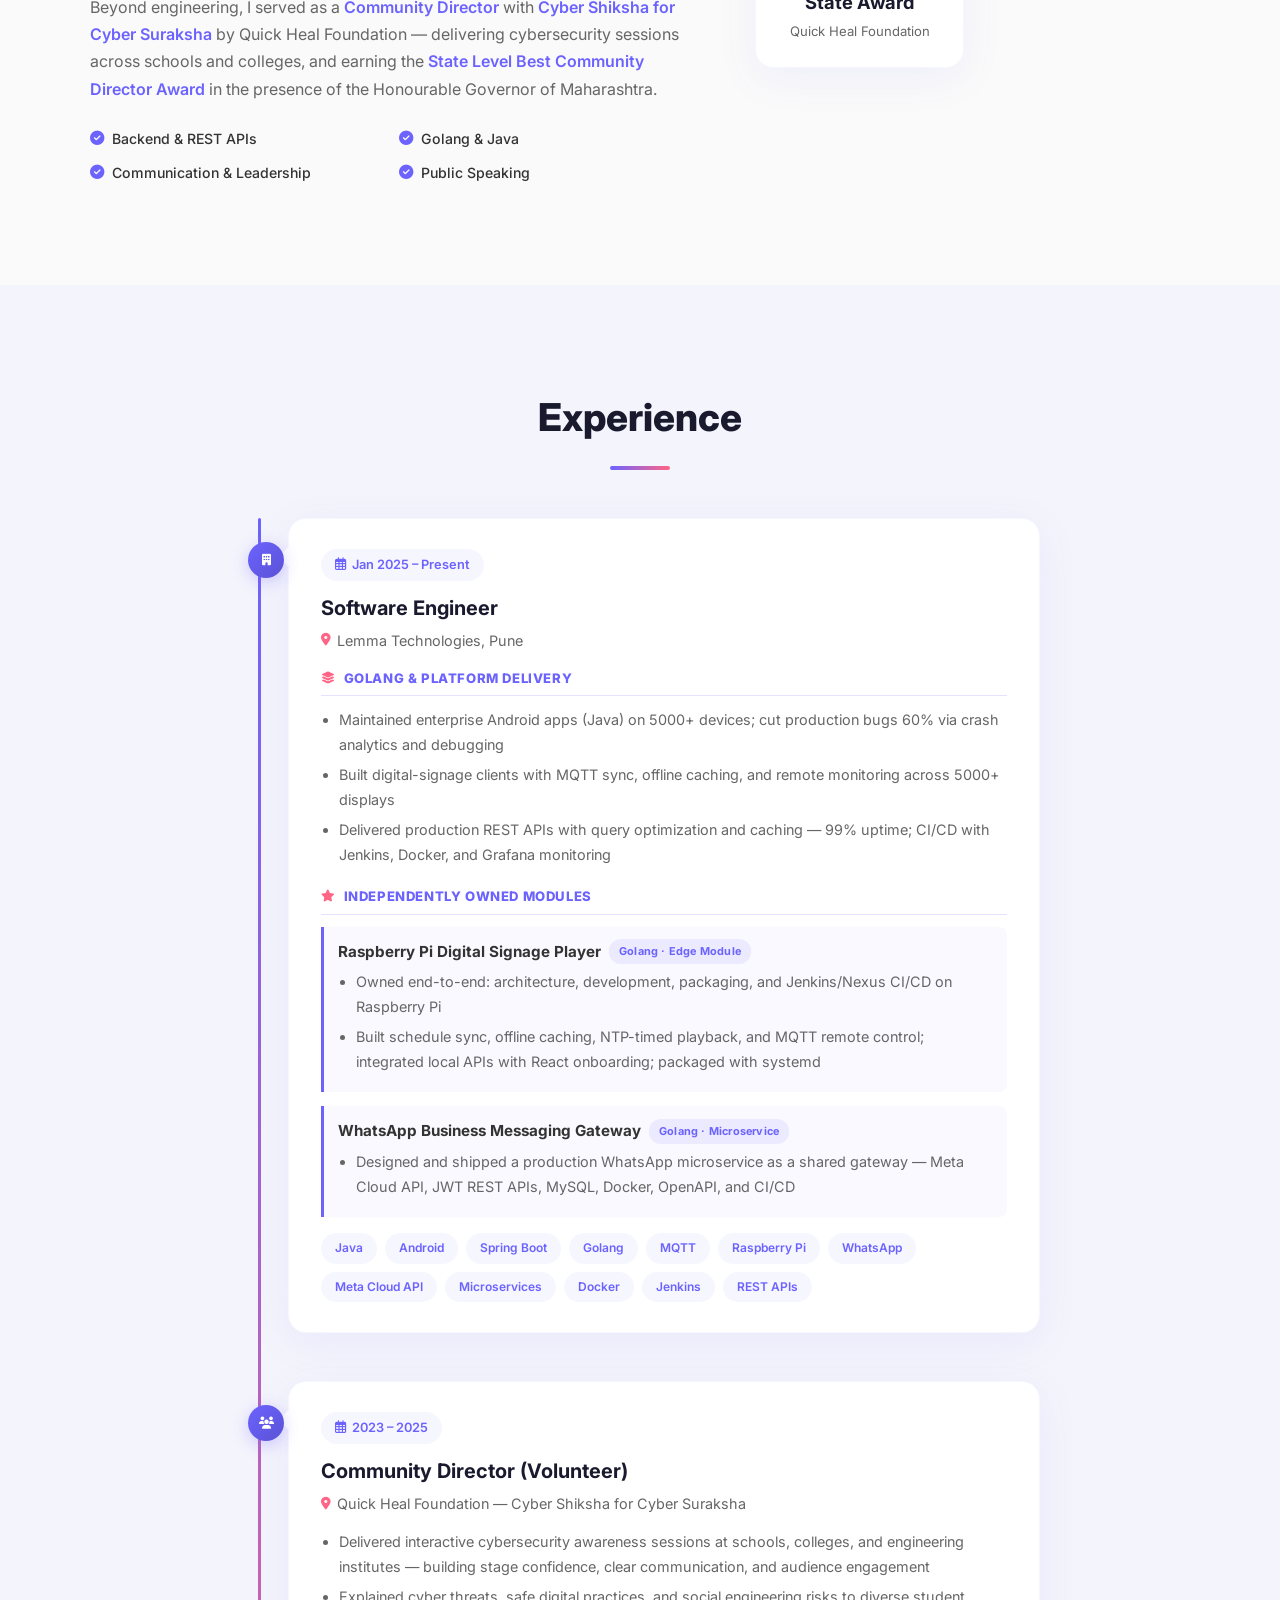
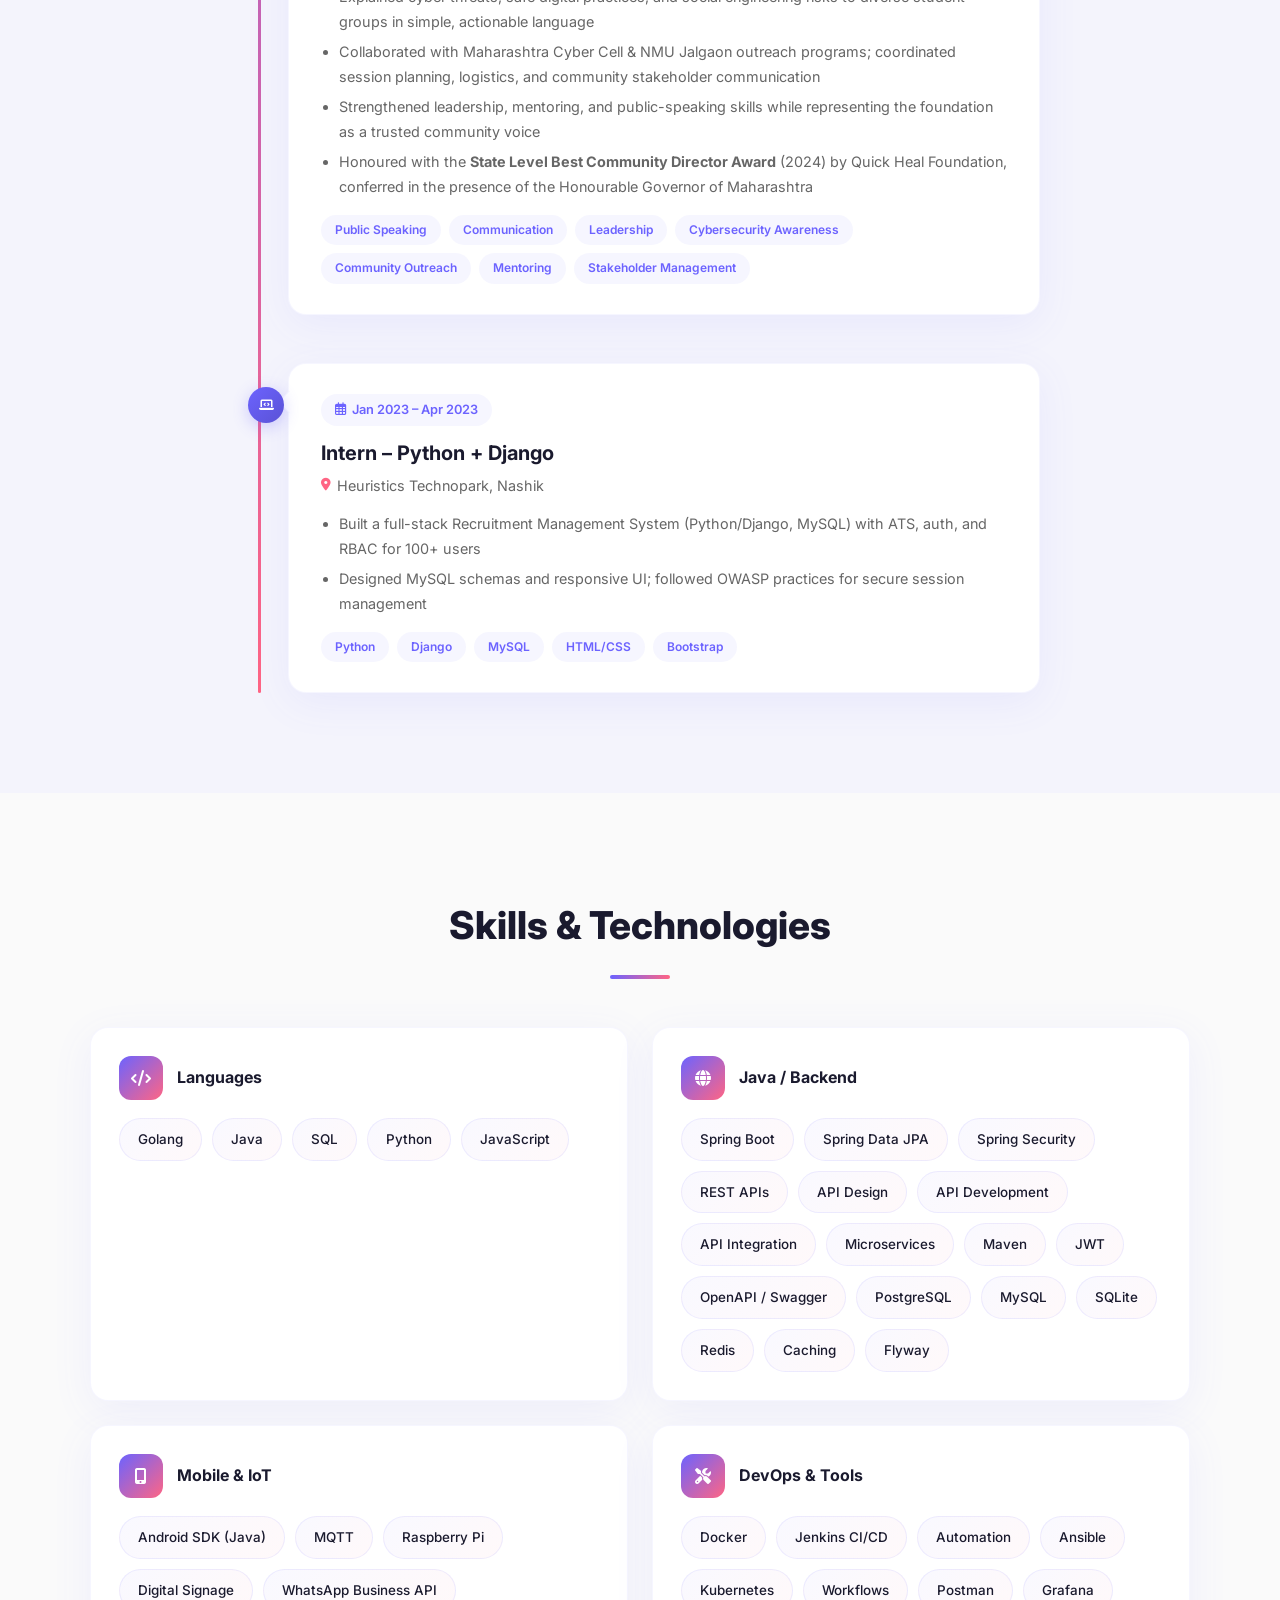
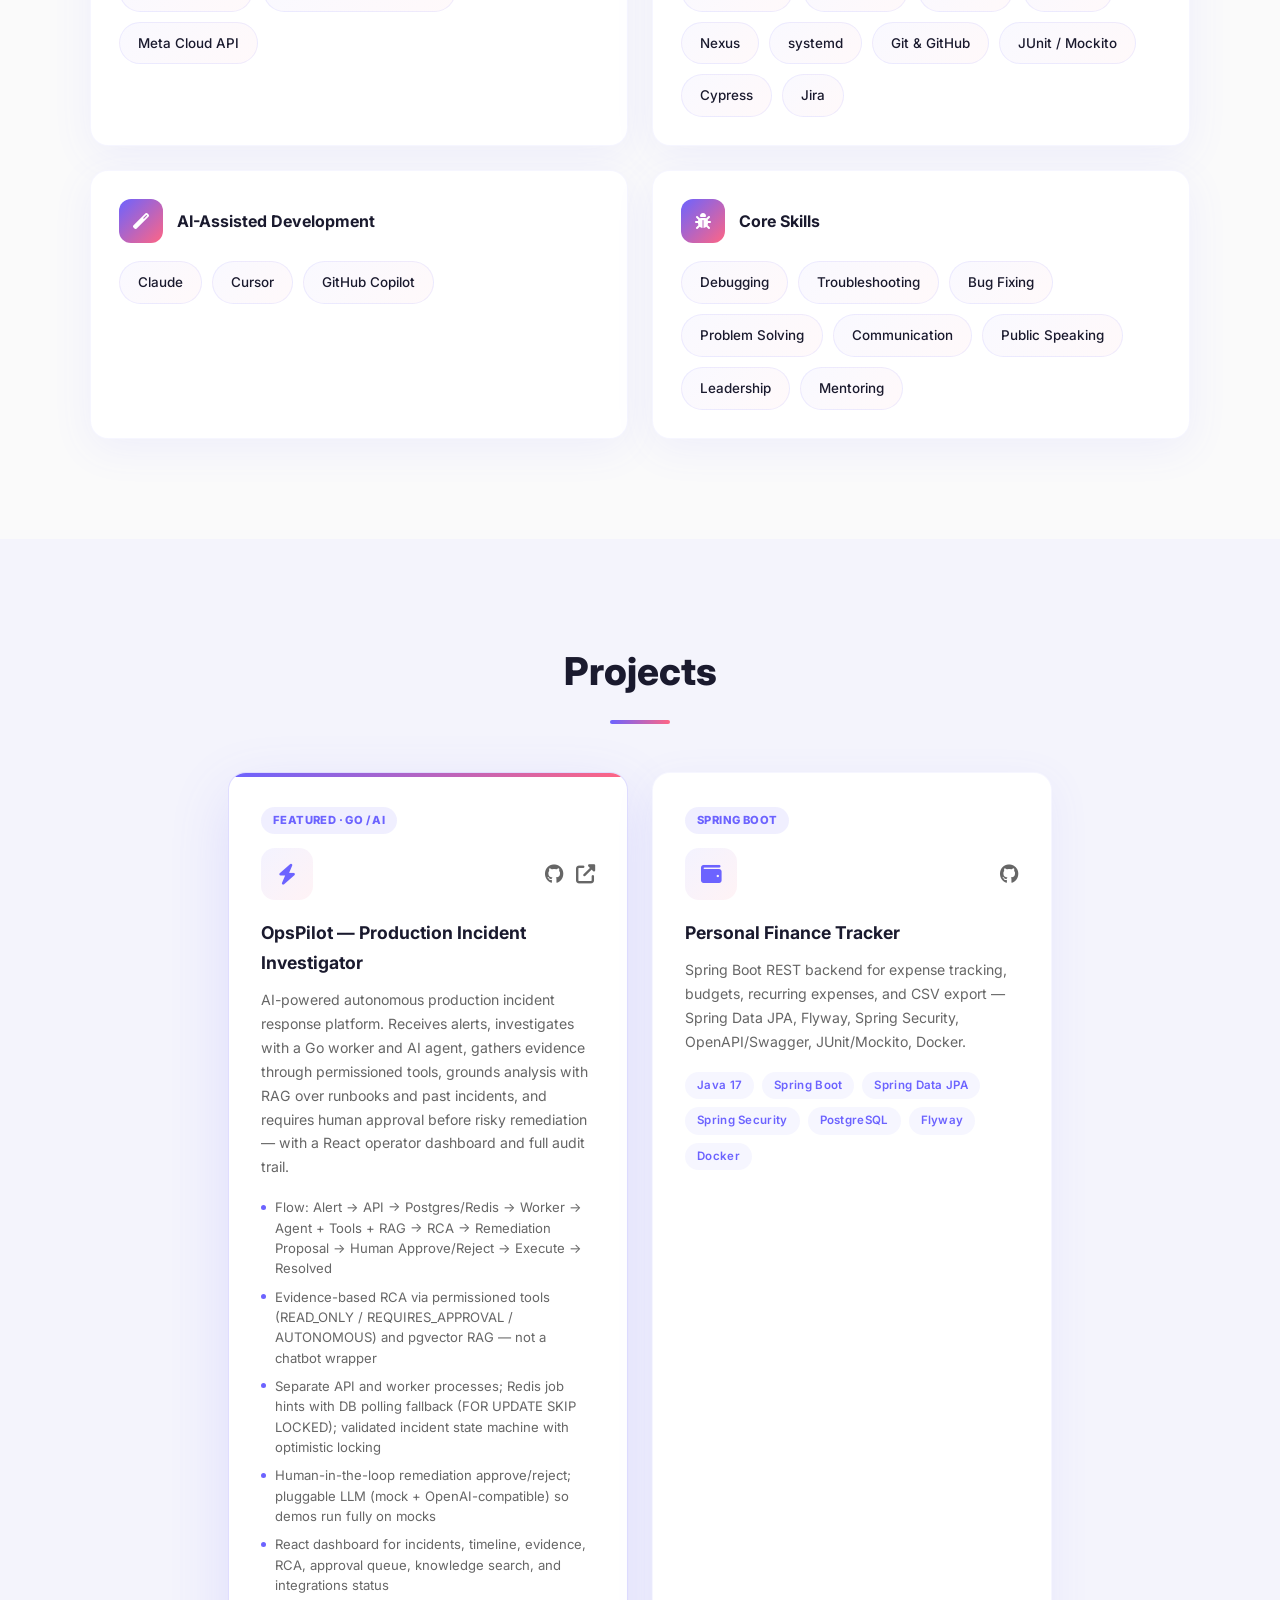
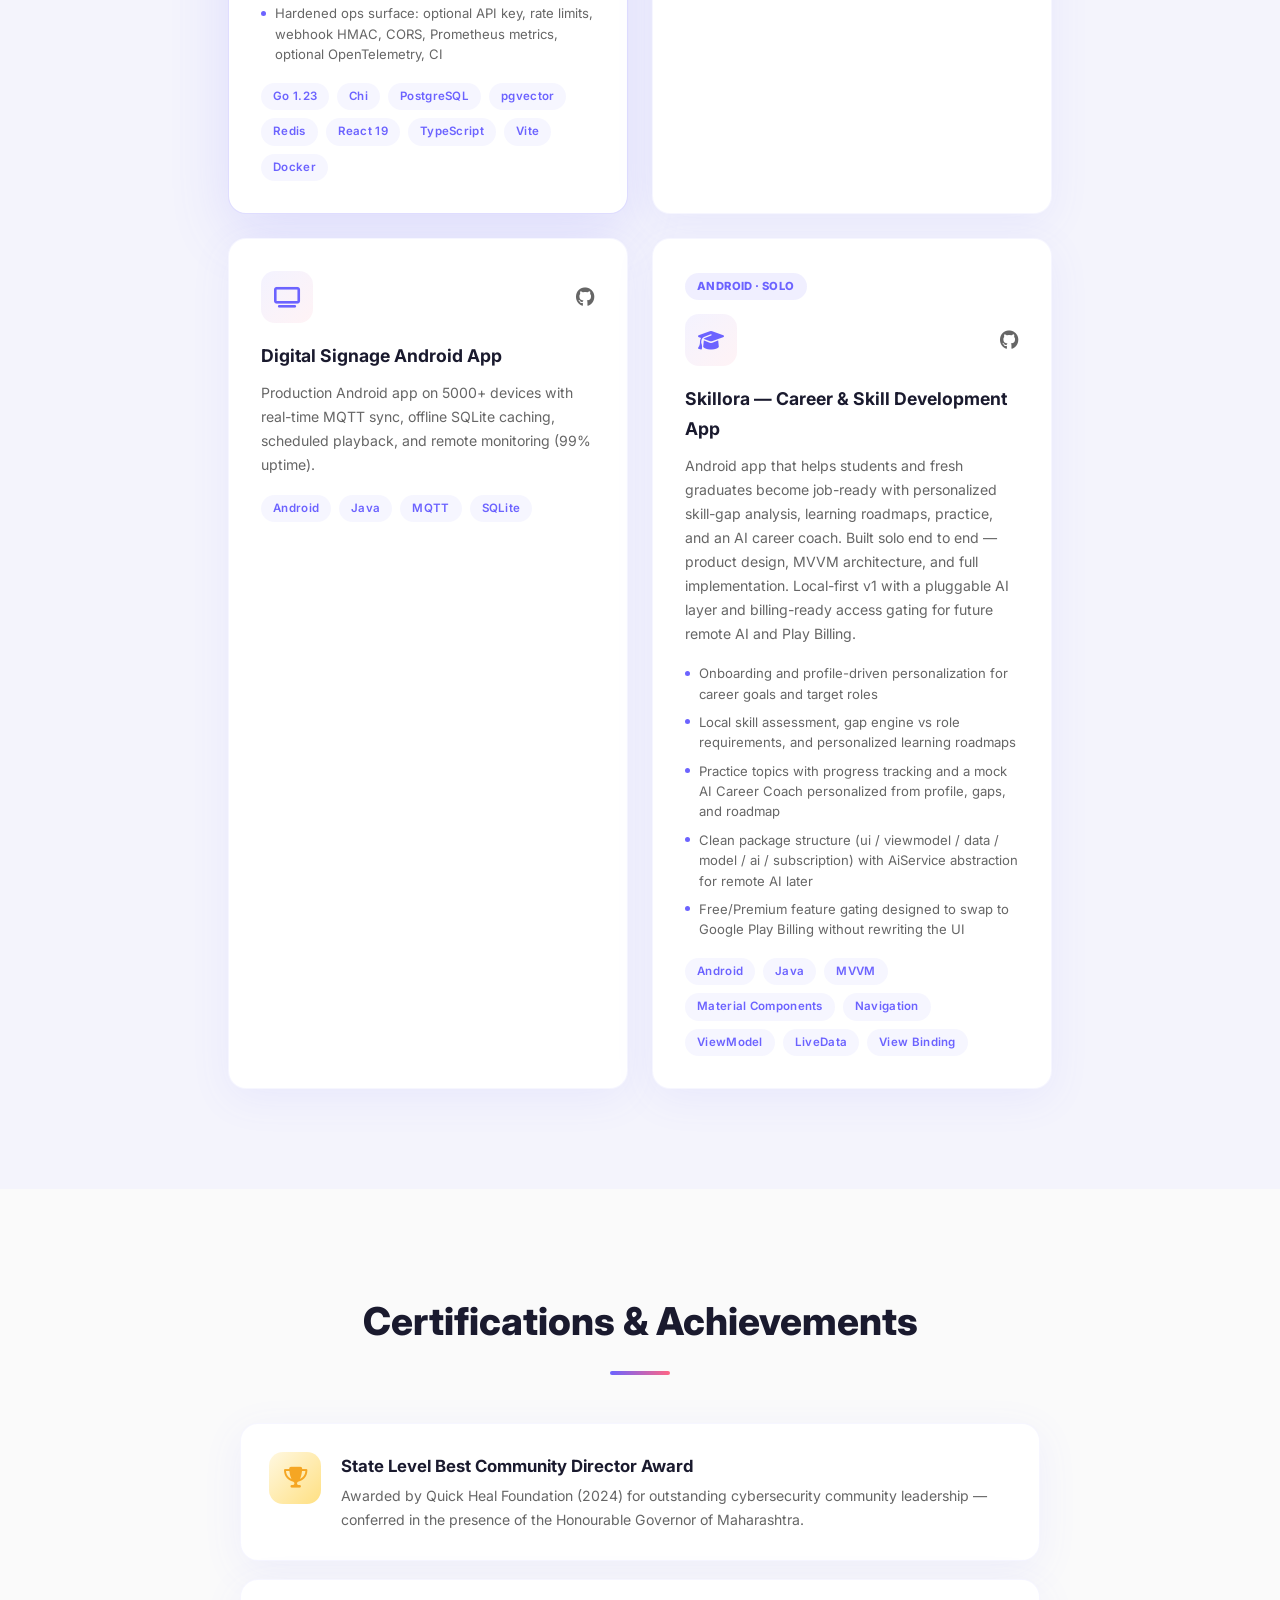
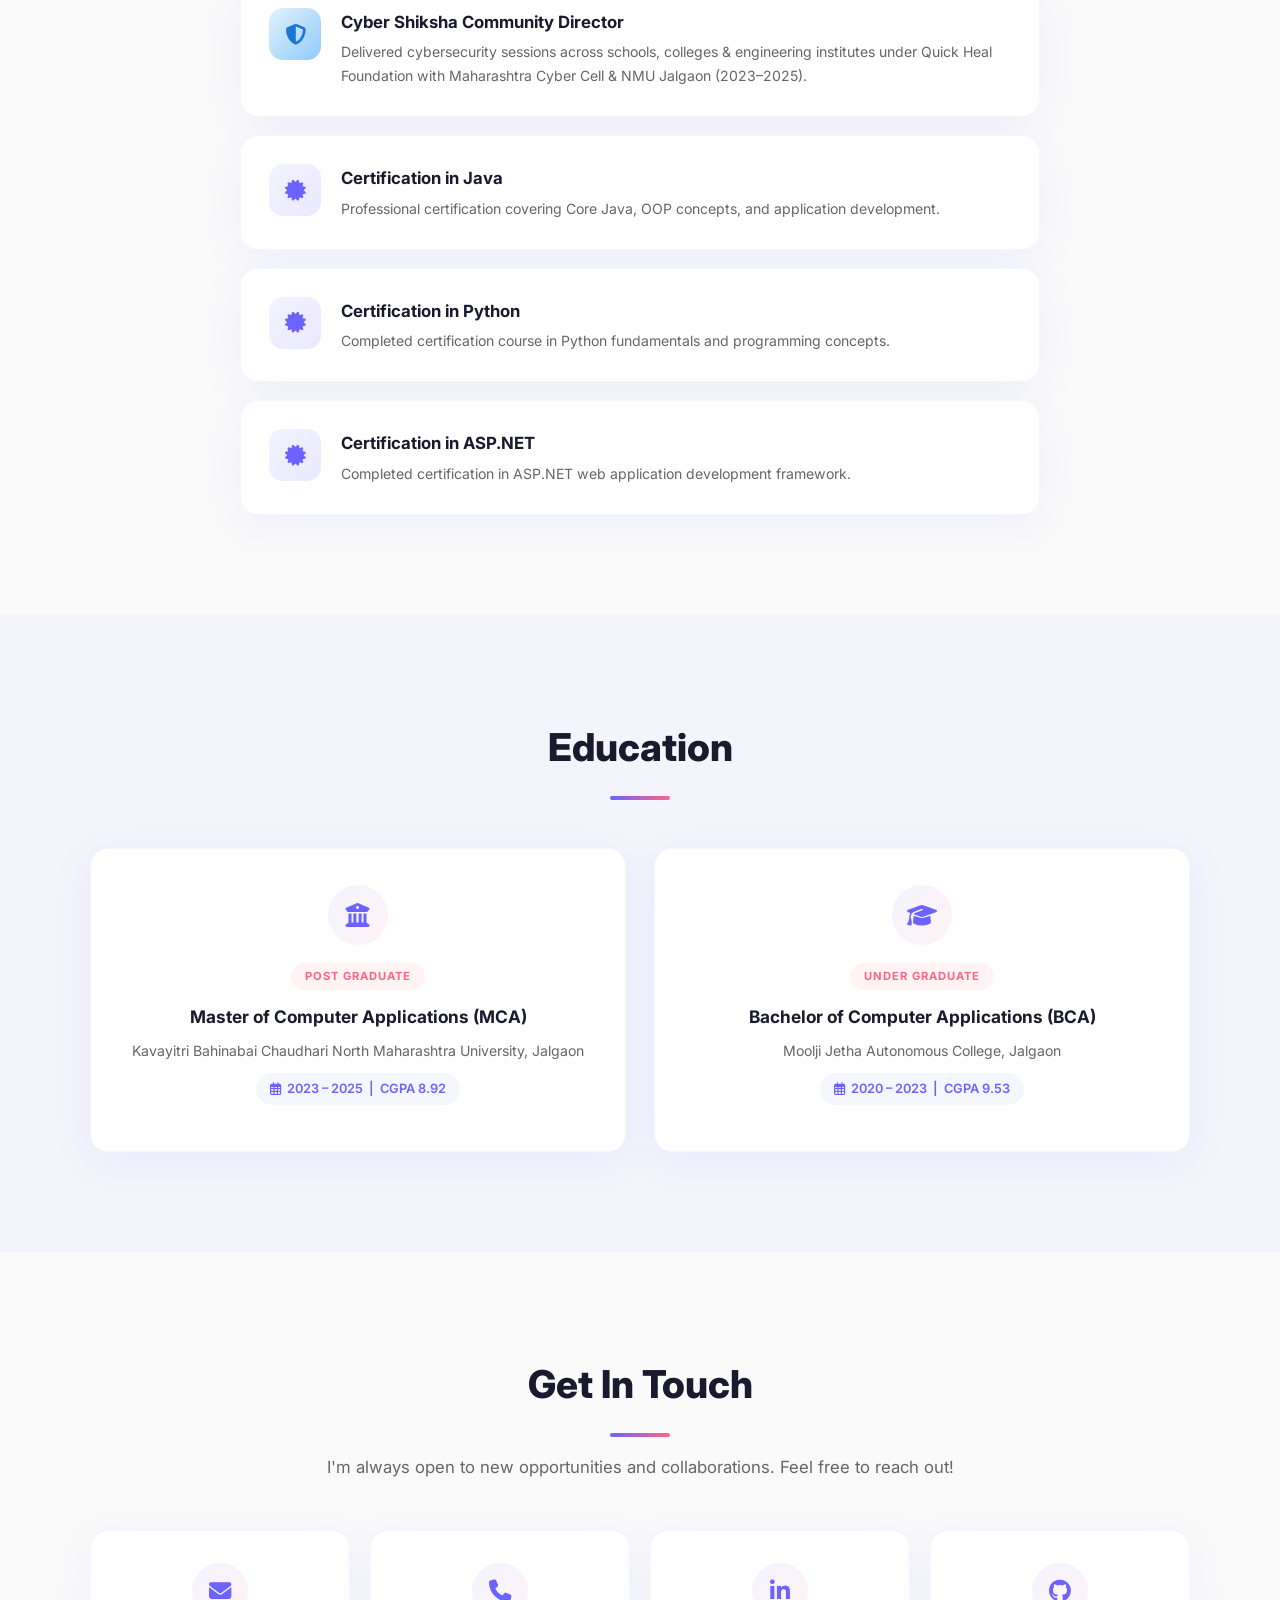
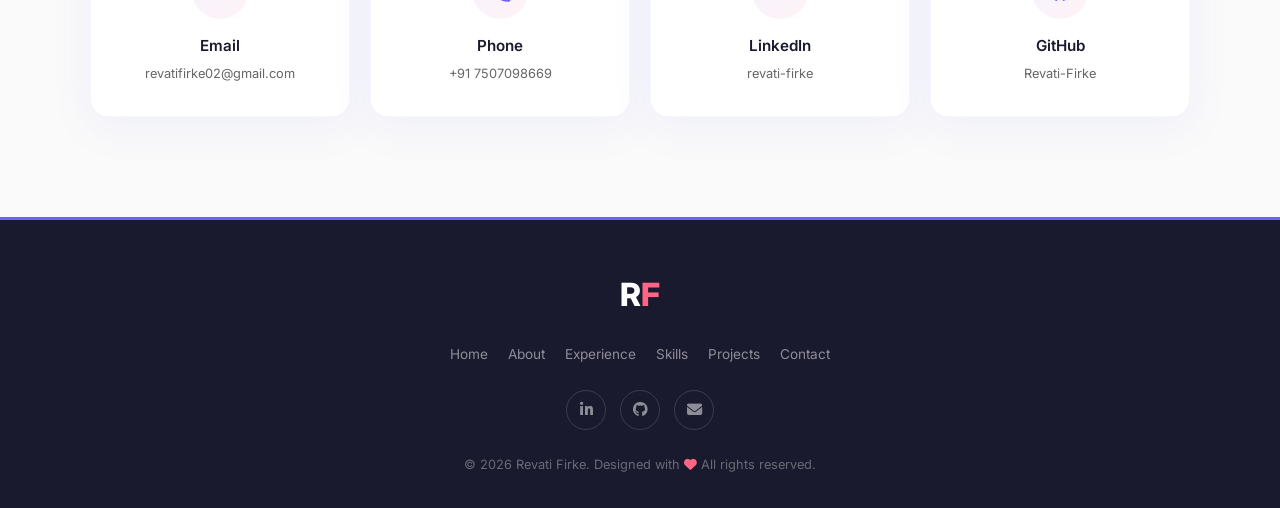
==== commit 17d3b313: "Update index.html and resume files: change resume links, enhance project descriptions, and refine te" ====
--- a/index.html
+++ b/index.html
@@ -46,7 +46,7 @@
           <li><a href="#contact">Contact</a></li>
           <li>
             <a
-              href="resume-backend.html"
+              href="resume.html?v=3"
               class="nav-resume"
               target="_blank"
               rel="noopener"
@@ -81,7 +81,7 @@
         </p>
         <div class="hero-btns">
           <a
-            href="resume-backend.html"
+            href="resume.html?v=3"
             class="btn btn-primary"
             target="_blank"
             rel="noopener"
@@ -122,12 +122,12 @@
     <section class="stats-banner">
       <div class="container stats-grid">
         <div class="stat-item">
-          <span class="stat-number" data-target="1">0</span
+          <span class="stat-number" data-target="1.8">0</span
           ><span class="stat-plus">+</span>
           <p>Years Experience</p>
         </div>
         <div class="stat-item">
-          <span class="stat-number" data-target="2">0</span
+          <span class="stat-number" data-target="4">0</span
           ><span class="stat-plus">+</span>
           <p>Projects</p>
         </div>
@@ -490,7 +490,76 @@
         <h2 class="section-title">Projects</h2>
         <div class="projects-grid">
           <div class="project-card featured">
-            <div class="project-badge">Featured · Spring Boot</div>
+            <div class="project-badge">Featured · Go / AI</div>
+            <div class="project-card-header">
+              <div class="project-icon"><i class="fas fa-bolt"></i></div>
+              <div class="project-links">
+                <!-- TODO: replace href with OpsPilot GitHub URL -->
+                <a
+                  href="#"
+                  target="_blank"
+                  rel="noopener"
+                  aria-label="OpsPilot on GitHub"
+                  title="Add GitHub URL"
+                  ><i class="fab fa-github"></i
+                ></a>
+                <!-- TODO: replace href with OpsPilot live demo URL -->
+                <a
+                  href="#"
+                  target="_blank"
+                  rel="noopener"
+                  aria-label="OpsPilot live demo"
+                  title="Add live demo URL"
+                  ><i class="fas fa-external-link-alt"></i
+                ></a>
+              </div>
+            </div>
+            <h3>OpsPilot — Production Incident Investigator</h3>
+            <p>
+              AI-powered autonomous production incident response platform.
+              Receives alerts, investigates with a Go worker and AI agent,
+              gathers evidence through permissioned tools, grounds analysis with
+              RAG over runbooks and past incidents, and requires human approval
+              before risky remediation — with a React operator dashboard and
+              full audit trail.
+            </p>
+            <ul class="project-highlights">
+              <li>
+                Flow: Alert → API → Postgres/Redis → Worker → Agent + Tools +
+                RAG → RCA → Remediation Proposal → Human Approve/Reject →
+                Execute → Resolved
+              </li>
+              <li>
+                Evidence-based RCA via permissioned tools (READ_ONLY /
+                REQUIRES_APPROVAL / AUTONOMOUS) and pgvector RAG — not a chatbot
+                wrapper
+              </li>
+              <li>
+                Separate API and worker processes; Redis job hints with DB
+                polling fallback (FOR UPDATE SKIP LOCKED); validated incident
+                state machine with optimistic locking
+              </li>
+              <li>
+                Human-in-the-loop remediation approve/reject; pluggable LLM
+                (mock + OpenAI-compatible) so demos run fully on mocks
+              </li>
+              <li>
+                React dashboard for incidents, timeline, evidence, RCA, approval
+                queue, knowledge search, and integrations status
+              </li>
+              <li>
+                Hardened ops surface: optional API key, rate limits, webhook
+                HMAC, CORS, Prometheus metrics, optional OpenTelemetry, CI
+              </li>
+            </ul>
+            <div class="project-tech">
+              <span>Go 1.23</span><span>Chi</span><span>PostgreSQL</span
+              ><span>pgvector</span><span>Redis</span><span>React 19</span
+              ><span>TypeScript</span><span>Vite</span><span>Docker</span>
+            </div>
+          </div>
+          <div class="project-card">
+            <div class="project-badge">Spring Boot</div>
             <div class="project-card-header">
               <div class="project-icon"><i class="fas fa-wallet"></i></div>
               <div class="project-links">
@@ -537,6 +606,58 @@
             <div class="project-tech">
               <span>Android</span><span>Java</span><span>MQTT</span
               ><span>SQLite</span>
+            </div>
+          </div>
+          <div class="project-card">
+            <div class="project-badge">Android · Solo</div>
+            <div class="project-card-header">
+              <div class="project-icon"><i class="fas fa-graduation-cap"></i></div>
+              <div class="project-links">
+                <a
+                  href="https://github.com/Revati-Firke/skillora-android"
+                  target="_blank"
+                  rel="noopener"
+                  aria-label="Skillora on GitHub"
+                  ><i class="fab fa-github"></i
+                ></a>
+              </div>
+            </div>
+            <h3>Skillora — Career &amp; Skill Development App</h3>
+            <p>
+              Android app that helps students and fresh graduates become
+              job-ready with personalized skill-gap analysis, learning roadmaps,
+              practice, and an AI career coach. Built solo end to end — product
+              design, MVVM architecture, and full implementation. Local-first v1
+              with a pluggable AI layer and billing-ready access gating for future
+              remote AI and Play Billing.
+            </p>
+            <ul class="project-highlights">
+              <li>
+                Onboarding and profile-driven personalization for career goals
+                and target roles
+              </li>
+              <li>
+                Local skill assessment, gap engine vs role requirements, and
+                personalized learning roadmaps
+              </li>
+              <li>
+                Practice topics with progress tracking and a mock AI Career Coach
+                personalized from profile, gaps, and roadmap
+              </li>
+              <li>
+                Clean package structure (ui / viewmodel / data / model / ai /
+                subscription) with AiService abstraction for remote AI later
+              </li>
+              <li>
+                Free/Premium feature gating designed to swap to Google Play
+                Billing without rewriting the UI
+              </li>
+            </ul>
+            <div class="project-tech">
+              <span>Android</span><span>Java</span><span>MVVM</span
+              ><span>Material Components</span><span>Navigation</span
+              ><span>ViewModel</span><span>LiveData</span
+              ><span>View Binding</span>
             </div>
           </div>
         </div>
--- a/style.css
+++ b/style.css
@@ -925,6 +925,11 @@
   font-size: 1.3rem;
   color: var(--primary);
 }
+.project-links {
+  display: flex;
+  align-items: center;
+  gap: 12px;
+}
 .project-links a {
   color: var(--text-light);
   font-size: 1.2rem;
@@ -944,6 +949,31 @@
   font-size: 0.88rem;
   margin-bottom: 18px;
   line-height: 1.7;
+}
+.project-highlights {
+  list-style: none;
+  padding: 0;
+  margin: 0 0 18px;
+  display: flex;
+  flex-direction: column;
+  gap: 8px;
+}
+.project-highlights li {
+  position: relative;
+  padding-left: 14px;
+  color: var(--text-light);
+  font-size: 0.82rem;
+  line-height: 1.55;
+}
+.project-highlights li::before {
+  content: "";
+  position: absolute;
+  left: 0;
+  top: 0.55em;
+  width: 5px;
+  height: 5px;
+  border-radius: 50%;
+  background: var(--primary);
 }
 .project-tech {
   display: flex;
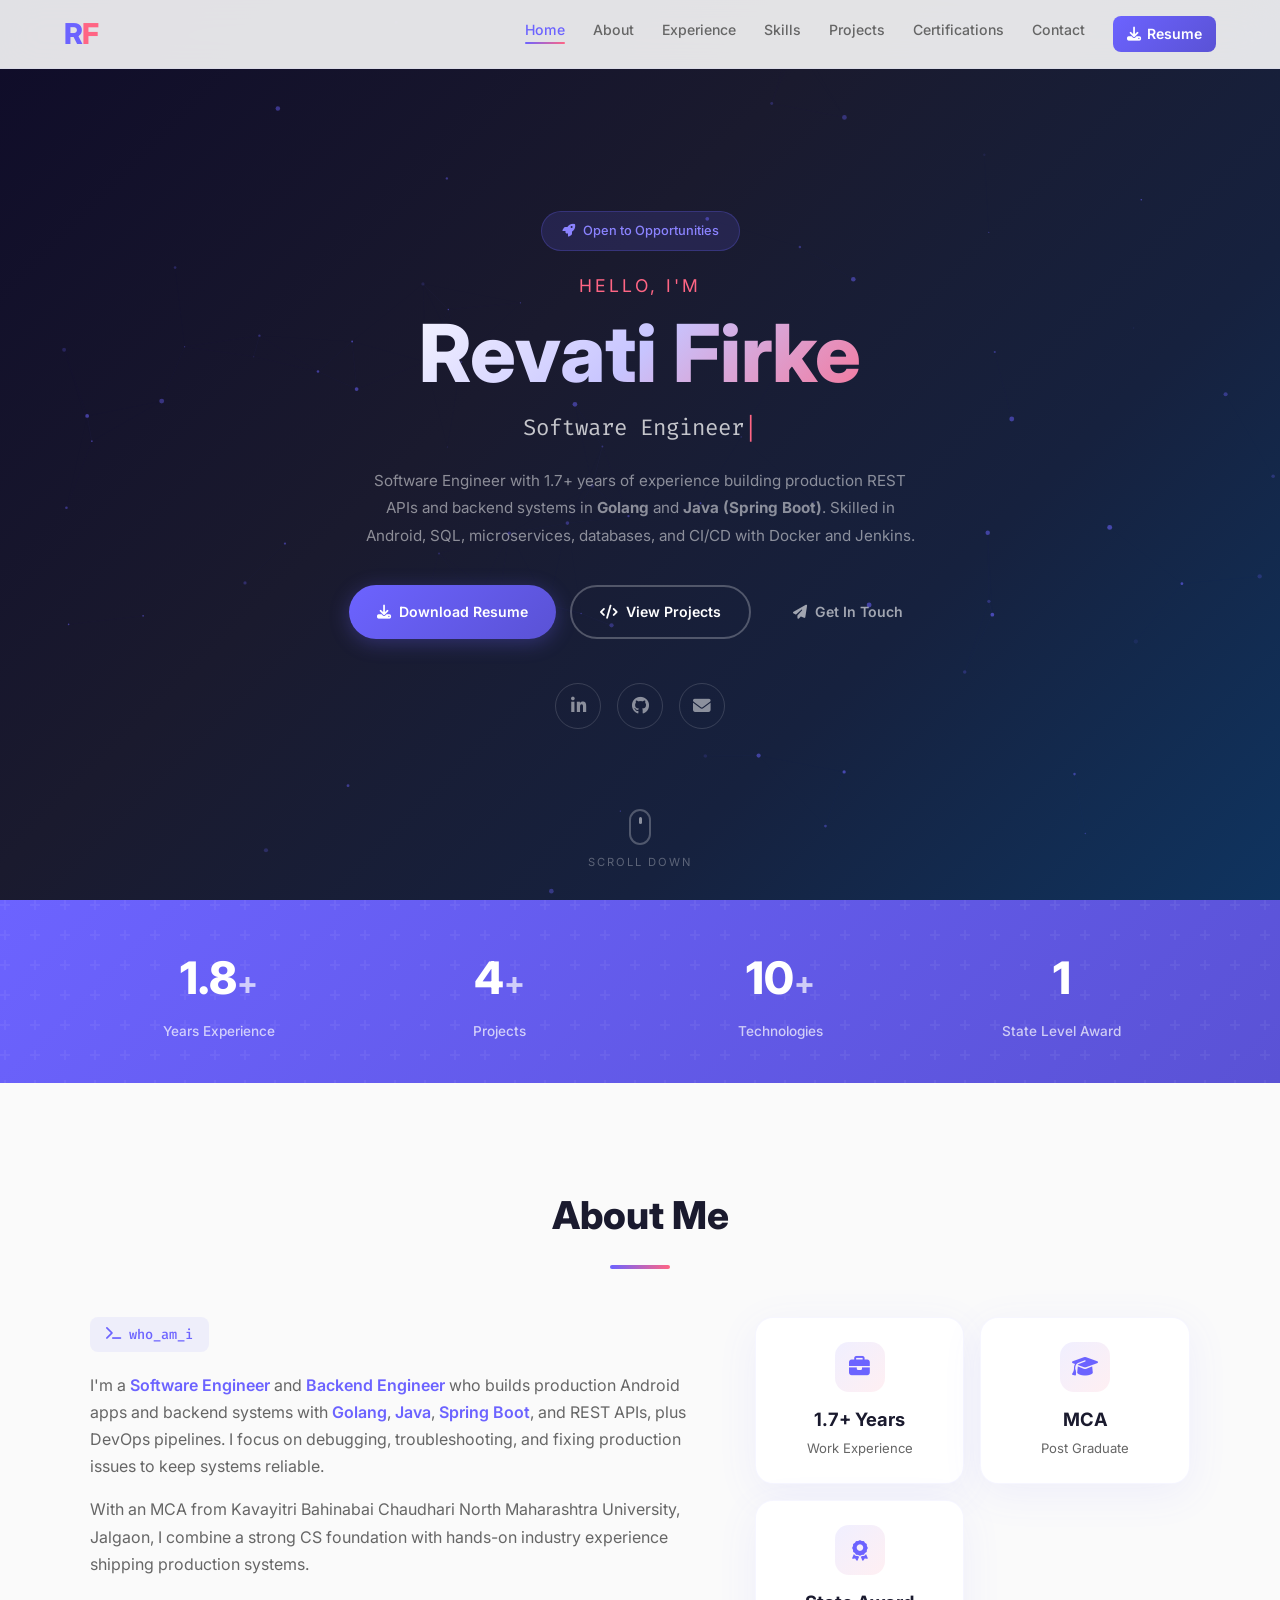
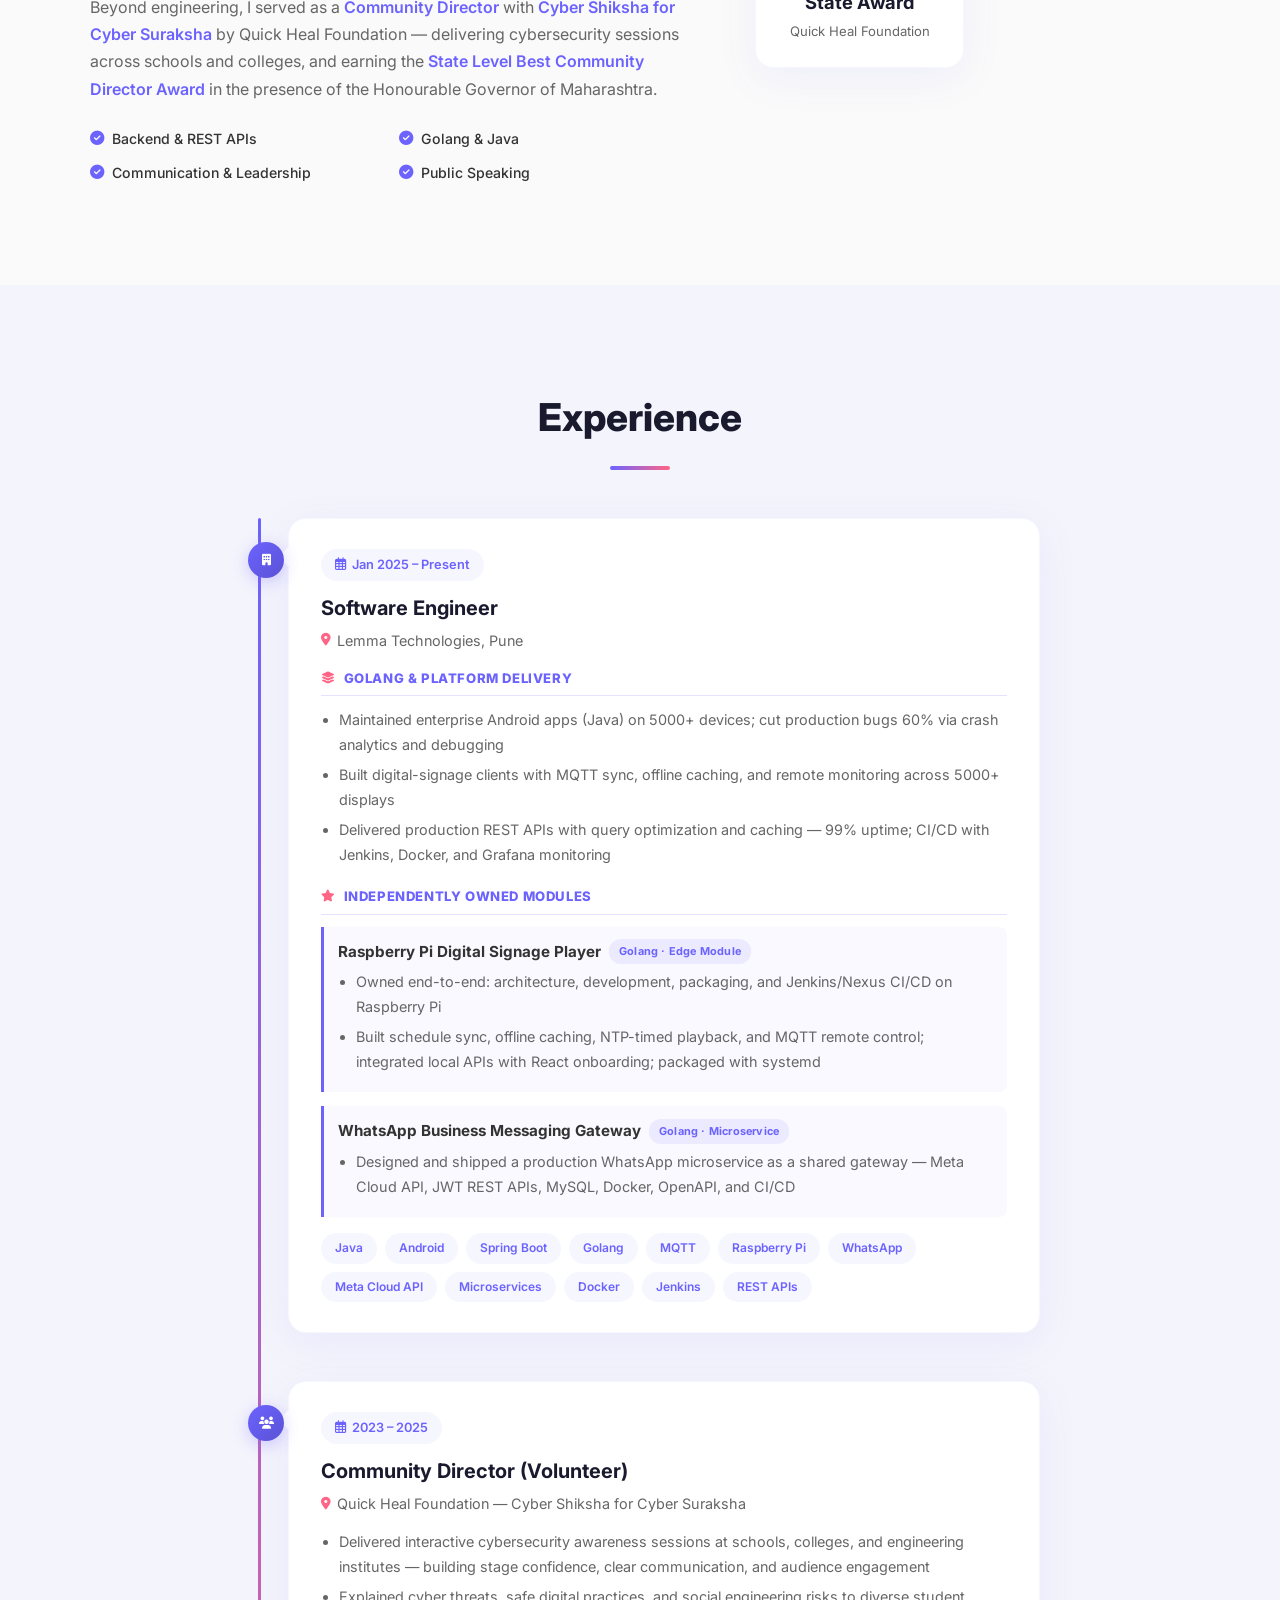
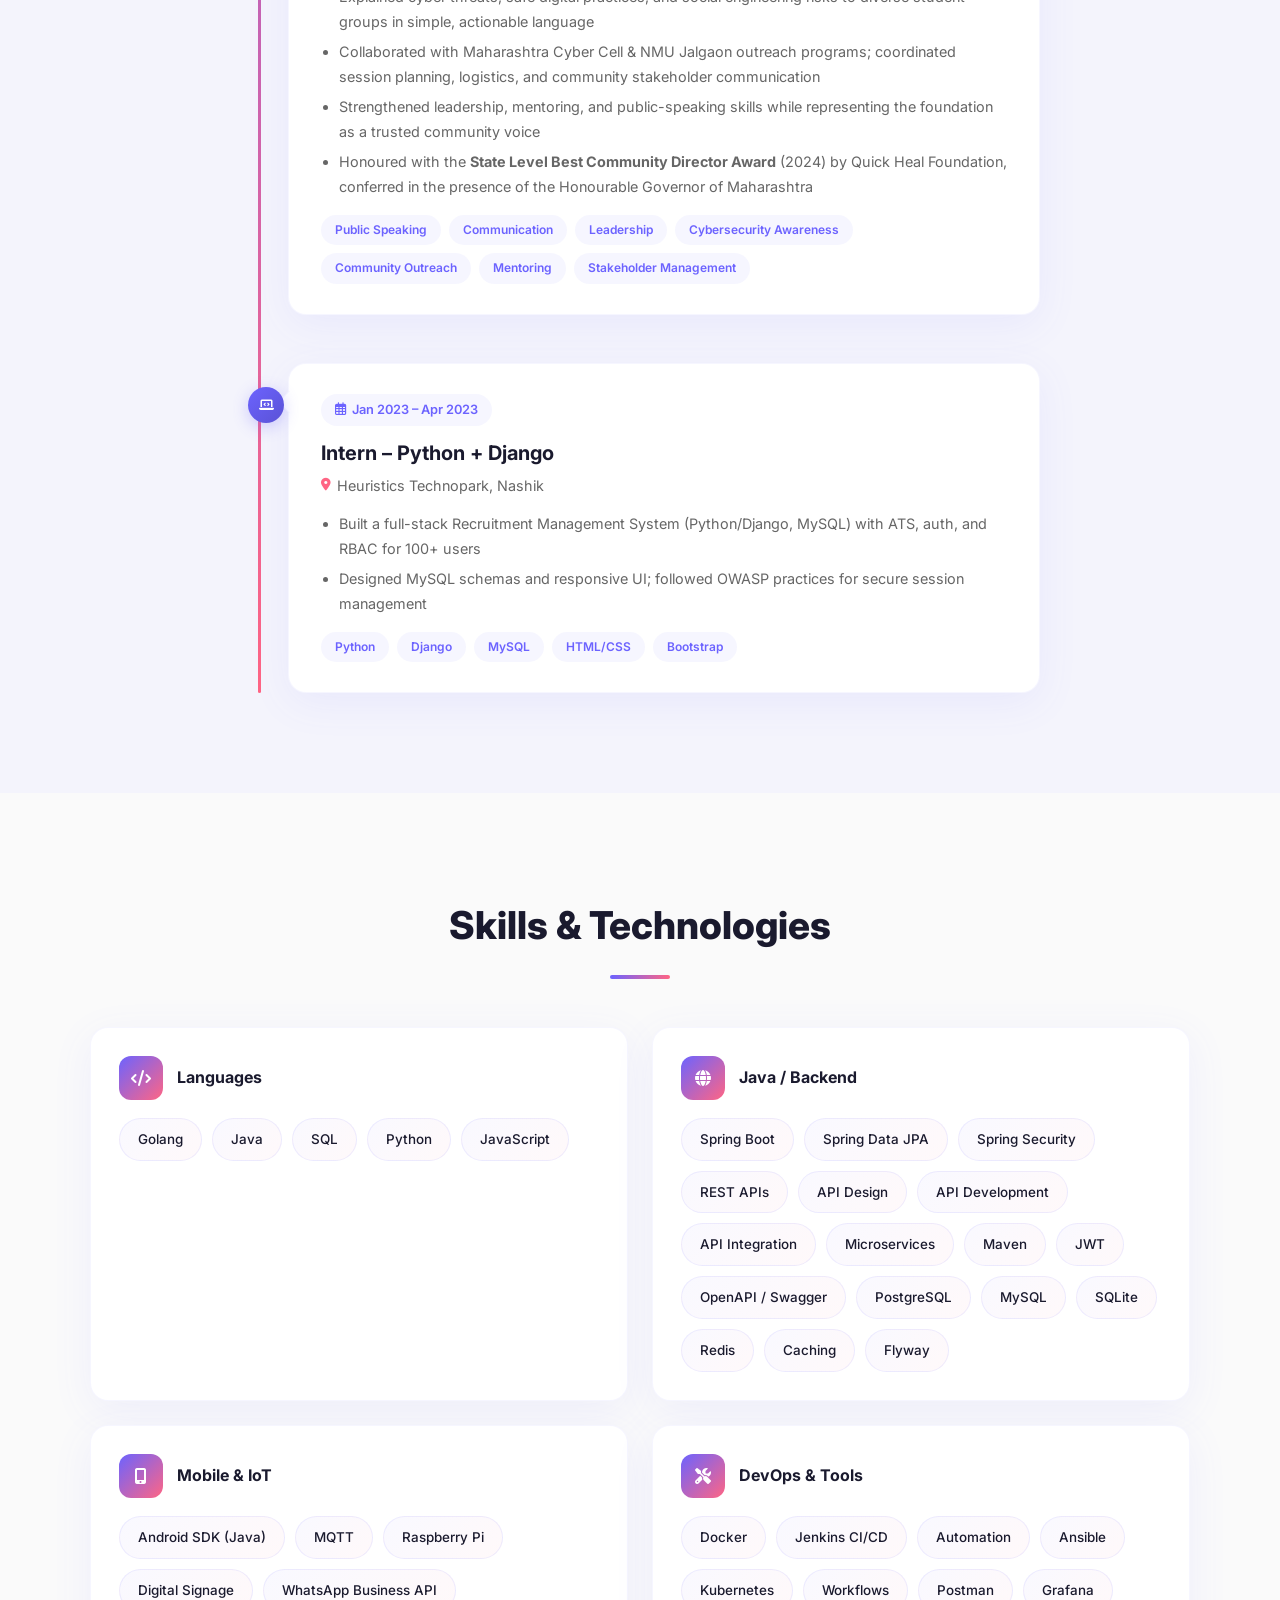
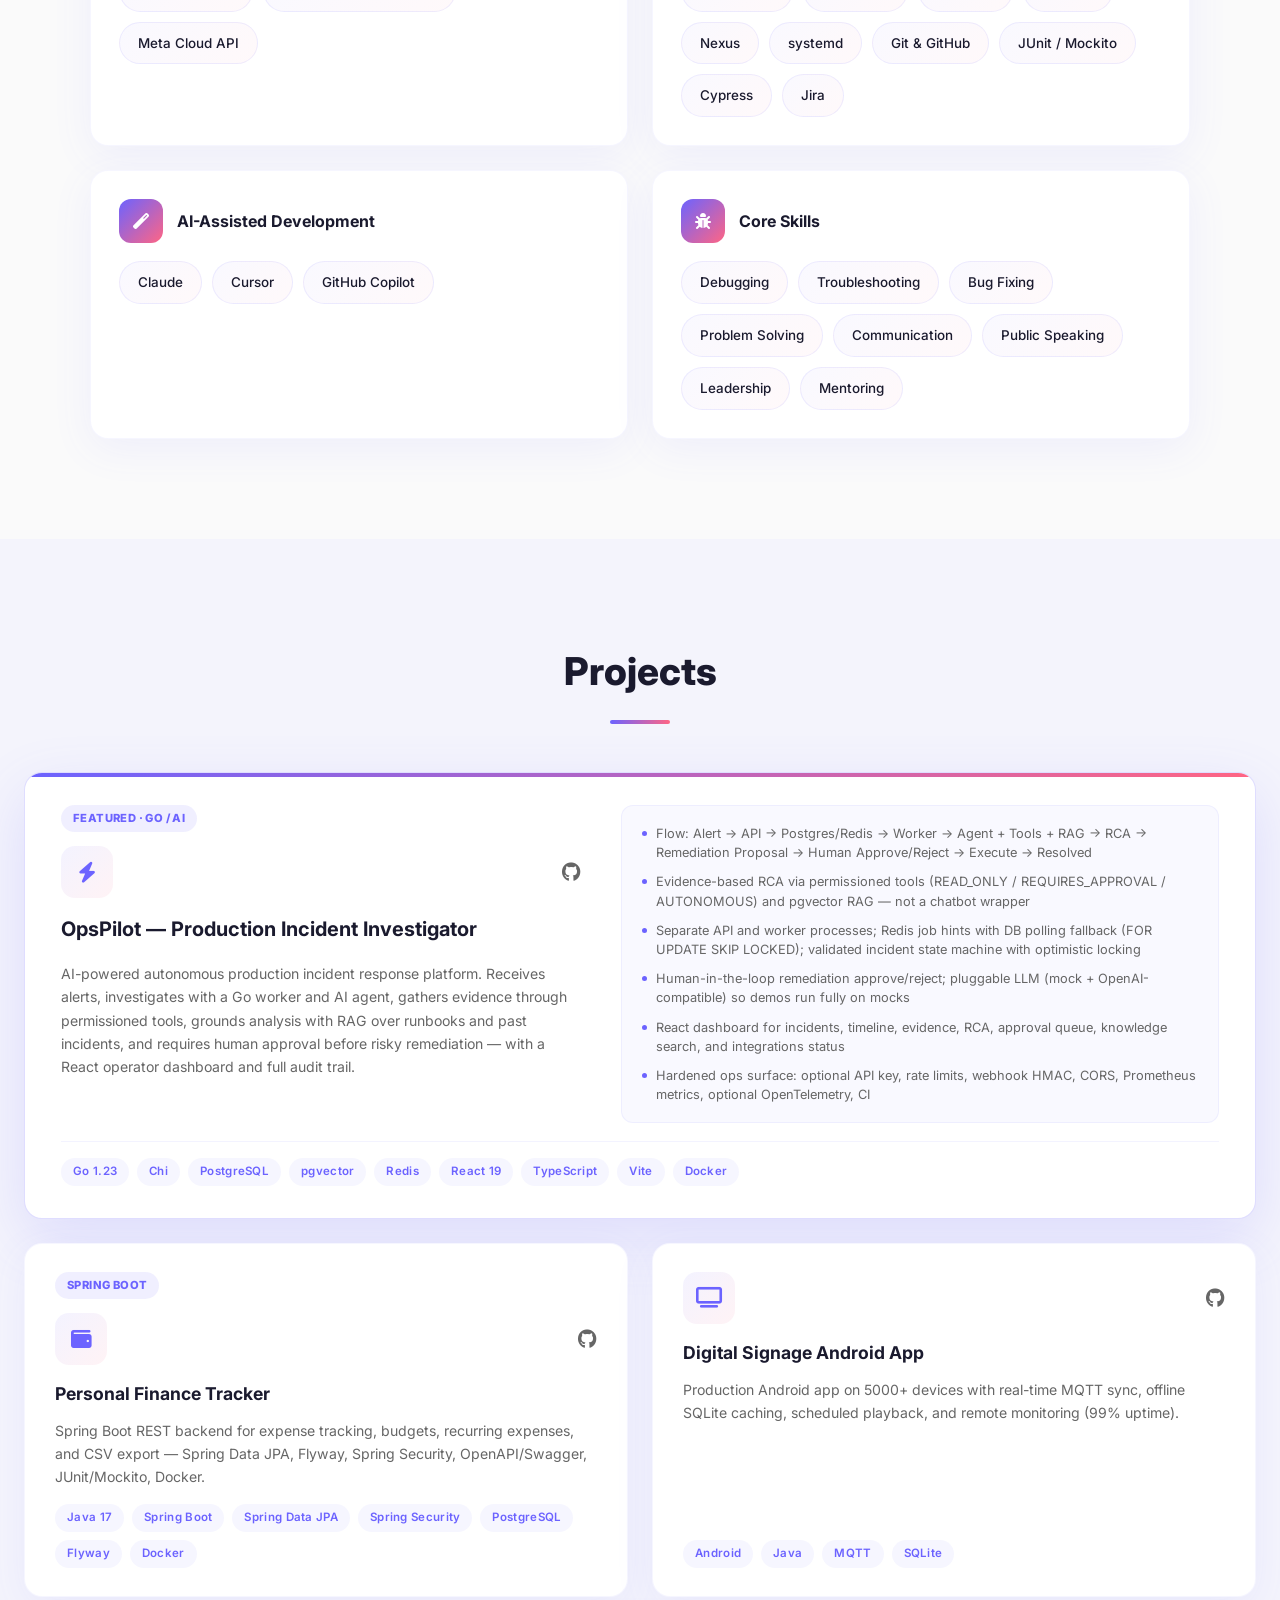
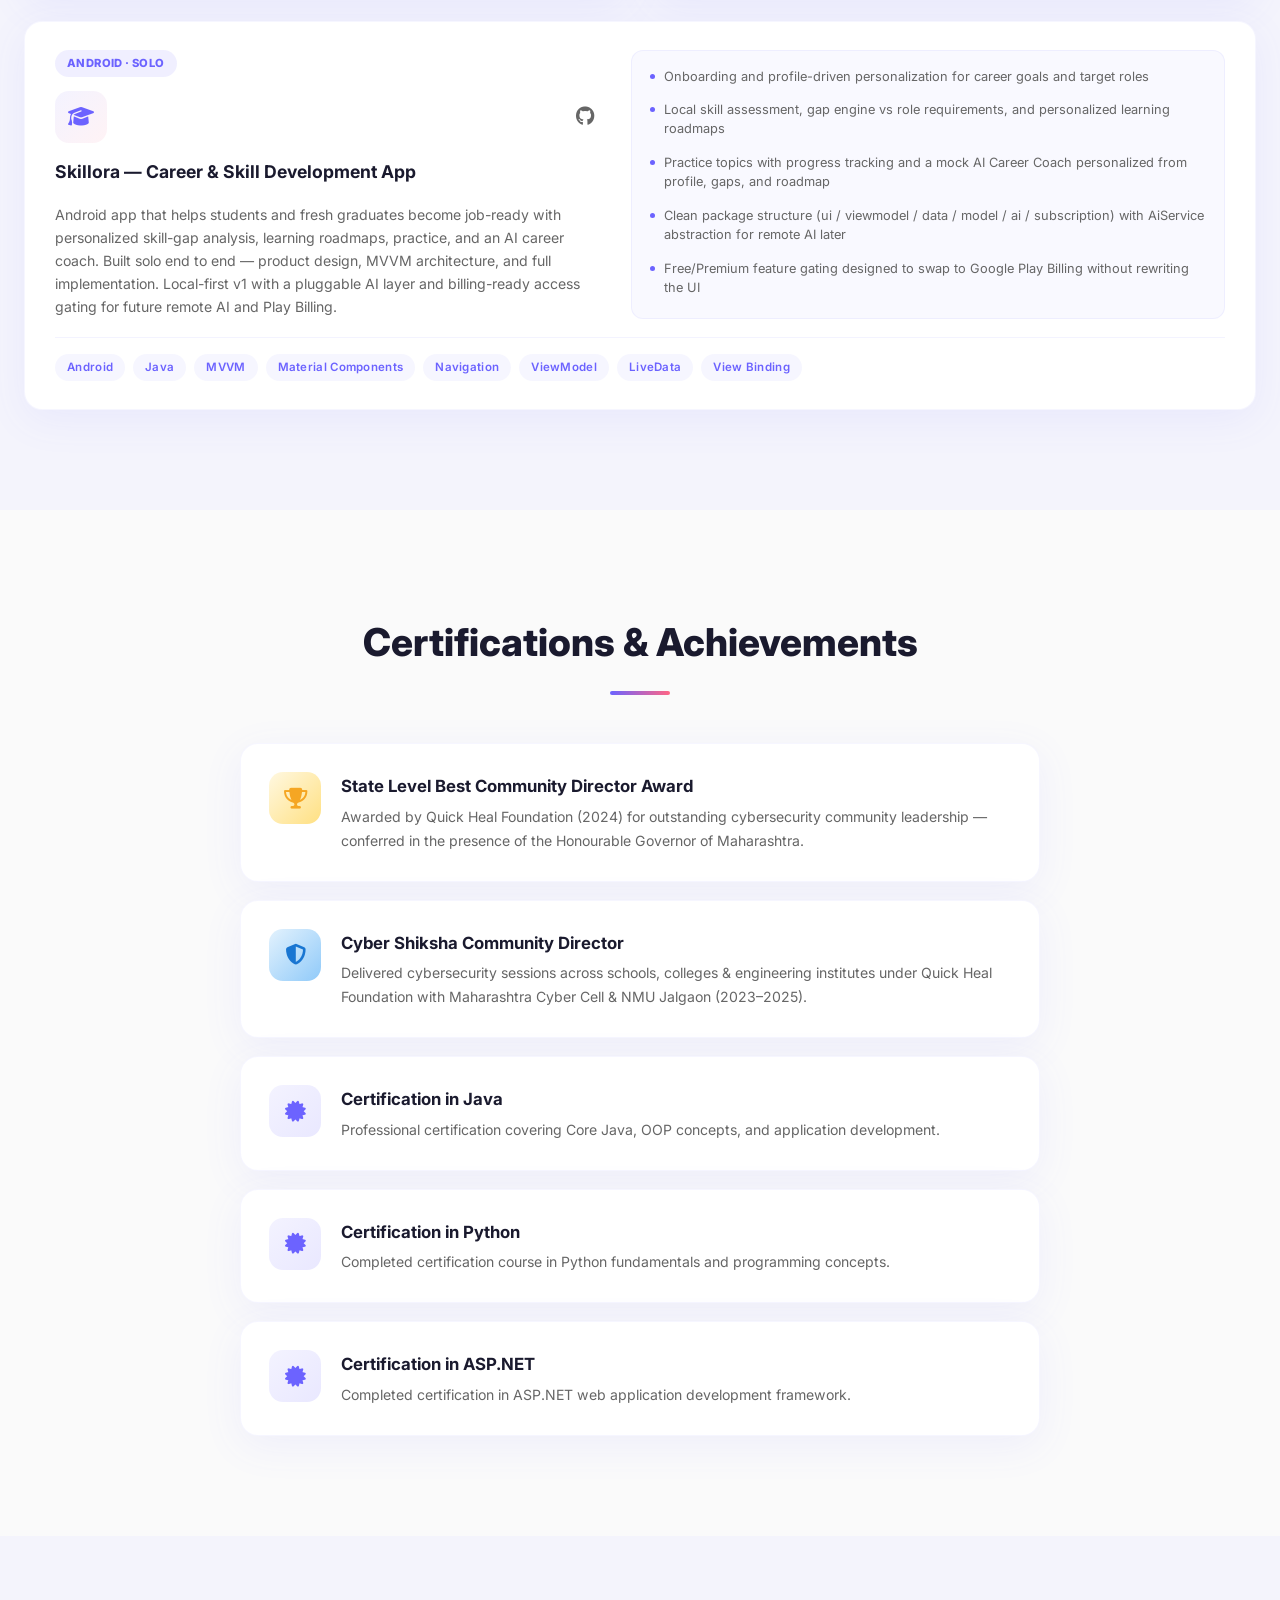
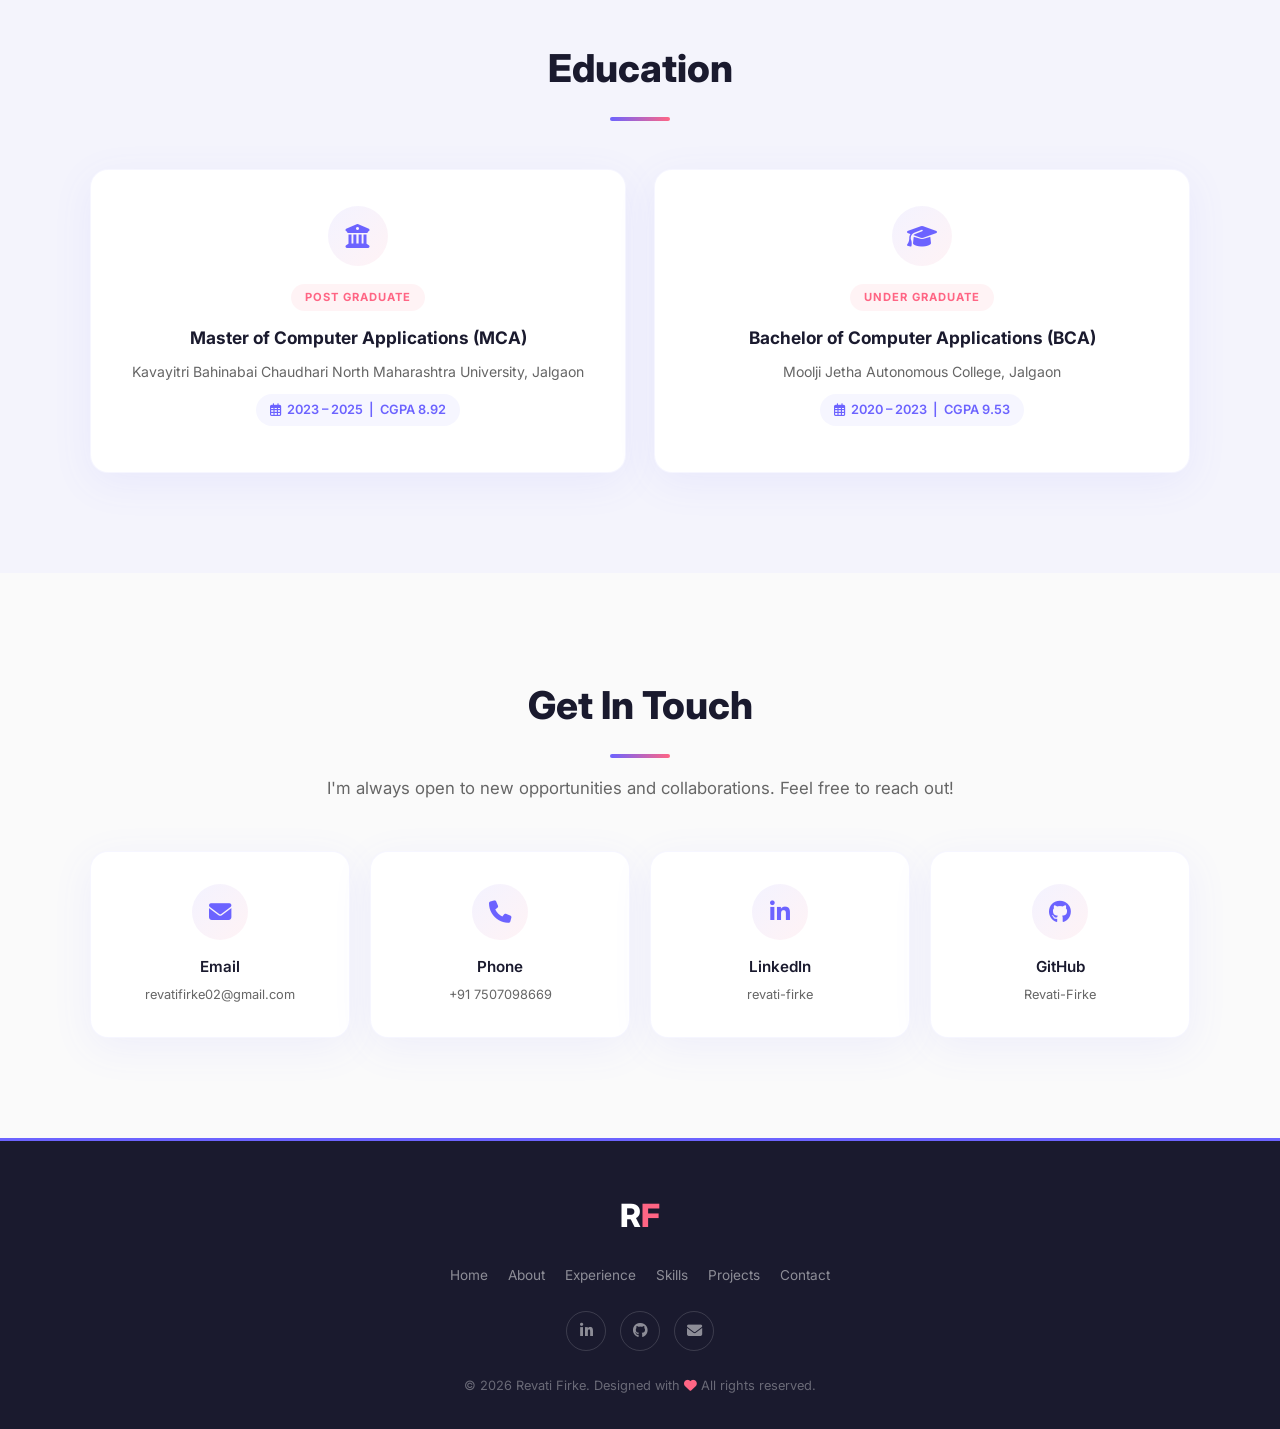
==== commit e458c28a: "updated" ====
--- a/index.html
+++ b/index.html
@@ -486,7 +486,7 @@
 
     <!-- Projects Section -->
     <section id="projects" class="section section-alt">
-      <div class="container">
+      <div class="container container-projects">
         <h2 class="section-title">Projects</h2>
         <div class="projects-grid">
           <div class="project-card featured">
@@ -496,21 +496,12 @@
               <div class="project-links">
                 <!-- TODO: replace href with OpsPilot GitHub URL -->
                 <a
-                  href="#"
+                  href="https://github.com/Revati-Firke/production-incident-investigator"
                   target="_blank"
                   rel="noopener"
                   aria-label="OpsPilot on GitHub"
-                  title="Add GitHub URL"
+                  title="GitHub URL"
                   ><i class="fab fa-github"></i
-                ></a>
-                <!-- TODO: replace href with OpsPilot live demo URL -->
-                <a
-                  href="#"
-                  target="_blank"
-                  rel="noopener"
-                  aria-label="OpsPilot live demo"
-                  title="Add live demo URL"
-                  ><i class="fas fa-external-link-alt"></i
                 ></a>
               </div>
             </div>
--- a/style.css
+++ b/style.css
@@ -844,21 +844,27 @@
 }
 
 /* ===== Projects ===== */
+.container-projects {
+  max-width: 1240px;
+}
 .projects-grid {
-  display: flex;
-  justify-content: center;
-  flex-wrap: wrap;
+  display: grid;
+  grid-template-columns: repeat(2, 1fr);
   gap: 24px;
-  max-width: 900px;
+  max-width: none;
   margin: 0 auto;
+  align-items: stretch;
 }
 .projects-grid .project-card {
-  flex: 0 1 calc(50% - 12px);
-  max-width: 400px;
+  flex: unset;
+  max-width: none;
+  width: 100%;
+  display: flex;
+  flex-direction: column;
 }
 .project-card {
   background: var(--white);
-  padding: 32px;
+  padding: 28px 30px;
   border-radius: var(--radius);
   box-shadow: var(--shadow);
   transition: var(--transition);
@@ -867,11 +873,108 @@
   overflow: hidden;
 }
 .project-card.featured {
+  grid-column: 1 / -1;
+  display: grid;
+  grid-template-columns: minmax(280px, 1fr) minmax(300px, 1.15fr);
+  grid-template-rows: auto auto auto 1fr auto;
+  column-gap: 40px;
+  row-gap: 10px;
+  padding: 32px 36px;
   border-color: rgba(108, 99, 255, 0.22);
   box-shadow: var(--shadow-hover);
+  align-items: start;
 }
 .project-card.featured::before {
   transform: scaleX(1);
+}
+.project-card.featured .project-badge {
+  grid-column: 1;
+  grid-row: 1;
+  margin-bottom: 4px;
+}
+.project-card.featured .project-card-header {
+  grid-column: 1;
+  grid-row: 2;
+  margin-bottom: 4px;
+}
+.project-card.featured h3 {
+  grid-column: 1;
+  grid-row: 3;
+  margin-bottom: 6px;
+  font-size: 1.25rem;
+}
+.project-card.featured > p {
+  grid-column: 1;
+  grid-row: 4;
+  margin-bottom: 0;
+  align-self: start;
+}
+.project-card.featured .project-highlights {
+  grid-column: 2;
+  grid-row: 1 / 5;
+  margin: 0;
+  padding: 18px 20px;
+  background: rgba(108, 99, 255, 0.04);
+  border: 1px solid rgba(108, 99, 255, 0.08);
+  border-radius: var(--radius-sm);
+  align-self: stretch;
+  gap: 10px;
+}
+.project-card.featured .project-tech {
+  grid-column: 1 / -1;
+  grid-row: 5;
+  margin-top: 8px;
+  padding-top: 16px;
+  border-top: 1px solid rgba(108, 99, 255, 0.08);
+}
+/* Detail cards with highlight lists — horizontal, full-width */
+.project-card:has(.project-highlights):not(.featured) {
+  grid-column: 1 / -1;
+  display: grid;
+  grid-template-columns: minmax(260px, 1fr) minmax(280px, 1.1fr);
+  grid-template-rows: auto auto auto 1fr auto;
+  column-gap: 36px;
+  row-gap: 10px;
+  align-items: start;
+}
+.project-card:has(.project-highlights):not(.featured) .project-badge {
+  grid-column: 1;
+  grid-row: 1;
+  margin-bottom: 4px;
+}
+.project-card:has(.project-highlights):not(.featured) .project-card-header {
+  grid-column: 1;
+  grid-row: 2;
+  margin-bottom: 4px;
+}
+.project-card:has(.project-highlights):not(.featured) h3 {
+  grid-column: 1;
+  grid-row: 3;
+  margin-bottom: 6px;
+}
+.project-card:has(.project-highlights):not(.featured) > p {
+  grid-column: 1;
+  grid-row: 4;
+  margin-bottom: 0;
+}
+.project-card:has(.project-highlights):not(.featured) .project-highlights {
+  grid-column: 2;
+  grid-row: 1 / 5;
+  margin: 0;
+  grid-template-columns: 1fr;
+  padding: 16px 18px;
+  background: rgba(108, 99, 255, 0.04);
+  border: 1px solid rgba(108, 99, 255, 0.08);
+  border-radius: var(--radius-sm);
+  align-self: stretch;
+  gap: 10px;
+}
+.project-card:has(.project-highlights):not(.featured) .project-tech {
+  grid-column: 1 / -1;
+  grid-row: 5;
+  margin-top: 8px;
+  padding-top: 16px;
+  border-top: 1px solid rgba(108, 99, 255, 0.08);
 }
 .project-badge {
   display: inline-block;
@@ -884,6 +987,7 @@
   text-transform: uppercase;
   letter-spacing: 0.4px;
   margin-bottom: 14px;
+  width: fit-content;
 }
 .project-card::before {
   content: "";
@@ -901,14 +1005,14 @@
   transform: scaleX(1);
 }
 .project-card:hover {
-  transform: translateY(-8px);
+  transform: translateY(-6px);
   box-shadow: var(--shadow-hover);
 }
 .project-card-header {
   display: flex;
   align-items: center;
   justify-content: space-between;
-  margin-bottom: 18px;
+  margin-bottom: 14px;
 }
 .project-icon {
   width: 52px;
@@ -947,23 +1051,26 @@
 .project-card p {
   color: var(--text-light);
   font-size: 0.88rem;
-  margin-bottom: 18px;
-  line-height: 1.7;
+  margin-bottom: 16px;
+  line-height: 1.65;
+}
+.project-card > .project-tech {
+  margin-top: auto;
 }
 .project-highlights {
   list-style: none;
   padding: 0;
-  margin: 0 0 18px;
-  display: flex;
-  flex-direction: column;
-  gap: 8px;
+  margin: 0 0 16px;
+  display: grid;
+  grid-template-columns: 1fr 1fr;
+  gap: 8px 18px;
 }
 .project-highlights li {
   position: relative;
   padding-left: 14px;
   color: var(--text-light);
-  font-size: 0.82rem;
-  line-height: 1.55;
+  font-size: 0.8rem;
+  line-height: 1.5;
 }
 .project-highlights li::before {
   content: "";
@@ -974,6 +1081,9 @@
   height: 5px;
   border-radius: 50%;
   background: var(--primary);
+}
+.project-card.featured .project-highlights {
+  grid-template-columns: 1fr;
 }
 .project-tech {
   display: flex;
@@ -1299,9 +1409,44 @@
 }
 
 /* ===== Responsive ===== */
+@media (max-width: 1024px) {
+  .project-card.featured,
+  .project-card:has(.project-highlights):not(.featured) {
+    grid-template-columns: 1fr 1fr;
+    column-gap: 28px;
+    padding: 28px;
+  }
+}
 @media (max-width: 900px) {
   .projects-grid {
-    grid-template-columns: repeat(2, 1fr);
+    grid-template-columns: 1fr;
+  }
+  .project-card.featured,
+  .project-card:has(.project-highlights):not(.featured) {
+    grid-template-columns: 1fr;
+    grid-template-rows: auto;
+  }
+  .project-card.featured .project-badge,
+  .project-card.featured .project-card-header,
+  .project-card.featured h3,
+  .project-card.featured > p,
+  .project-card.featured .project-highlights,
+  .project-card.featured .project-tech,
+  .project-card:has(.project-highlights):not(.featured) .project-badge,
+  .project-card:has(.project-highlights):not(.featured) .project-card-header,
+  .project-card:has(.project-highlights):not(.featured) h3,
+  .project-card:has(.project-highlights):not(.featured) > p,
+  .project-card:has(.project-highlights):not(.featured) .project-highlights,
+  .project-card:has(.project-highlights):not(.featured) .project-tech {
+    grid-column: 1;
+    grid-row: auto;
+  }
+  .project-card.featured .project-highlights,
+  .project-card:has(.project-highlights):not(.featured) .project-highlights {
+    margin-top: 4px;
+  }
+  .project-highlights {
+    grid-template-columns: 1fr;
   }
   .stats-grid {
     grid-template-columns: repeat(2, 1fr);
@@ -1340,7 +1485,6 @@
     grid-template-columns: 1fr;
   }
   .skills-grid,
-  .projects-grid,
   .edu-grid {
     grid-template-columns: 1fr;
   }
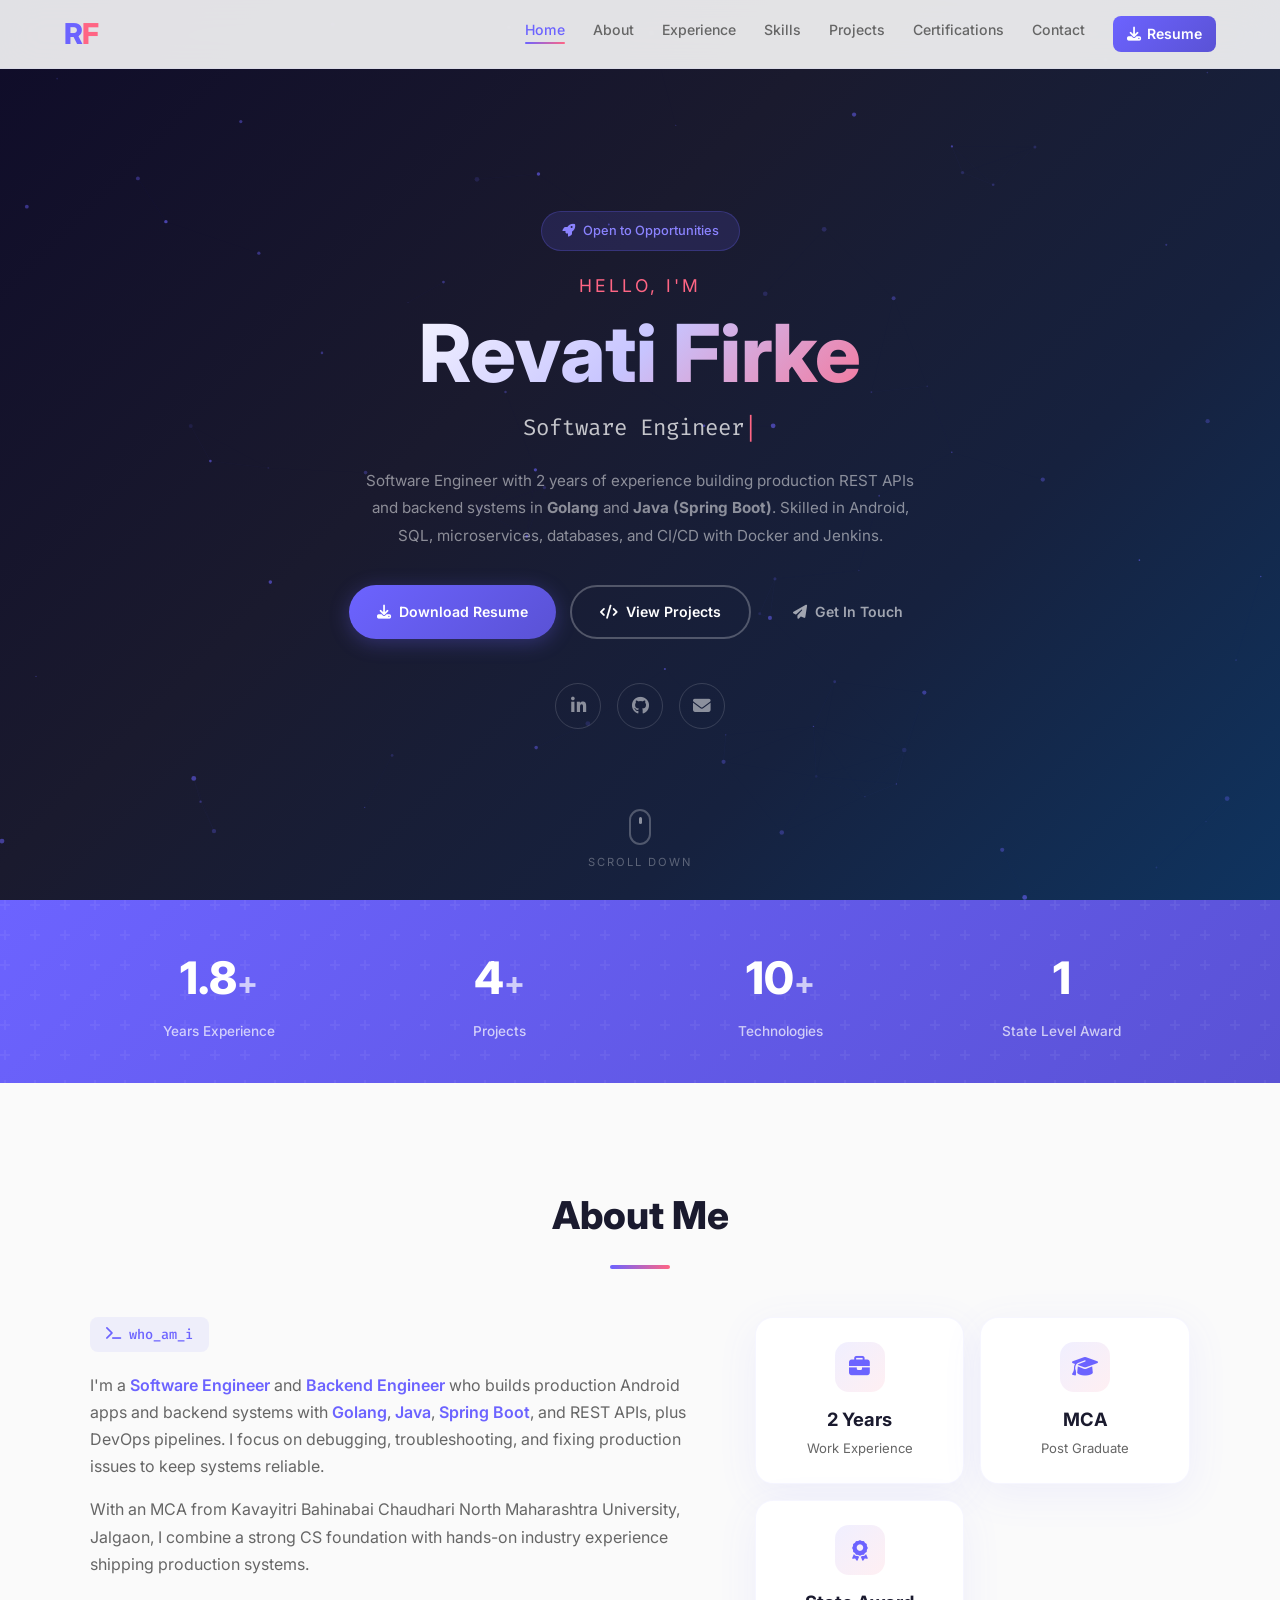
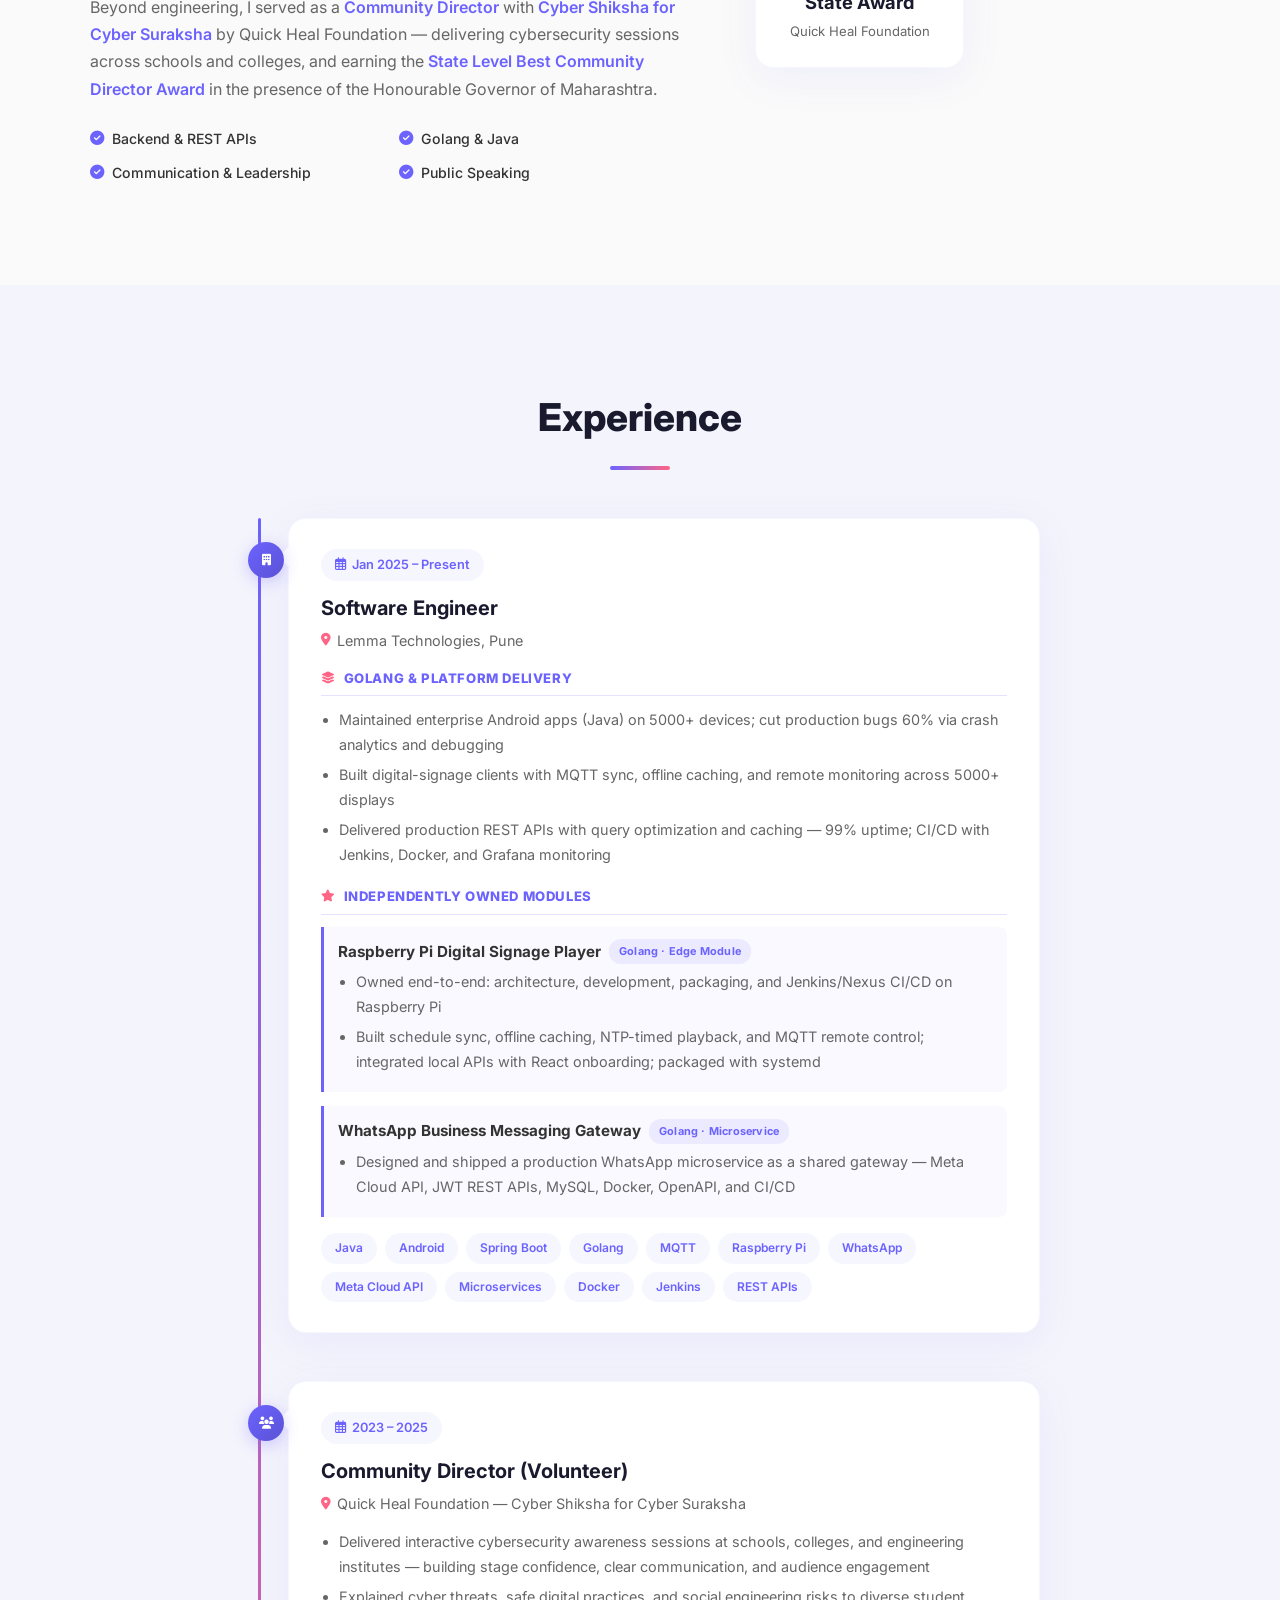
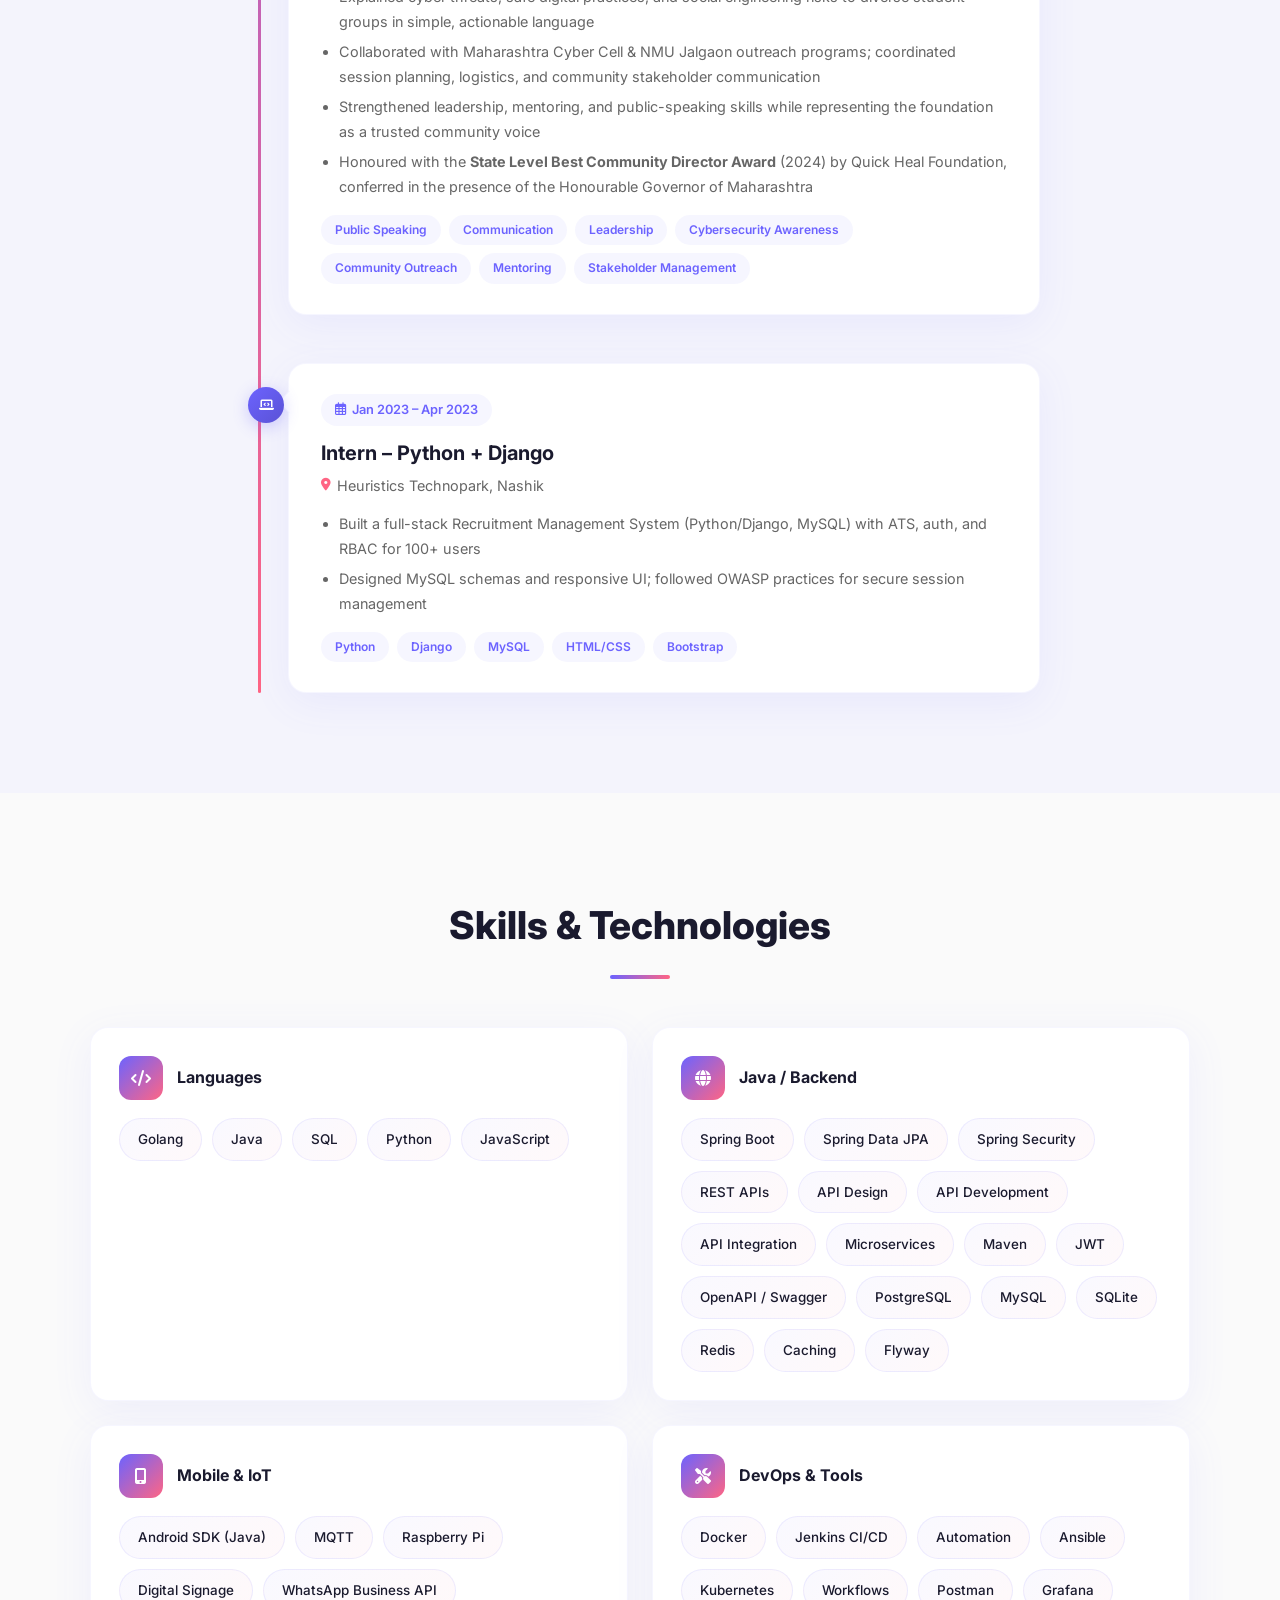
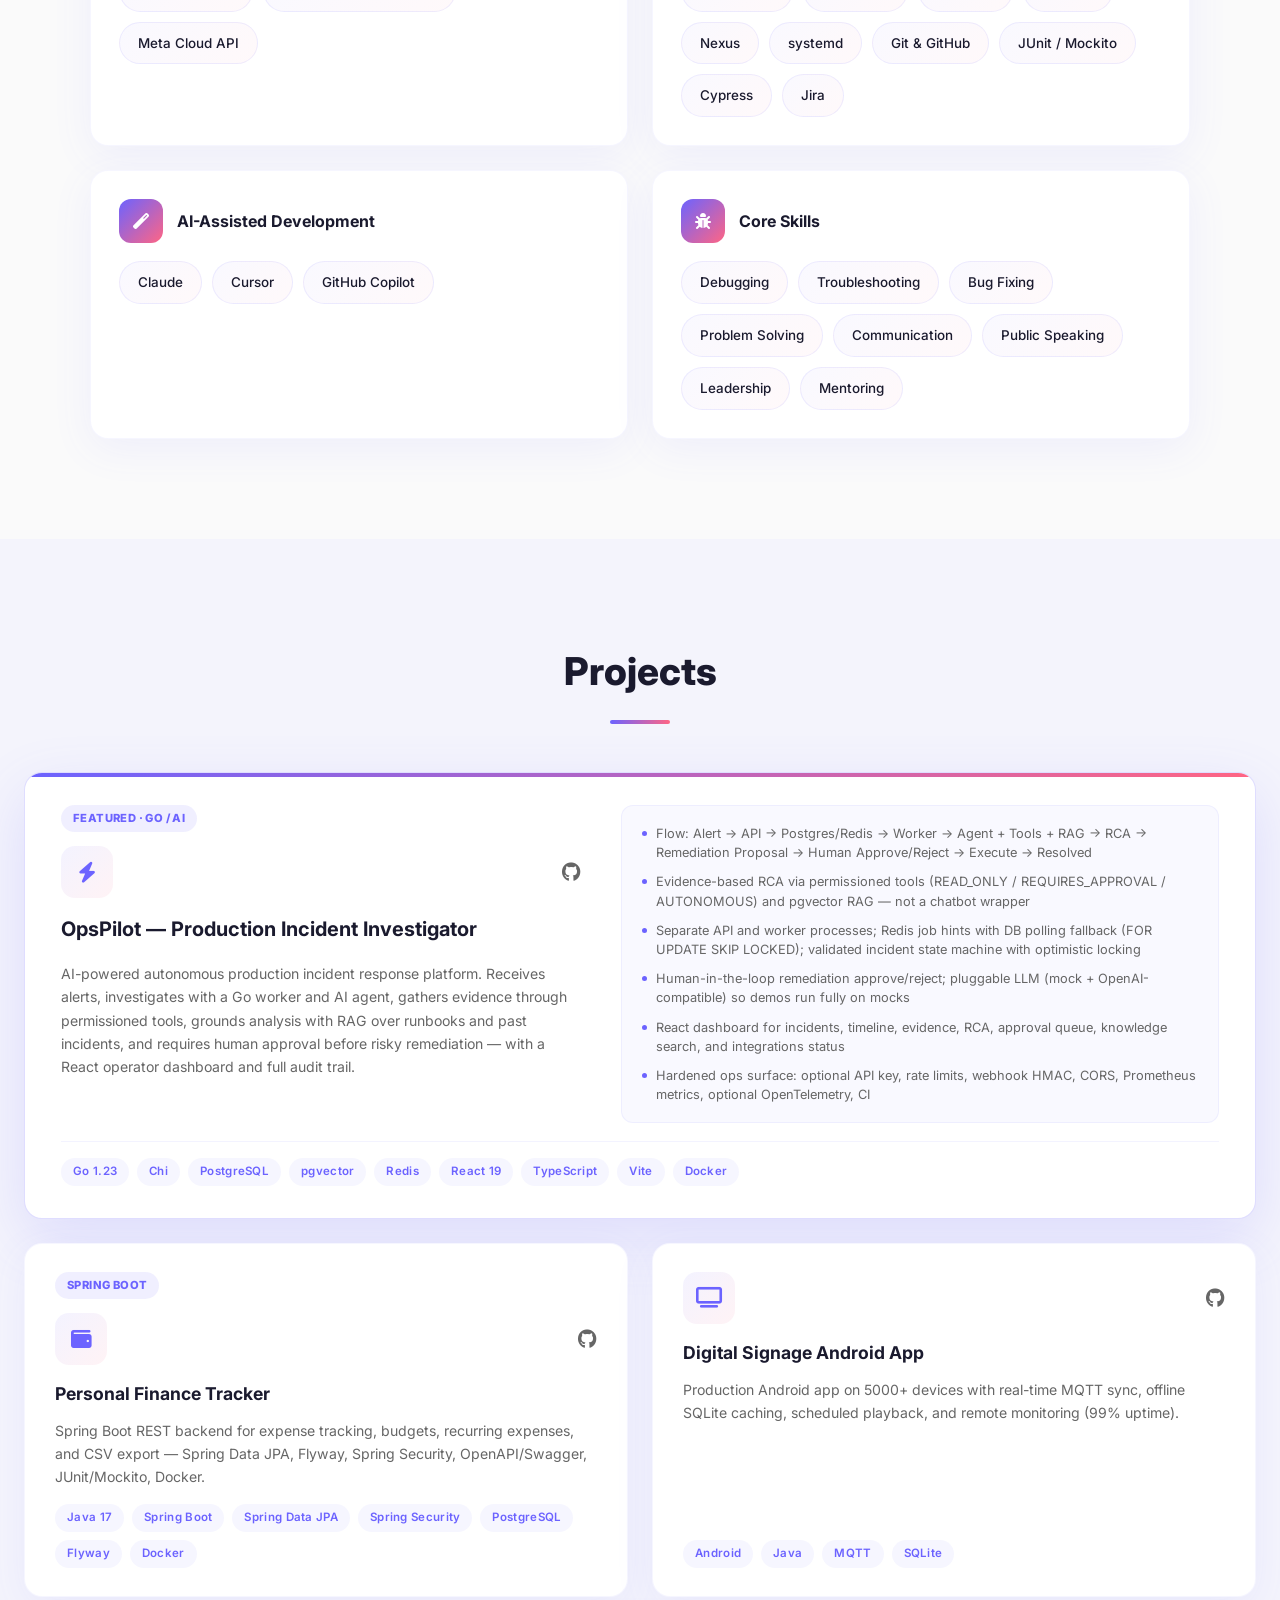
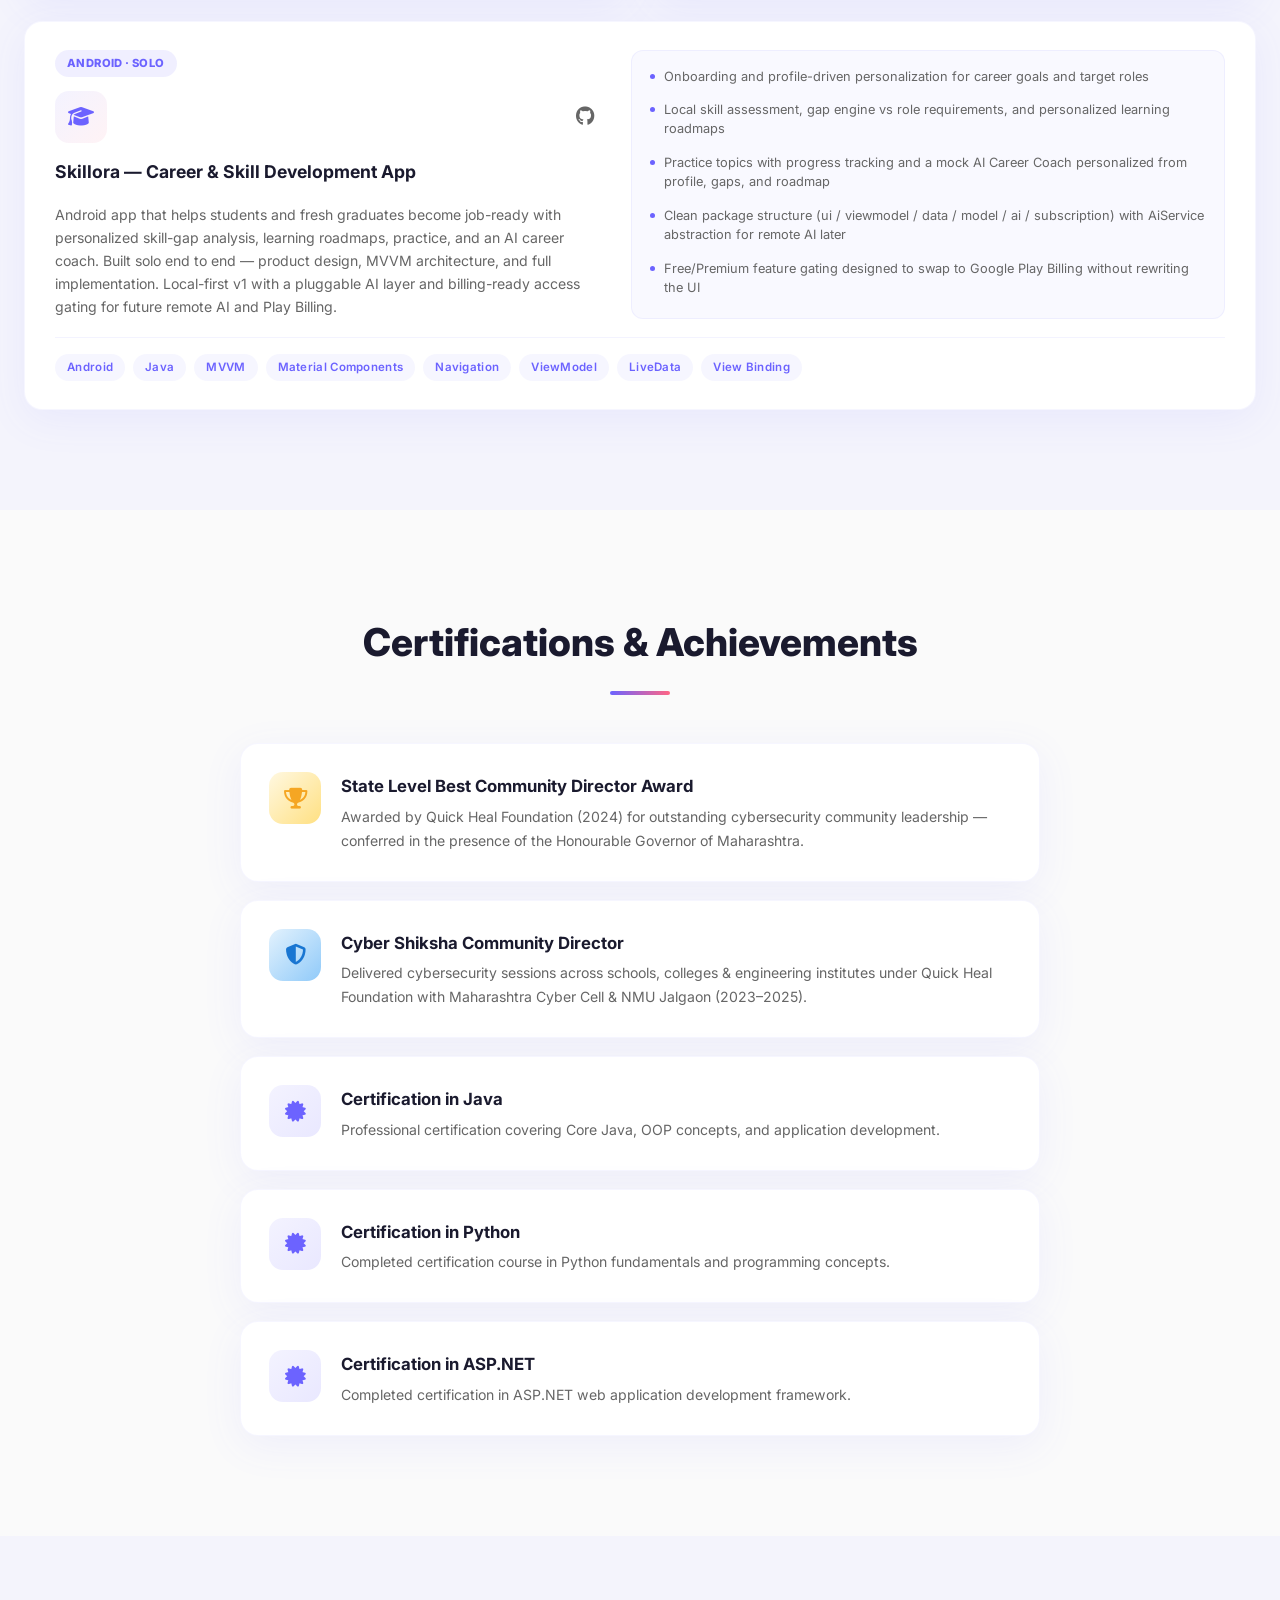
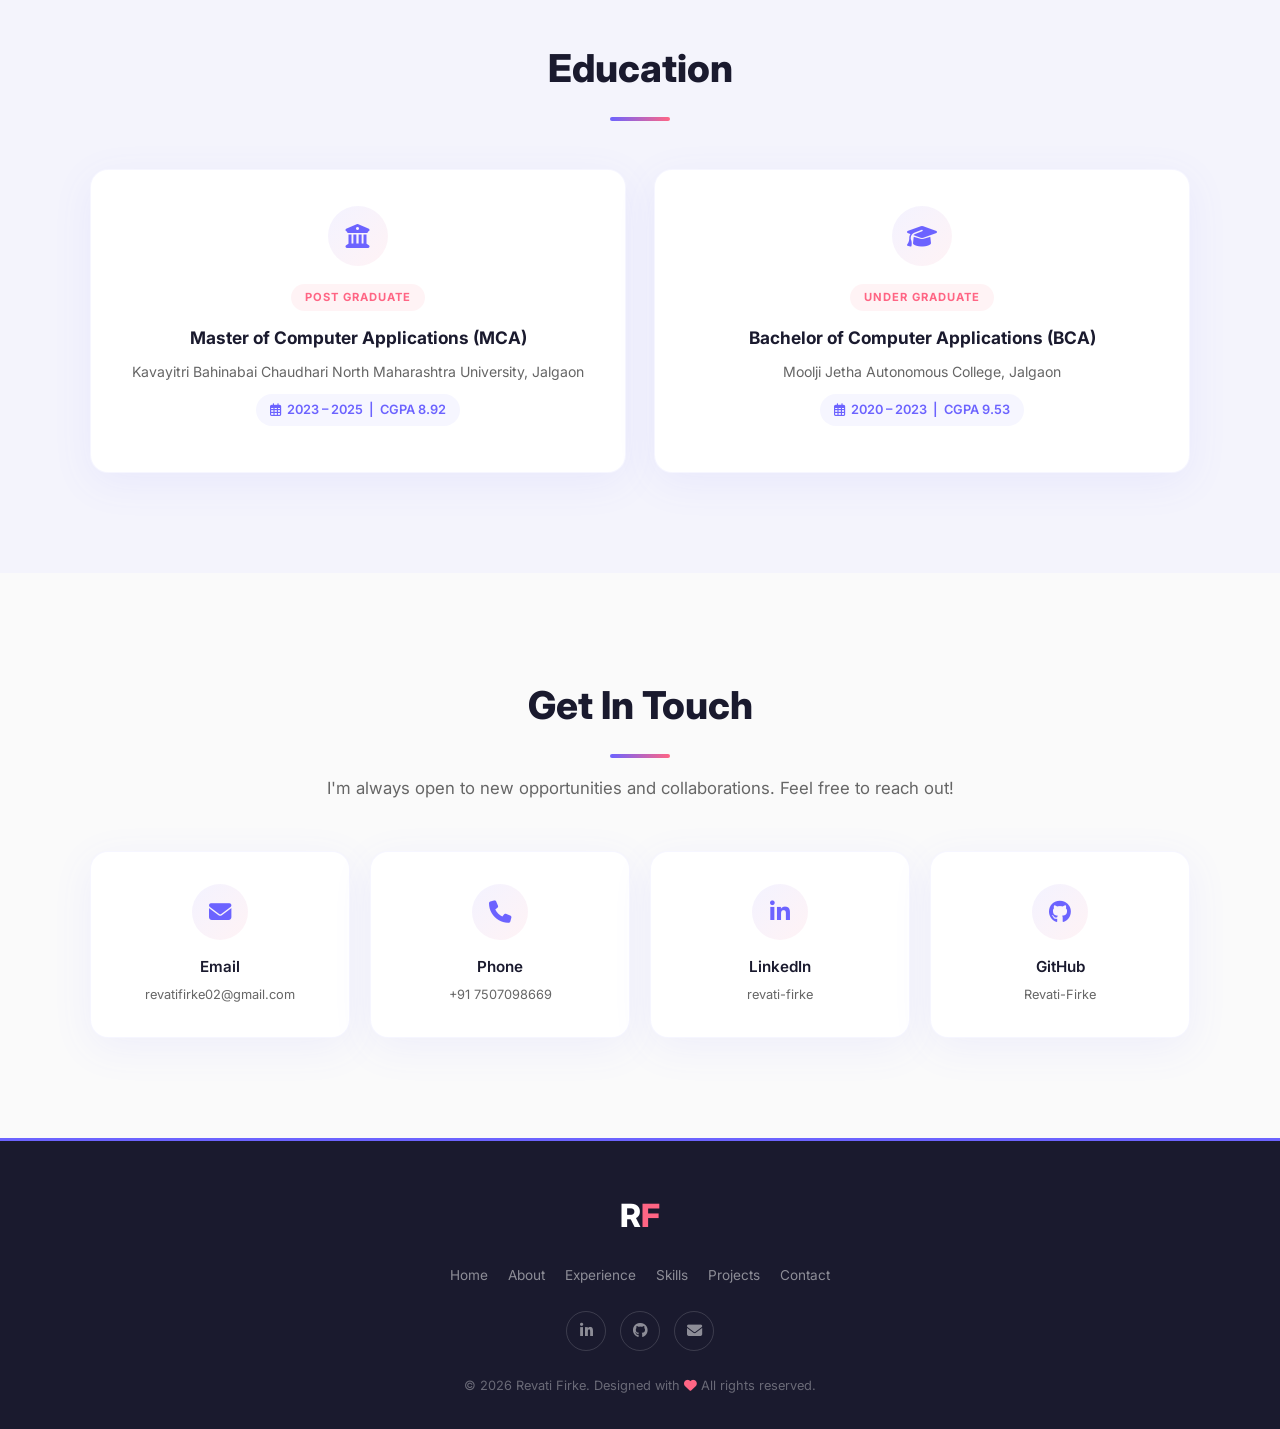
==== commit d20f55f9: "Update experience duration in index.html to reflect 2 years of software engineering experience, ensu" ====
--- a/index.html
+++ b/index.html
@@ -73,7 +73,7 @@
           <span id="typed-text"></span><span class="cursor">|</span>
         </h2>
         <p class="hero-desc">
-          Software Engineer with 1.7+ years of experience building production
+          Software Engineer with 2 years of experience building production
           REST APIs and backend systems in
           <strong>Golang</strong> and <strong>Java (Spring Boot)</strong>.
           Skilled in Android, SQL, microservices, databases, and CI/CD with
@@ -192,7 +192,7 @@
           <div class="about-cards">
             <div class="info-card">
               <div class="info-card-icon"><i class="fas fa-briefcase"></i></div>
-              <h3>1.7+ Years</h3>
+              <h3>2 Years</h3>
               <p>Work Experience</p>
             </div>
             <div class="info-card">
